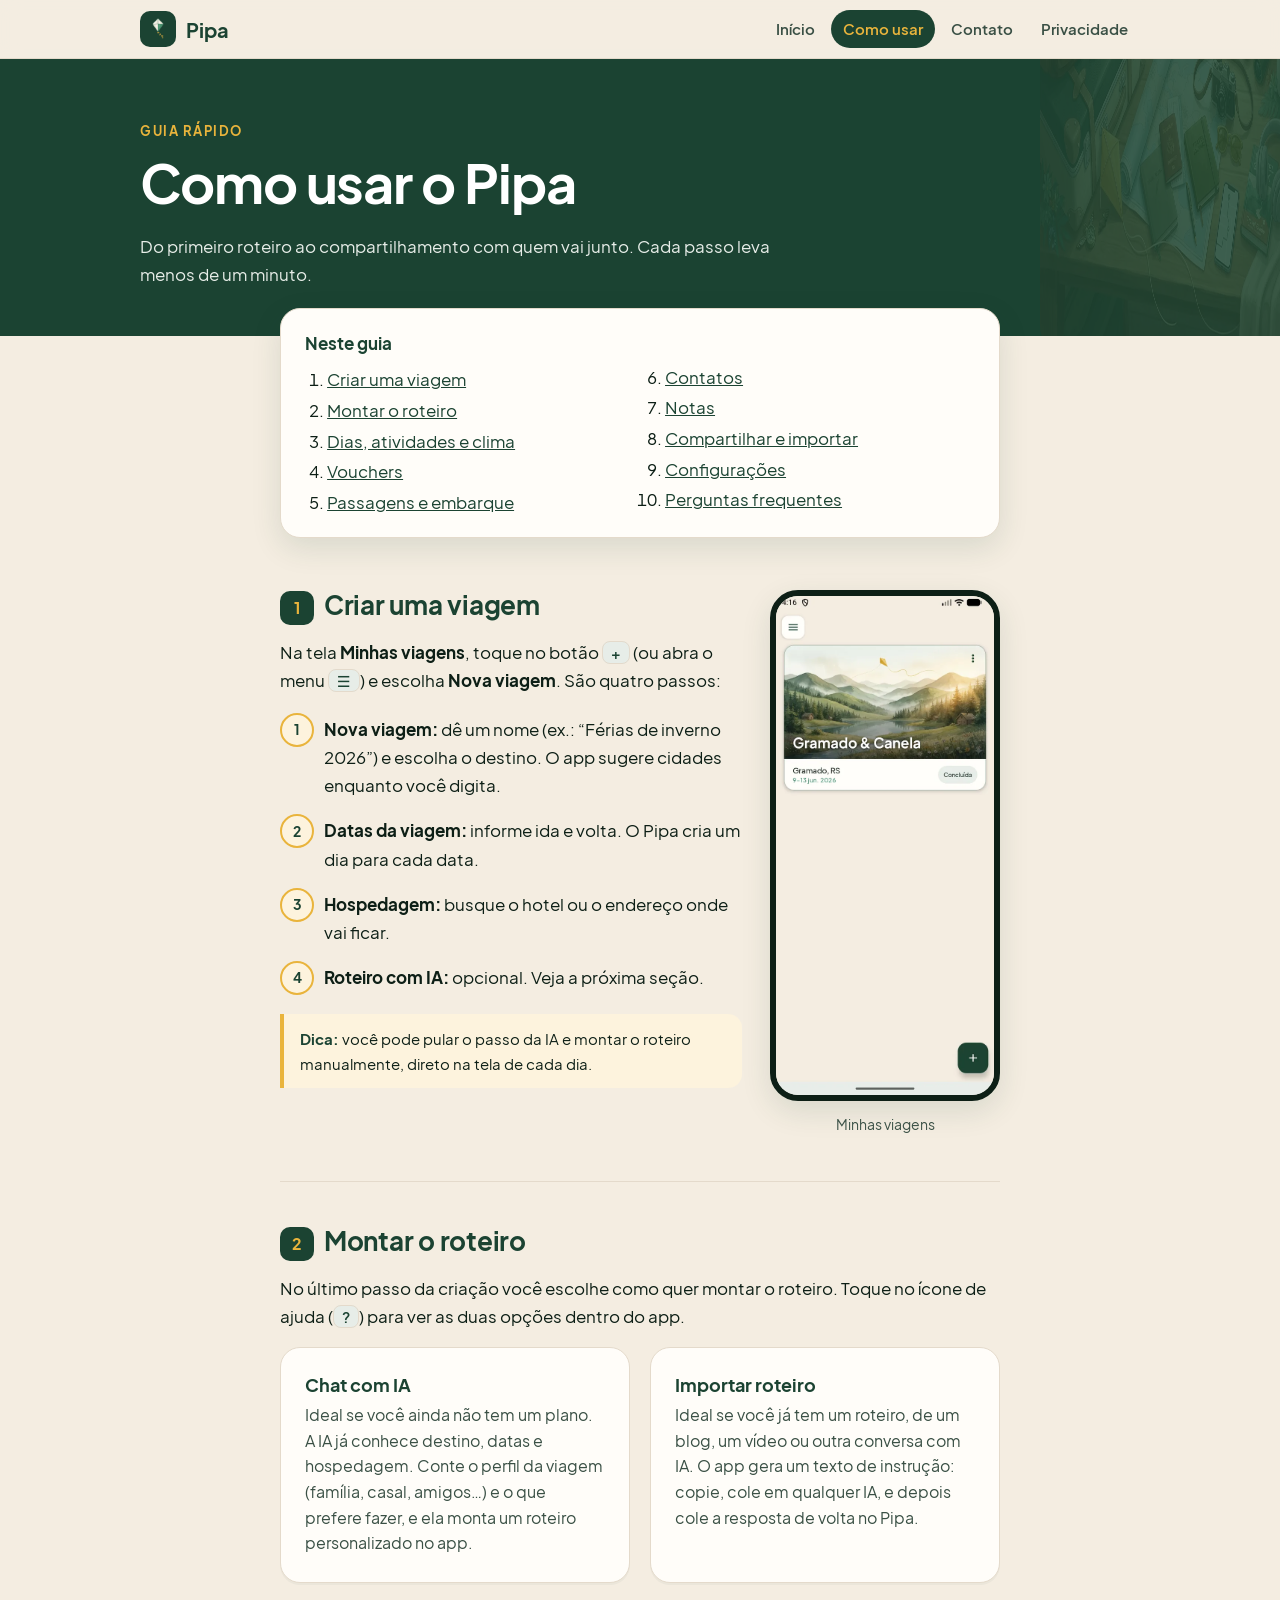
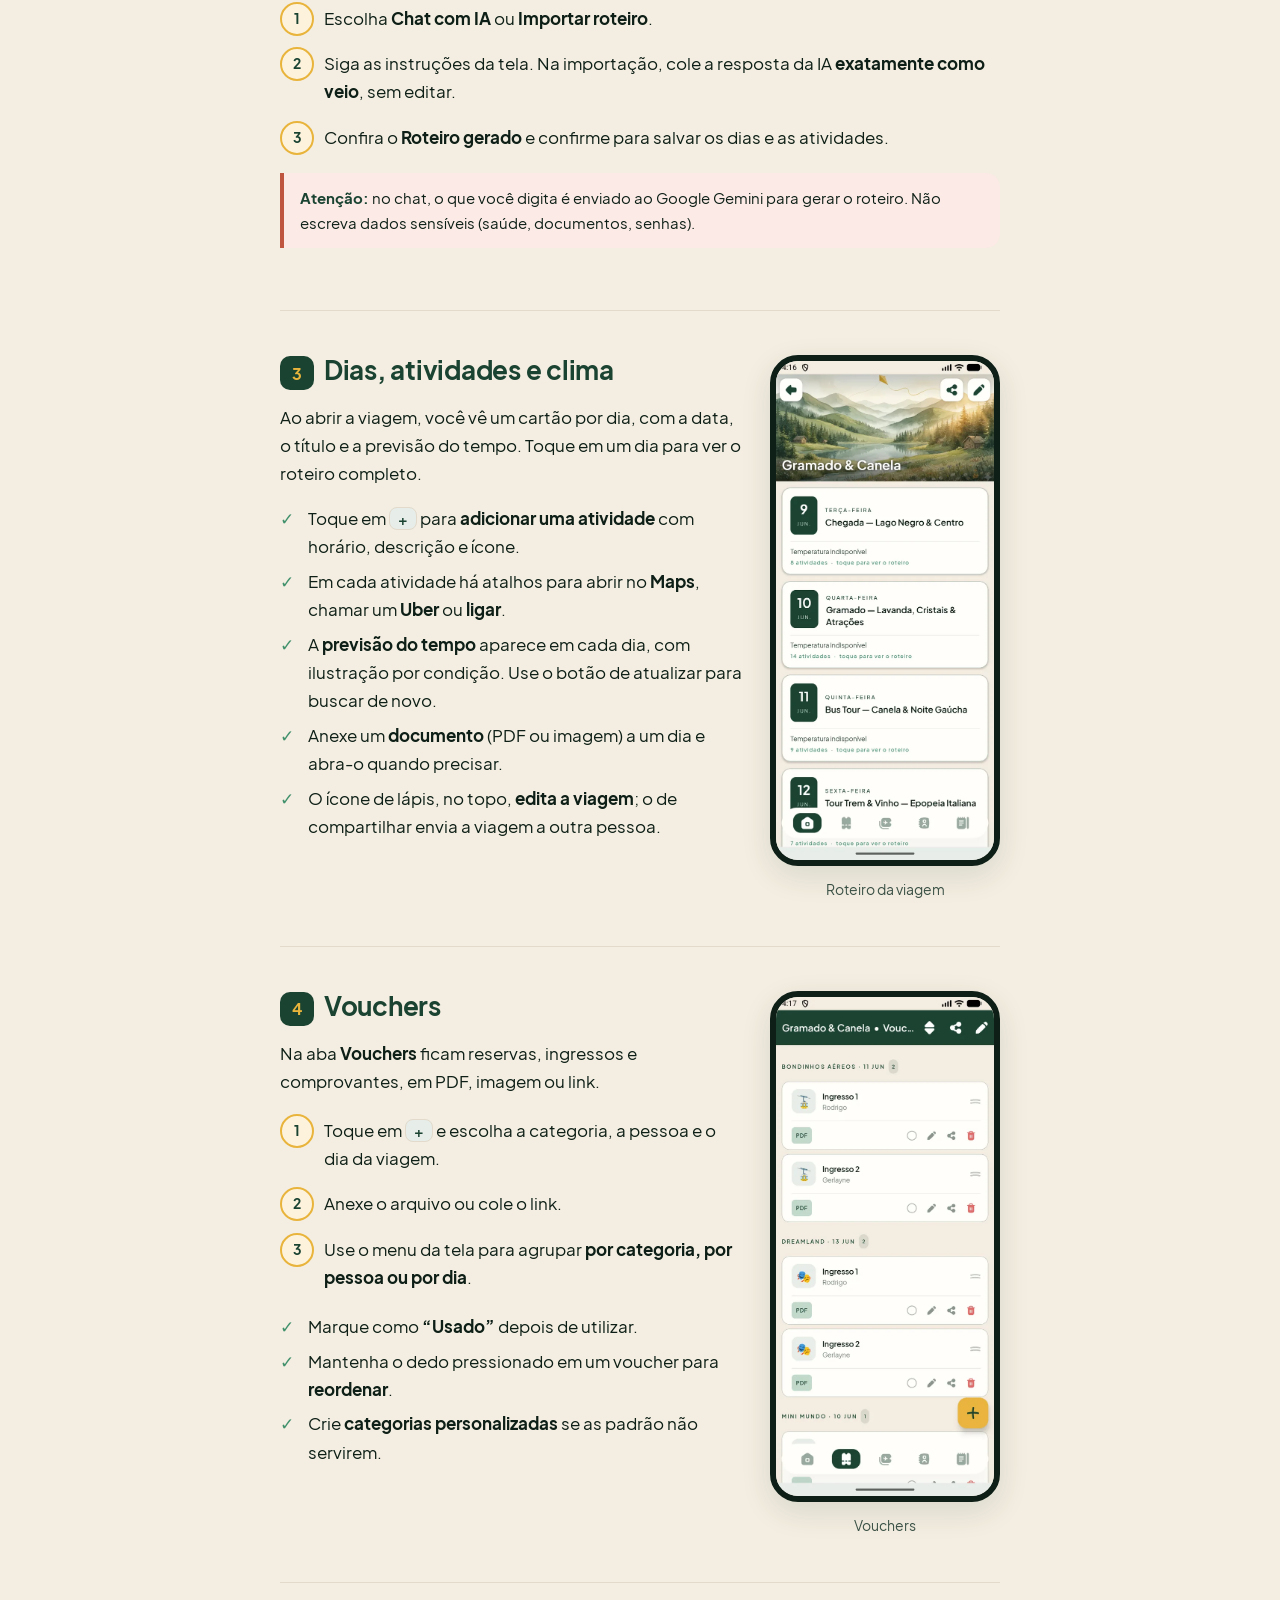
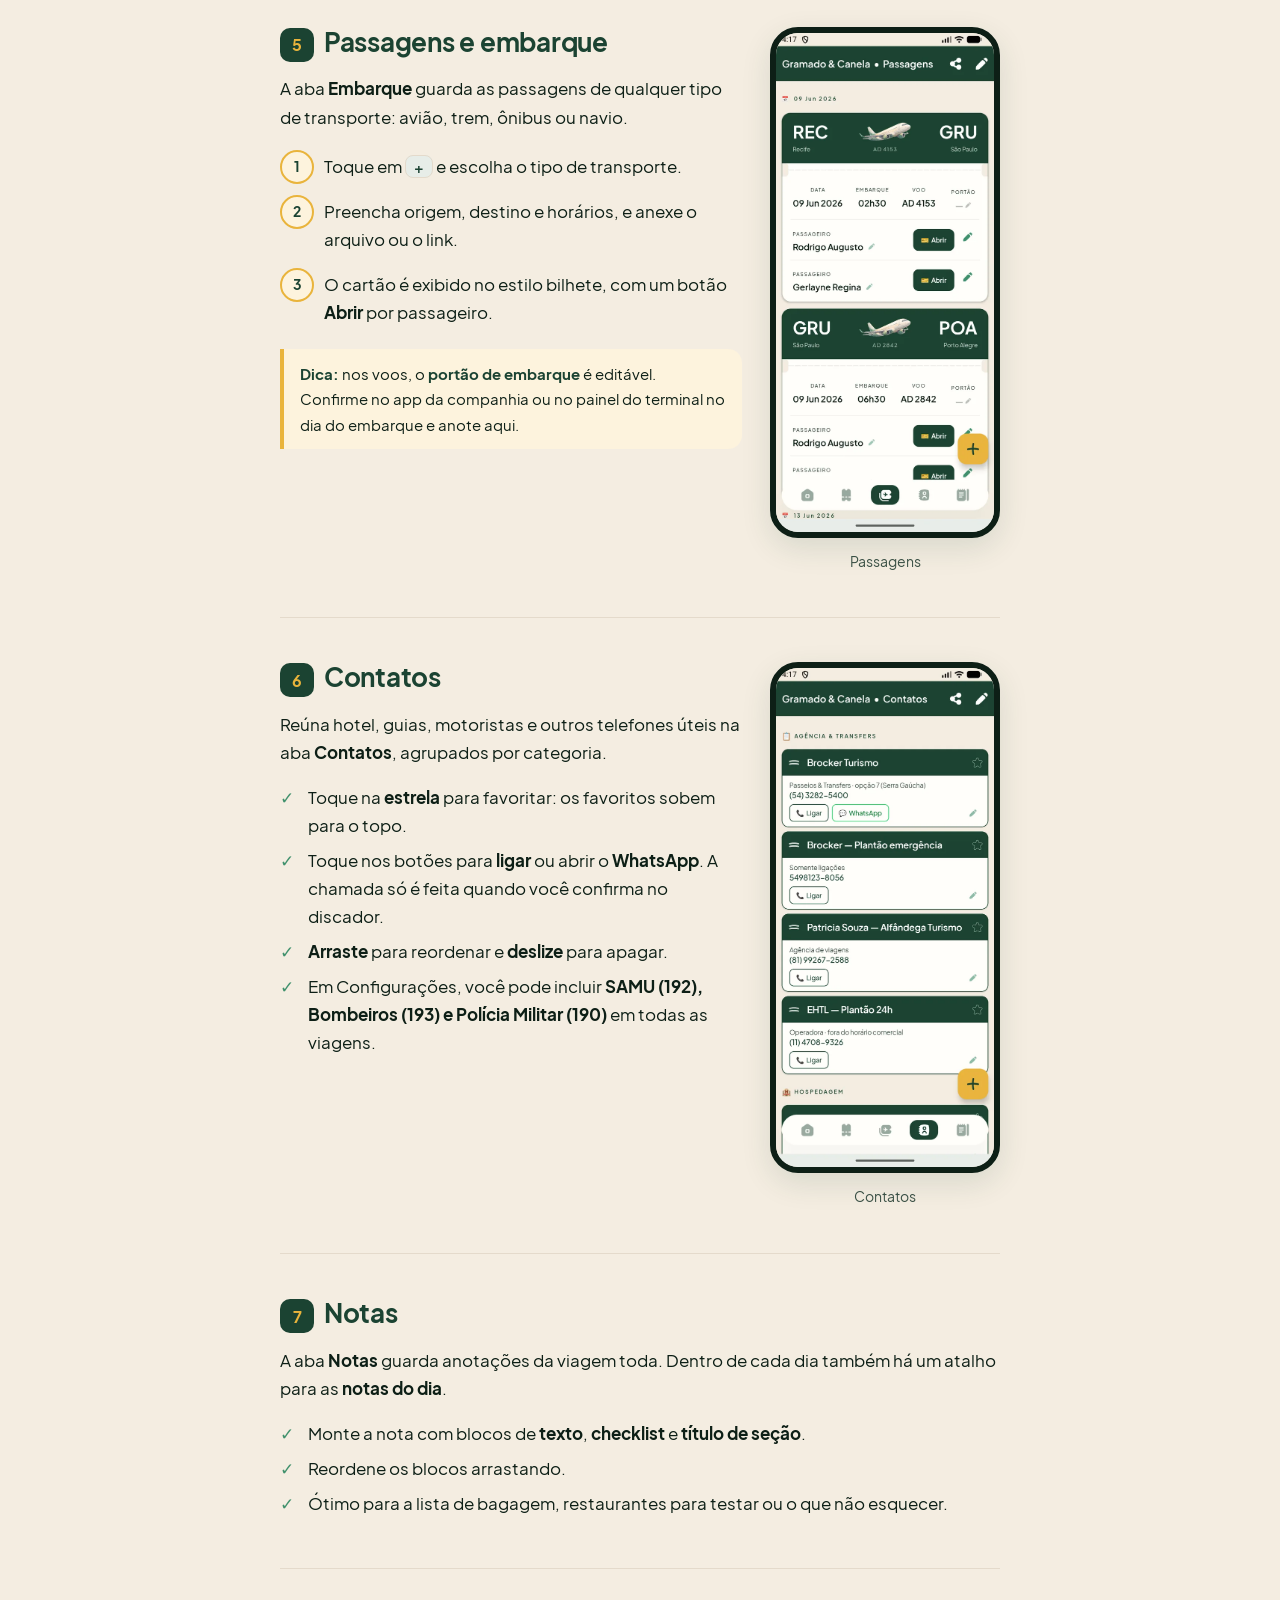
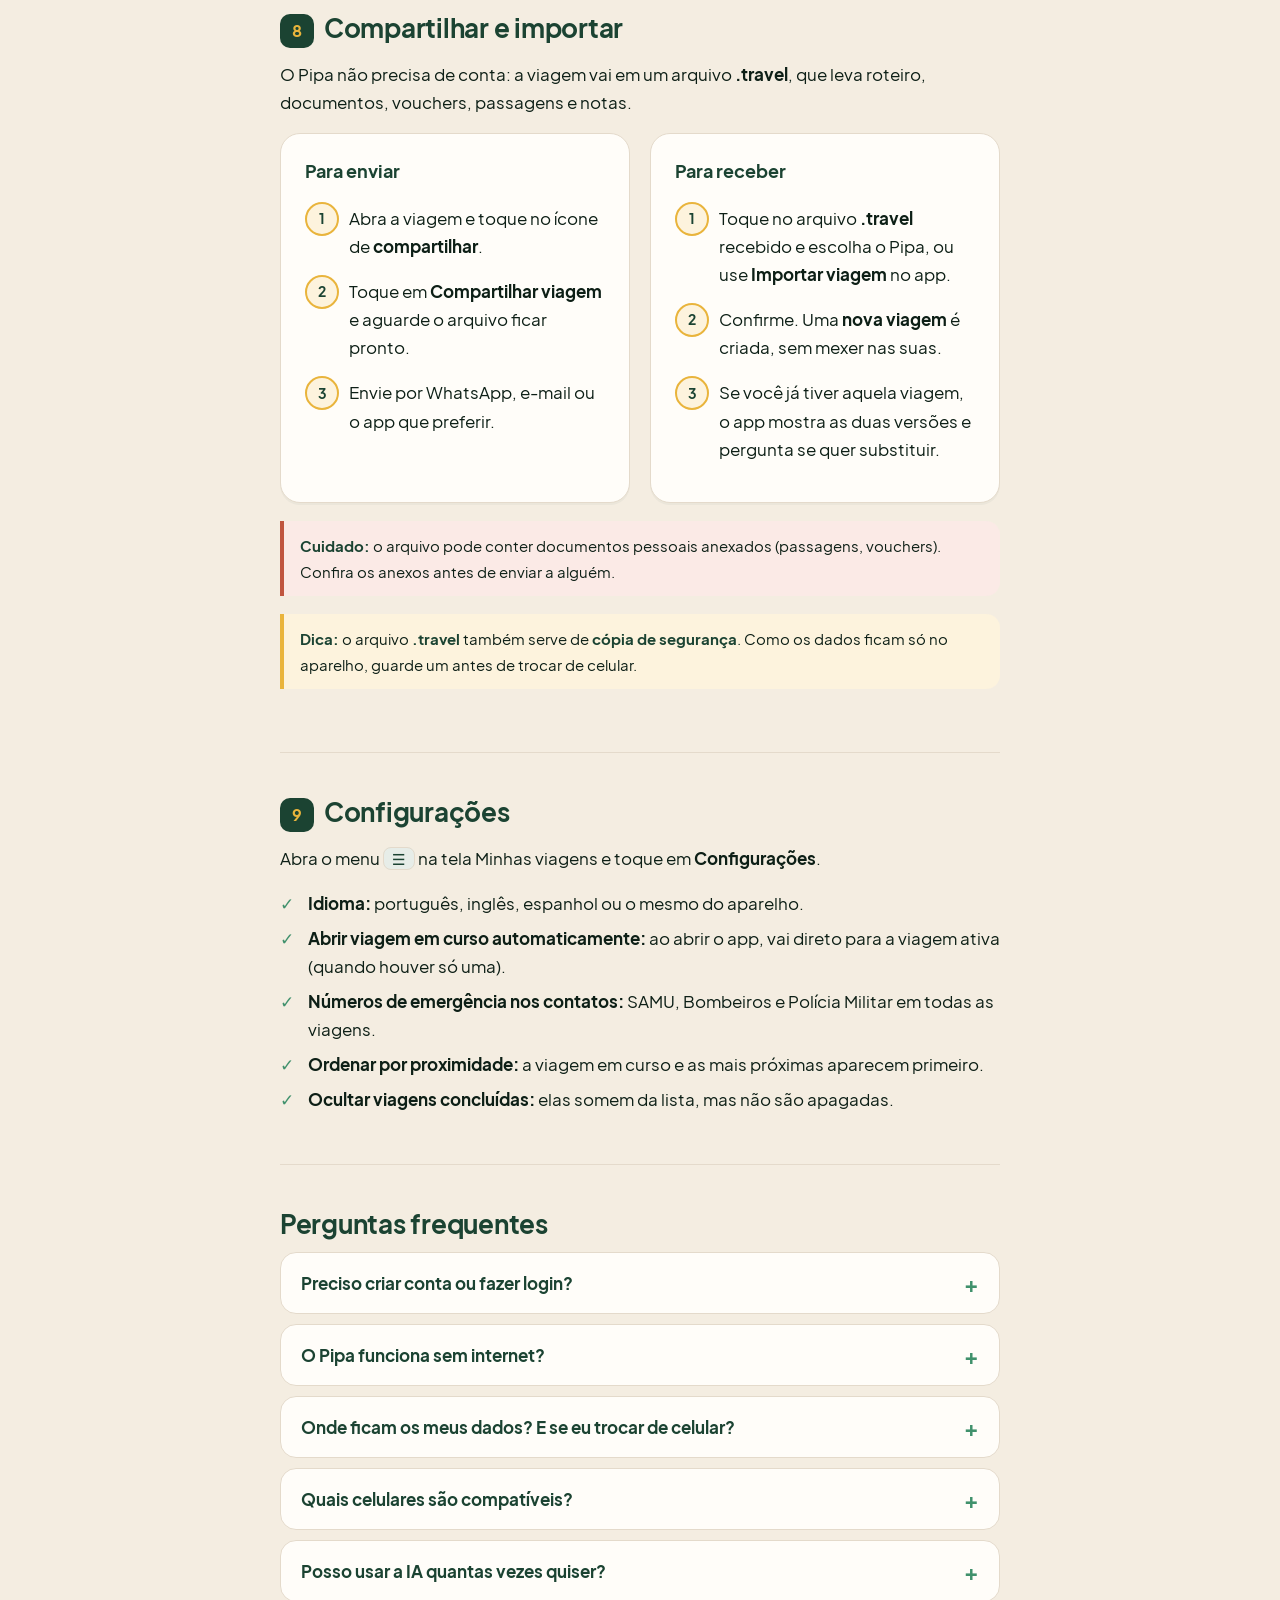
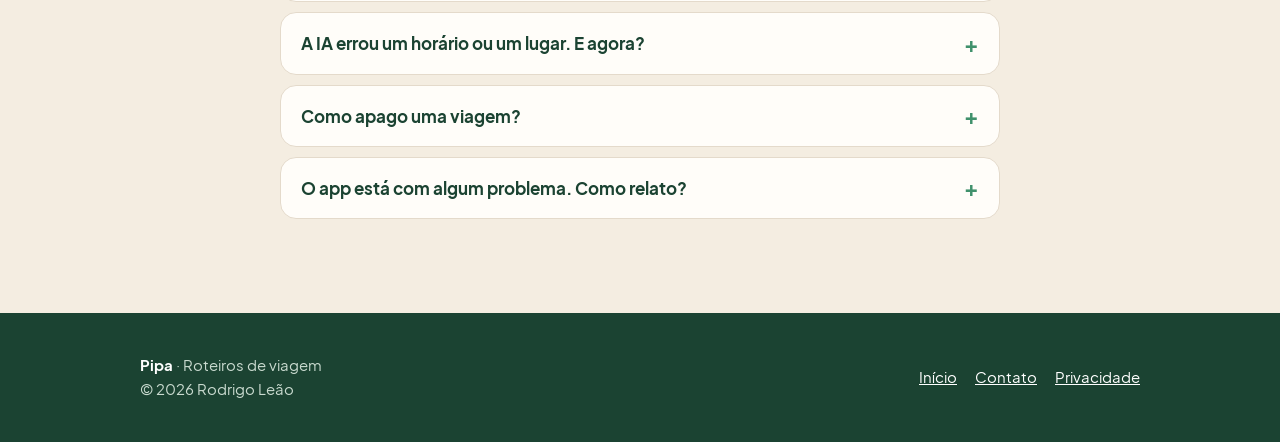
==== docs/como-usar/index.html @ 51963ef8 "feat: site de apresentação (início, como usar, contato) via GitHub Pages Co-Authored-By: Claude Sonn" ====
<!DOCTYPE html>
<html lang="pt-BR">
<head>
<meta charset="utf-8">
<meta name="viewport" content="width=device-width, initial-scale=1">
<title>Como usar o Pipa — passo a passo</title>
<meta name="description" content="Aprenda a criar uma viagem, montar o roteiro (com ou sem IA), guardar vouchers e passagens, salvar contatos e notas e compartilhar tudo com quem vai junto.">
<meta name="theme-color" content="#1B4332">
<link rel="canonical" href="https://rodrigoleao111.github.io/rumo-app/como-usar/">
<link rel="icon" type="image/png" href="../assets/img/favicon.png">
<link rel="apple-touch-icon" href="../assets/img/apple-touch-icon.png">
<meta property="og:type" content="website">
<meta property="og:title" content="Como usar o Pipa — passo a passo">
<meta property="og:description" content="Do primeiro roteiro ao compartilhamento: um guia rápido do Pipa.">
<meta property="og:image" content="https://rodrigoleao111.github.io/rumo-app/assets/img/og.jpg">
<link rel="stylesheet" href="../assets/site.css">
</head>
<body>

<header class="site-header">
  <div class="wrap">
    <a class="brand" href="../"><img src="../assets/img/icon-192.png" alt="" width="36" height="36"><span>Pipa</span></a>
    <nav class="nav" aria-label="Principal">
      <a href="../">Início</a>
      <a href="./" aria-current="page">Como usar</a>
      <a href="../contato/">Contato</a>
      <a href="../privacy/">Privacidade</a>
    </nav>
  </div>
</header>

<main>
  <section class="page-hero">
    <img class="deco" src="../assets/img/cover_mala.webp" alt="" width="800" height="446">
    <div class="wrap">
      <span class="eyebrow" style="color:var(--amber)">Guia rápido</span>
      <h1>Como usar o Pipa</h1>
      <p>Do primeiro roteiro ao compartilhamento com quem vai junto. Cada passo leva menos de um minuto.</p>
    </div>
  </section>

  <div class="wrap narrow" style="padding-top:0;padding-bottom:40px">

    <nav class="toc" aria-label="Neste guia">
      <b>Neste guia</b>
      <ol>
        <li><a href="#criar">Criar uma viagem</a></li>
        <li><a href="#roteiro">Montar o roteiro</a></li>
        <li><a href="#dias">Dias, atividades e clima</a></li>
        <li><a href="#vouchers">Vouchers</a></li>
        <li><a href="#passagens">Passagens e embarque</a></li>
        <li><a href="#contatos">Contatos</a></li>
        <li><a href="#notas">Notas</a></li>
        <li><a href="#compartilhar">Compartilhar e importar</a></li>
        <li><a href="#config">Configurações</a></li>
        <li><a href="#faq">Perguntas frequentes</a></li>
      </ol>
    </nav>

    <!-- 1 -->
    <article class="guide" id="criar">
      <div class="split has-shot">
        <div>
          <h2><span class="num">1</span>Criar uma viagem</h2>
          <p>Na tela <b>Minhas viagens</b>, toque no botão <span class="k">+</span> (ou abra o menu <span class="k">☰</span>) e escolha <b>Nova viagem</b>. São quatro passos:</p>
          <ol class="steps">
            <li><b>Nova viagem:</b> dê um nome (ex.: “Férias de inverno 2026”) e escolha o destino. O app sugere cidades enquanto você digita.</li>
            <li><b>Datas da viagem:</b> informe ida e volta. O Pipa cria um dia para cada data.</li>
            <li><b>Hospedagem:</b> busque o hotel ou o endereço onde vai ficar.</li>
            <li><b>Roteiro com IA:</b> opcional. Veja a próxima seção.</li>
          </ol>
          <div class="tip"><b>Dica:</b> você pode pular o passo da IA e montar o roteiro manualmente, direto na tela de cada dia.</div>
        </div>
        <figure class="shot"><img src="../screenshots/01_lista_viagens.webp" alt="Tela Minhas viagens" loading="lazy" width="600" height="1333"><figcaption>Minhas viagens</figcaption></figure>
      </div>
    </article>

    <!-- 2 -->
    <article class="guide" id="roteiro">
      <h2><span class="num">2</span>Montar o roteiro</h2>
      <p>No último passo da criação você escolhe como quer montar o roteiro. Toque no ícone de ajuda (<span class="k">?</span>) para ver as duas opções dentro do app.</p>
      <div class="grid" style="margin-top:16px">
        <div class="card">
          <h3>Chat com IA</h3>
          <p>Ideal se você ainda não tem um plano. A IA já conhece destino, datas e hospedagem. Conte o perfil da viagem (família, casal, amigos…) e o que prefere fazer, e ela monta um roteiro personalizado no app.</p>
        </div>
        <div class="card">
          <h3>Importar roteiro</h3>
          <p>Ideal se você já tem um roteiro, de um blog, um vídeo ou outra conversa com IA. O app gera um texto de instrução: copie, cole em qualquer IA, e depois cole a resposta de volta no Pipa.</p>
        </div>
      </div>
      <ol class="steps">
        <li>Escolha <b>Chat com IA</b> ou <b>Importar roteiro</b>.</li>
        <li>Siga as instruções da tela. Na importação, cole a resposta da IA <b>exatamente como veio</b>, sem editar.</li>
        <li>Confira o <b>Roteiro gerado</b> e confirme para salvar os dias e as atividades.</li>
      </ol>
      <div class="tip warn"><b>Atenção:</b> no chat, o que você digita é enviado ao Google Gemini para gerar o roteiro. Não escreva dados sensíveis (saúde, documentos, senhas).</div>
    </article>

    <!-- 3 -->
    <article class="guide" id="dias">
      <div class="split has-shot">
        <div>
          <h2><span class="num">3</span>Dias, atividades e clima</h2>
          <p>Ao abrir a viagem, você vê um cartão por dia, com a data, o título e a previsão do tempo. Toque em um dia para ver o roteiro completo.</p>
          <ul class="check">
            <li>Toque em <span class="k">+</span> para <b>adicionar uma atividade</b> com horário, descrição e ícone.</li>
            <li>Em cada atividade há atalhos para abrir no <b>Maps</b>, chamar um <b>Uber</b> ou <b>ligar</b>.</li>
            <li>A <b>previsão do tempo</b> aparece em cada dia, com ilustração por condição. Use o botão de atualizar para buscar de novo.</li>
            <li>Anexe um <b>documento</b> (PDF ou imagem) a um dia e abra-o quando precisar.</li>
            <li>O ícone de lápis, no topo, <b>edita a viagem</b>; o de compartilhar envia a viagem a outra pessoa.</li>
          </ul>
        </div>
        <figure class="shot"><img src="../screenshots/02_home.webp" alt="Tela inicial da viagem" loading="lazy" width="600" height="1333"><figcaption>Roteiro da viagem</figcaption></figure>
      </div>
    </article>

    <!-- 4 -->
    <article class="guide" id="vouchers">
      <div class="split has-shot">
        <div>
          <h2><span class="num">4</span>Vouchers</h2>
          <p>Na aba <b>Vouchers</b> ficam reservas, ingressos e comprovantes, em PDF, imagem ou link.</p>
          <ol class="steps">
            <li>Toque em <span class="k">+</span> e escolha a categoria, a pessoa e o dia da viagem.</li>
            <li>Anexe o arquivo ou cole o link.</li>
            <li>Use o menu da tela para agrupar <b>por categoria, por pessoa ou por dia</b>.</li>
          </ol>
          <ul class="check">
            <li>Marque como <b>“Usado”</b> depois de utilizar.</li>
            <li>Mantenha o dedo pressionado em um voucher para <b>reordenar</b>.</li>
            <li>Crie <b>categorias personalizadas</b> se as padrão não servirem.</li>
          </ul>
        </div>
        <figure class="shot"><img src="../screenshots/03_vouchers.webp" alt="Tela de vouchers" loading="lazy" width="600" height="1333"><figcaption>Vouchers</figcaption></figure>
      </div>
    </article>

    <!-- 5 -->
    <article class="guide" id="passagens">
      <div class="split has-shot">
        <div>
          <h2><span class="num">5</span>Passagens e embarque</h2>
          <p>A aba <b>Embarque</b> guarda as passagens de qualquer tipo de transporte: avião, trem, ônibus ou navio.</p>
          <ol class="steps">
            <li>Toque em <span class="k">+</span> e escolha o tipo de transporte.</li>
            <li>Preencha origem, destino e horários, e anexe o arquivo ou o link.</li>
            <li>O cartão é exibido no estilo bilhete, com um botão <b>Abrir</b> por passageiro.</li>
          </ol>
          <div class="tip"><b>Dica:</b> nos voos, o <b>portão de embarque</b> é editável. Confirme no app da companhia ou no painel do terminal no dia do embarque e anote aqui.</div>
        </div>
        <figure class="shot"><img src="../screenshots/04_passagens.webp" alt="Tela de passagens" loading="lazy" width="600" height="1333"><figcaption>Passagens</figcaption></figure>
      </div>
    </article>

    <!-- 6 -->
    <article class="guide" id="contatos">
      <div class="split has-shot">
        <div>
          <h2><span class="num">6</span>Contatos</h2>
          <p>Reúna hotel, guias, motoristas e outros telefones úteis na aba <b>Contatos</b>, agrupados por categoria.</p>
          <ul class="check">
            <li>Toque na <b>estrela</b> para favoritar: os favoritos sobem para o topo.</li>
            <li>Toque nos botões para <b>ligar</b> ou abrir o <b>WhatsApp</b>. A chamada só é feita quando você confirma no discador.</li>
            <li><b>Arraste</b> para reordenar e <b>deslize</b> para apagar.</li>
            <li>Em Configurações, você pode incluir <b>SAMU (192), Bombeiros (193) e Polícia Militar (190)</b> em todas as viagens.</li>
          </ul>
        </div>
        <figure class="shot"><img src="../screenshots/05_contatos.webp" alt="Tela de contatos" loading="lazy" width="600" height="1333"><figcaption>Contatos</figcaption></figure>
      </div>
    </article>

    <!-- 7 -->
    <article class="guide" id="notas">
      <h2><span class="num">7</span>Notas</h2>
      <p>A aba <b>Notas</b> guarda anotações da viagem toda. Dentro de cada dia também há um atalho para as <b>notas do dia</b>.</p>
      <ul class="check">
        <li>Monte a nota com blocos de <b>texto</b>, <b>checklist</b> e <b>título de seção</b>.</li>
        <li>Reordene os blocos arrastando.</li>
        <li>Ótimo para a lista de bagagem, restaurantes para testar ou o que não esquecer.</li>
      </ul>
    </article>

    <!-- 8 -->
    <article class="guide" id="compartilhar">
      <h2><span class="num">8</span>Compartilhar e importar</h2>
      <p>O Pipa não precisa de conta: a viagem vai em um arquivo <b>.travel</b>, que leva roteiro, documentos, vouchers, passagens e notas.</p>
      <div class="grid" style="margin-top:16px">
        <div class="card">
          <h3>Para enviar</h3>
          <ol class="steps" style="margin-bottom:0">
            <li>Abra a viagem e toque no ícone de <b>compartilhar</b>.</li>
            <li>Toque em <b>Compartilhar viagem</b> e aguarde o arquivo ficar pronto.</li>
            <li>Envie por WhatsApp, e-mail ou o app que preferir.</li>
          </ol>
        </div>
        <div class="card">
          <h3>Para receber</h3>
          <ol class="steps" style="margin-bottom:0">
            <li>Toque no arquivo <b>.travel</b> recebido e escolha o Pipa, ou use <b>Importar viagem</b> no app.</li>
            <li>Confirme. Uma <b>nova viagem</b> é criada, sem mexer nas suas.</li>
            <li>Se você já tiver aquela viagem, o app mostra as duas versões e pergunta se quer substituir.</li>
          </ol>
        </div>
      </div>
      <div class="tip warn"><b>Cuidado:</b> o arquivo pode conter documentos pessoais anexados (passagens, vouchers). Confira os anexos antes de enviar a alguém.</div>
      <div class="tip"><b>Dica:</b> o arquivo <b>.travel</b> também serve de <b>cópia de segurança</b>. Como os dados ficam só no aparelho, guarde um antes de trocar de celular.</div>
    </article>

    <!-- 9 -->
    <article class="guide" id="config">
      <h2><span class="num">9</span>Configurações</h2>
      <p>Abra o menu <span class="k">☰</span> na tela Minhas viagens e toque em <b>Configurações</b>.</p>
      <ul class="check">
        <li><b>Idioma:</b> português, inglês, espanhol ou o mesmo do aparelho.</li>
        <li><b>Abrir viagem em curso automaticamente:</b> ao abrir o app, vai direto para a viagem ativa (quando houver só uma).</li>
        <li><b>Números de emergência nos contatos:</b> SAMU, Bombeiros e Polícia Militar em todas as viagens.</li>
        <li><b>Ordenar por proximidade:</b> a viagem em curso e as mais próximas aparecem primeiro.</li>
        <li><b>Ocultar viagens concluídas:</b> elas somem da lista, mas não são apagadas.</li>
      </ul>
    </article>

    <!-- FAQ -->
    <article class="guide" id="faq">
      <h2>Perguntas frequentes</h2>

      <details>
        <summary>Preciso criar conta ou fazer login?</summary>
        <div><p>Não. O Pipa não tem cadastro. Você instala e começa a usar.</p></div>
      </details>
      <details>
        <summary>O Pipa funciona sem internet?</summary>
        <div><p>Sim para o roteiro, vouchers, passagens, contatos e notas, que ficam no aparelho. Precisam de internet apenas a <b>previsão do tempo</b>, a busca de destinos e o <b>assistente de IA</b>.</p></div>
      </details>
      <details>
        <summary>Onde ficam os meus dados? E se eu trocar de celular?</summary>
        <div><p>Ficam no seu aparelho, e não em um servidor do Pipa. Ao desinstalar o app, eles são apagados. Antes de trocar de celular, <a href="#compartilhar">exporte cada viagem em um arquivo .travel</a> e importe no aparelho novo.</p></div>
      </details>
      <details>
        <summary>Quais celulares são compatíveis?</summary>
        <div><p>Aparelhos Android com a versão 8.0 ou mais recente. Ainda não há versão para iPhone.</p></div>
      </details>
      <details>
        <summary>Posso usar a IA quantas vezes quiser?</summary>
        <div><p>Há um limite diário de conversas com o assistente do app. Se atingir, você ainda pode usar a opção <b>Importar roteiro</b> com qualquer outra IA.</p></div>
      </details>
      <details>
        <summary>A IA errou um horário ou um lugar. E agora?</summary>
        <div><p>Roteiros de IA são sugestões. Confira endereços, horários de funcionamento e preços antes de viajar. Você pode editar qualquer atividade depois de salvar o roteiro.</p></div>
      </details>
      <details>
        <summary>Como apago uma viagem?</summary>
        <div><p>Na lista de viagens, toque no menu <span class="k">⋮</span> do cartão e escolha <b>Excluir</b>. A exclusão é permanente e remove também dias, atividades, contatos e vouchers daquela viagem.</p></div>
      </details>
      <details>
        <summary>O app está com algum problema. Como relato?</summary>
        <div><p>Escreva para a gente pela <a href="../contato/">página de contato</a>. Conte o que aconteceu e o modelo do seu celular, que ajuda muito.</p></div>
      </details>
    </article>

  </div>
</main>

<footer class="site-footer">
  <div class="wrap">
    <div><b>Pipa</b> · Roteiros de viagem<br>© 2026 Rodrigo Leão</div>
    <div class="links">
      <a href="../">Início</a>
      <a href="../contato/">Contato</a>
      <a href="../privacy/">Privacidade</a>
    </div>
  </div>
</footer>

</body>
</html>
---- docs/assets/site.css ----
/* Pipa — site de apresentação. Tokens espelham app/ui/theme/Color.kt */
@font-face{font-family:"Plus Jakarta Sans";font-weight:400;font-style:normal;font-display:swap;src:url("fonts/plus_jakarta_sans_regular.ttf") format("truetype")}
@font-face{font-family:"Plus Jakarta Sans";font-weight:600;font-style:normal;font-display:swap;src:url("fonts/plus_jakarta_sans_semibold.ttf") format("truetype")}
@font-face{font-family:"Plus Jakarta Sans";font-weight:700;font-style:normal;font-display:swap;src:url("fonts/plus_jakarta_sans_bold.ttf") format("truetype")}

:root{
  --moss:#1B4332; --sage:#40916C; --lime:#A7C957;
  --sand:#F4EDE1; --cream:#FAF7F2; --surface:#FFFDF9; --forest:#E7EDE8;
  --amber:#E9B43C; --amber-light:#FDF3DD;
  --text:#0D1F16; --text2:#3A5045; --line:#E4DACB;
  --radius:20px; --shadow:0 10px 30px rgba(27,67,50,.12);
}
*{box-sizing:border-box}
html{-webkit-text-size-adjust:100%;scroll-behavior:smooth}
body{margin:0;background:var(--sand);color:var(--text);font-family:"Plus Jakarta Sans",system-ui,-apple-system,"Segoe UI",Roboto,sans-serif;font-size:17px;line-height:1.65}
img{max-width:100%;display:block}
a{color:var(--moss)}
h1,h2,h3{line-height:1.2;color:var(--moss);margin:0 0 .5em}
h1{font-size:clamp(2rem,6vw,3.4rem);font-weight:700;letter-spacing:-.02em}
h2{font-size:clamp(1.55rem,4vw,2.2rem);font-weight:700;letter-spacing:-.01em}
h3{font-size:1.15rem;font-weight:700}
p{margin:0 0 1em}
.wrap{max-width:1040px;margin:0 auto;padding:0 20px}
.narrow{max-width:760px}
.lead{font-size:1.15rem;color:var(--text2)}
.eyebrow{display:inline-block;font-size:.8rem;font-weight:700;letter-spacing:.12em;text-transform:uppercase;color:var(--sage);margin-bottom:.6em}
section{padding:64px 0}
.center{text-align:center}

/* topo */
.site-header{position:sticky;top:0;z-index:20;background:rgba(244,237,225,.92);backdrop-filter:blur(10px);-webkit-backdrop-filter:blur(10px);border-bottom:1px solid var(--line)}
.site-header .wrap{display:flex;align-items:center;justify-content:space-between;gap:12px;padding-top:10px;padding-bottom:10px}
.brand{display:flex;align-items:center;gap:10px;font-weight:700;font-size:1.25rem;color:var(--moss);text-decoration:none}
.brand img{width:36px;height:36px;border-radius:10px}
.nav{display:flex;gap:4px;flex-wrap:wrap;justify-content:flex-end}
.nav a{padding:7px 12px;border-radius:999px;font-size:.92rem;font-weight:600;color:var(--text2);text-decoration:none}
.nav a:hover{background:var(--forest)}
.nav a[aria-current="page"]{background:var(--moss);color:var(--amber)}

/* botões */
.btn{display:inline-flex;align-items:center;gap:8px;padding:13px 24px;border-radius:999px;font:inherit;font-weight:700;font-size:1rem;text-decoration:none;border:2px solid transparent;cursor:pointer}
.btn-primary{background:var(--moss);color:var(--amber)}
.btn-primary:hover{background:#14352a}
.btn-ghost{background:rgba(255,253,249,.92);color:var(--moss)}
.btn-ghost:hover{background:#fff}
.btn-outline{border-color:var(--moss);color:var(--moss);background:transparent}
.btn-soon{background:rgba(255,253,249,.18);color:#fff;border-color:rgba(255,255,255,.55);cursor:default}
.btn-row{display:flex;gap:12px;flex-wrap:wrap;margin-top:1.4em}

/* hero */
.hero{position:relative;color:#fff;padding:0;overflow:hidden;background:var(--moss)}
.hero > img{position:absolute;inset:0;width:100%;height:100%;object-fit:cover}
.hero::after{content:"";position:absolute;inset:0;background:linear-gradient(180deg,rgba(13,31,22,.35) 0%,rgba(13,31,22,.72) 100%)}
.hero .wrap{position:relative;z-index:1;padding-top:96px;padding-bottom:96px}
.hero h1{color:#fff;max-width:14ch;text-shadow:0 2px 18px rgba(0,0,0,.35)}
.hero .lead{color:#F4EDE1;max-width:36em;text-shadow:0 1px 10px rgba(0,0,0,.4)}
.hero .chips{display:flex;flex-wrap:wrap;gap:8px;margin-top:1.6em}
.chip{display:inline-flex;align-items:center;gap:6px;padding:6px 14px;border-radius:999px;background:rgba(255,253,249,.16);border:1px solid rgba(255,255,255,.35);font-size:.88rem;font-weight:600;color:#fff}
.page-hero{background:var(--moss);color:#fff;padding:56px 0 48px;position:relative;overflow:hidden}
.page-hero h1{color:#fff;margin-bottom:.3em}
.page-hero p{color:#E7EDE8;margin:0;max-width:40em}
.page-hero img.deco{position:absolute;right:-20px;bottom:-20px;width:260px;opacity:.16;border-radius:30px;display:none}
@media(min-width:760px){.page-hero img.deco{display:block}}

/* cards */
.grid{display:grid;gap:20px;grid-template-columns:repeat(auto-fit,minmax(250px,1fr))}
.grid-2{grid-template-columns:repeat(auto-fit,minmax(min(100%,380px),1fr))}
.card{background:var(--surface);border:1px solid var(--line);border-radius:var(--radius);padding:26px 24px;box-shadow:0 2px 0 rgba(27,67,50,.04)}
.card h3{margin-bottom:.35em}
.card p{margin:0;color:var(--text2);font-size:.97rem}
.card .ico{width:56px;height:56px;margin-bottom:12px}
.card .ico-row{display:flex;gap:6px;margin-bottom:12px}
.card .ico-row img{width:44px;height:44px}
.band{background:var(--forest)}
.band-dark{background:var(--moss);color:#E7EDE8}
.band-dark h2{color:#fff}
.band-dark .lead{color:#C9DACF}

/* screenshots */
.shots{display:flex;gap:22px;overflow-x:auto;scroll-snap-type:x mandatory;padding:8px 20px 28px;margin:0 -20px;-webkit-overflow-scrolling:touch}
.shot{flex:0 0 auto;width:230px;scroll-snap-align:center;margin:0}
.shot img{width:100%;height:auto;border-radius:28px;border:6px solid #0D1F16;box-shadow:var(--shadow);background:#fff;aspect-ratio:600/1333;object-fit:cover}
.shot figcaption{margin-top:12px;font-size:.9rem;color:var(--text2);text-align:center}
.shot figcaption b{display:block;color:var(--moss);font-size:1rem}
@media(min-width:1000px){.shots{justify-content:center;overflow:visible;flex-wrap:wrap}.shots .shot{width:182px}}

/* galeria de destinos */
.gallery{display:grid;gap:14px;grid-template-columns:repeat(2,1fr)}
@media(min-width:760px){.gallery{grid-template-columns:repeat(4,1fr)}}
.gallery img{width:100%;height:auto;aspect-ratio:16/10;object-fit:cover;border-radius:16px;box-shadow:0 4px 14px rgba(27,67,50,.15)}

/* destaques de privacidade */
.pillars{display:grid;gap:16px;grid-template-columns:repeat(auto-fit,minmax(200px,1fr));margin-top:28px}
.pillar{background:rgba(255,253,249,.08);border:1px solid rgba(255,255,255,.18);border-radius:16px;padding:18px 18px}
.pillar b{display:block;color:var(--amber);margin-bottom:.2em}
.pillar span{font-size:.93rem;color:#E7EDE8}

/* como usar */
.toc{background:var(--surface);border:1px solid var(--line);border-radius:var(--radius);padding:20px 24px;margin:-28px 0 8px;position:relative;box-shadow:var(--shadow)}
.toc b{display:block;margin-bottom:6px;color:var(--moss)}
.toc ol{margin:0;padding-left:1.3em;columns:2;column-gap:28px}
@media(max-width:600px){.toc ol{columns:1}}
.toc li{margin:.15em 0;break-inside:avoid}
.guide{padding:44px 0;border-bottom:1px solid var(--line)}
.guide:last-of-type{border-bottom:0}
.guide .split{display:grid;gap:28px;align-items:start}
@media(min-width:800px){.guide .split.has-shot{grid-template-columns:1fr 230px}}
.guide .num{display:inline-flex;align-items:center;justify-content:center;width:34px;height:34px;border-radius:10px;background:var(--moss);color:var(--amber);font-weight:700;margin-right:10px;font-size:1rem;vertical-align:middle}
.guide h2{font-size:1.6rem}
.steps{counter-reset:s;list-style:none;padding:0;margin:1em 0}
.steps li{counter-increment:s;position:relative;padding:4px 0 4px 44px;margin:.55em 0}
.steps li::before{content:counter(s);position:absolute;left:0;top:2px;width:30px;height:30px;border-radius:50%;background:var(--amber-light);border:2px solid var(--amber);color:var(--moss);font-weight:700;font-size:.9rem;display:flex;align-items:center;justify-content:center}
.tip{background:var(--amber-light);border-left:4px solid var(--amber);border-radius:0 14px 14px 0;padding:12px 16px;margin:1.2em 0;font-size:.96rem}
.tip b{color:var(--moss)}
.warn{background:#FBEAE6;border-left-color:#C0553F}
.guide .shot{width:230px;justify-self:center}
kbd,.k{background:var(--forest);border:1px solid var(--line);border-radius:8px;padding:1px 8px;font-size:.9em;font-weight:600;color:var(--moss);white-space:nowrap}

/* FAQ */
details{background:var(--surface);border:1px solid var(--line);border-radius:16px;padding:0;margin:10px 0}
summary{cursor:pointer;font-weight:700;color:var(--moss);padding:16px 20px;list-style:none;display:flex;justify-content:space-between;gap:12px;align-items:center}
summary::-webkit-details-marker{display:none}
summary::after{content:"+";font-size:1.4rem;line-height:1;color:var(--sage)}
details[open] summary::after{content:"–"}
details > div{padding:0 20px 16px;color:var(--text2)}
details > div p:last-child{margin-bottom:0}

/* contato */
.contact-card{display:flex;flex-direction:column;gap:6px}
.contact-card .btn{align-self:flex-start;margin-top:12px}
.check{list-style:none;padding:0;margin:.6em 0 0}
.check li{padding-left:28px;position:relative;margin:.4em 0}
.check li::before{content:"✓";position:absolute;left:0;color:var(--sage);font-weight:700}

/* rodapé */
.site-footer{background:var(--moss);color:#C9DACF;padding:40px 0;font-size:.93rem}
.site-footer .wrap{display:flex;flex-wrap:wrap;gap:20px 40px;justify-content:space-between;align-items:center}
.site-footer a{color:#fff}
.site-footer .links{display:flex;gap:18px;flex-wrap:wrap}
.site-footer b{color:#fff}

@media(max-width:560px){
  body{font-size:16px}
  section{padding:48px 0}
  .hero .wrap{padding-top:64px;padding-bottom:64px}
  .brand span{font-size:1.1rem}
  .site-header .wrap{flex-wrap:wrap;padding-top:8px;padding-bottom:8px}
  .nav{width:100%;justify-content:space-between;flex-wrap:nowrap}
  .nav a{padding:6px 10px;font-size:.85rem}
}
@media(prefers-reduced-motion:reduce){html{scroll-behavior:auto}}
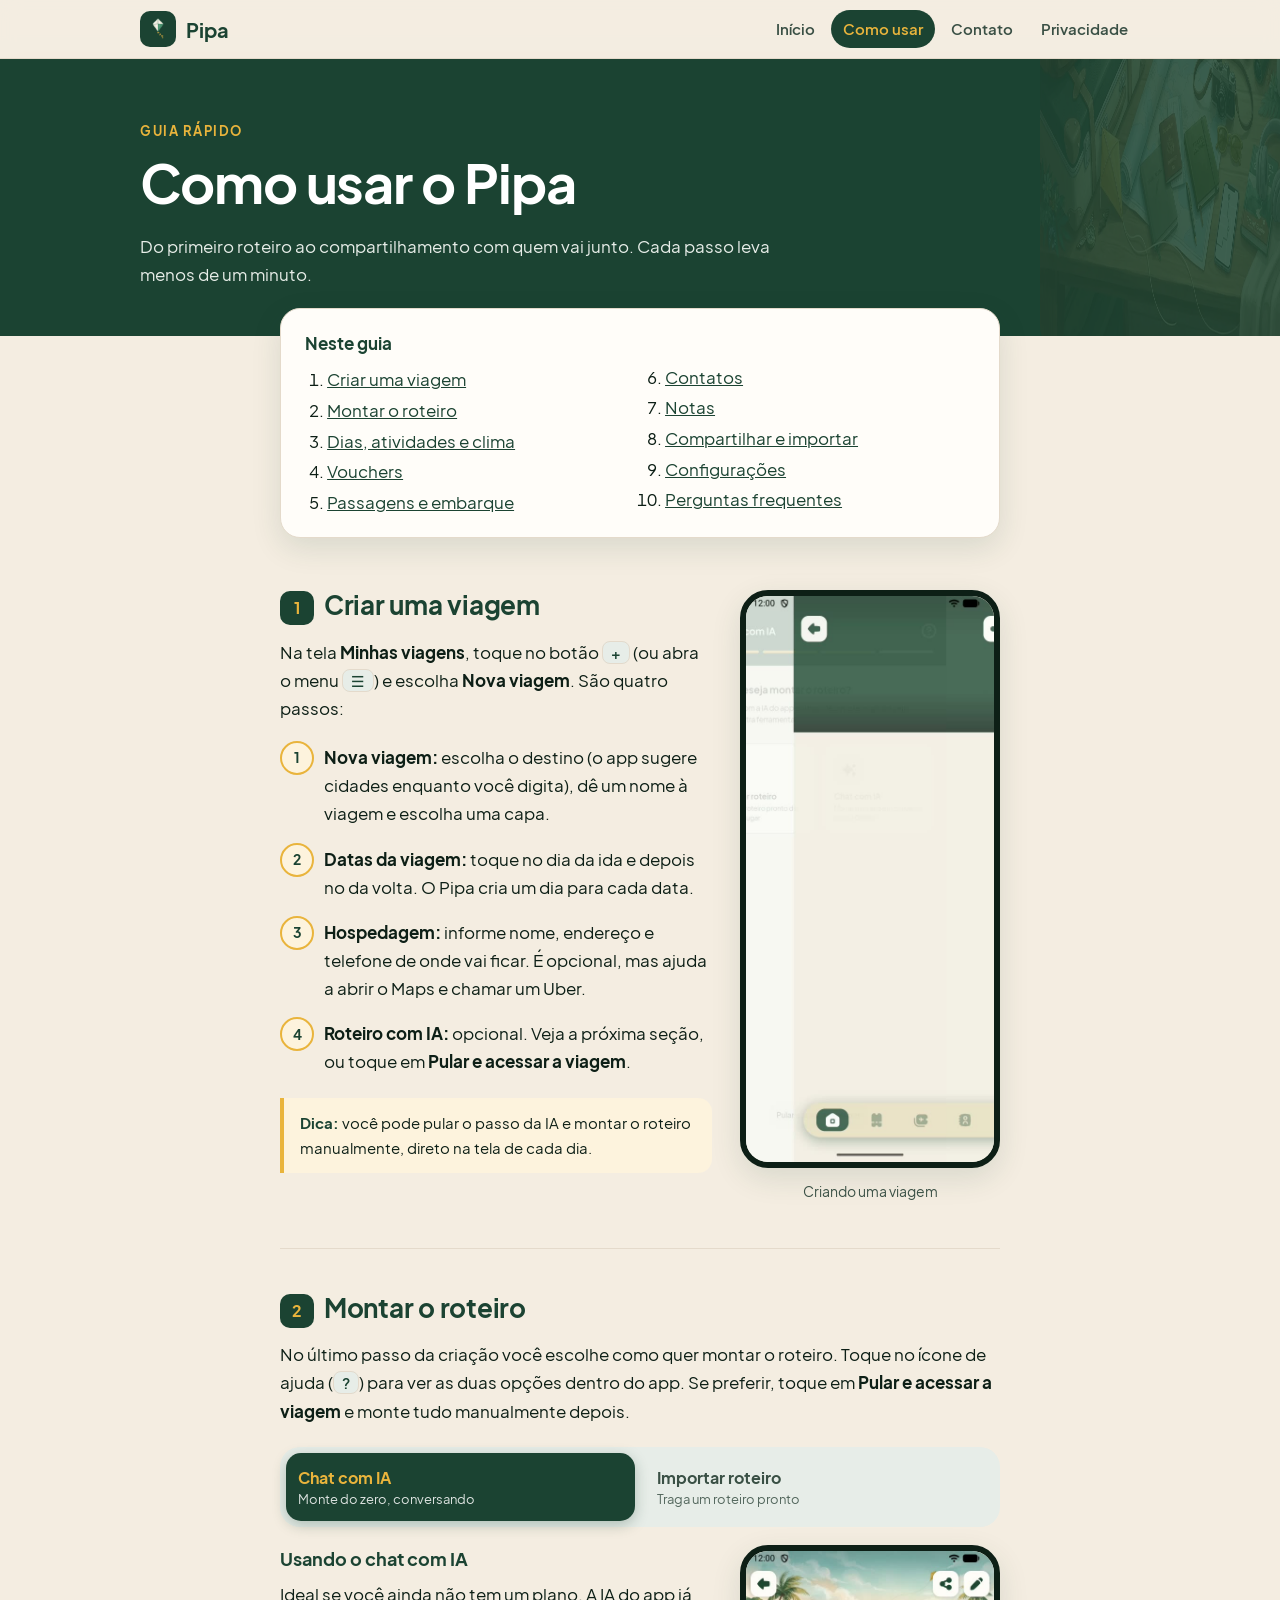
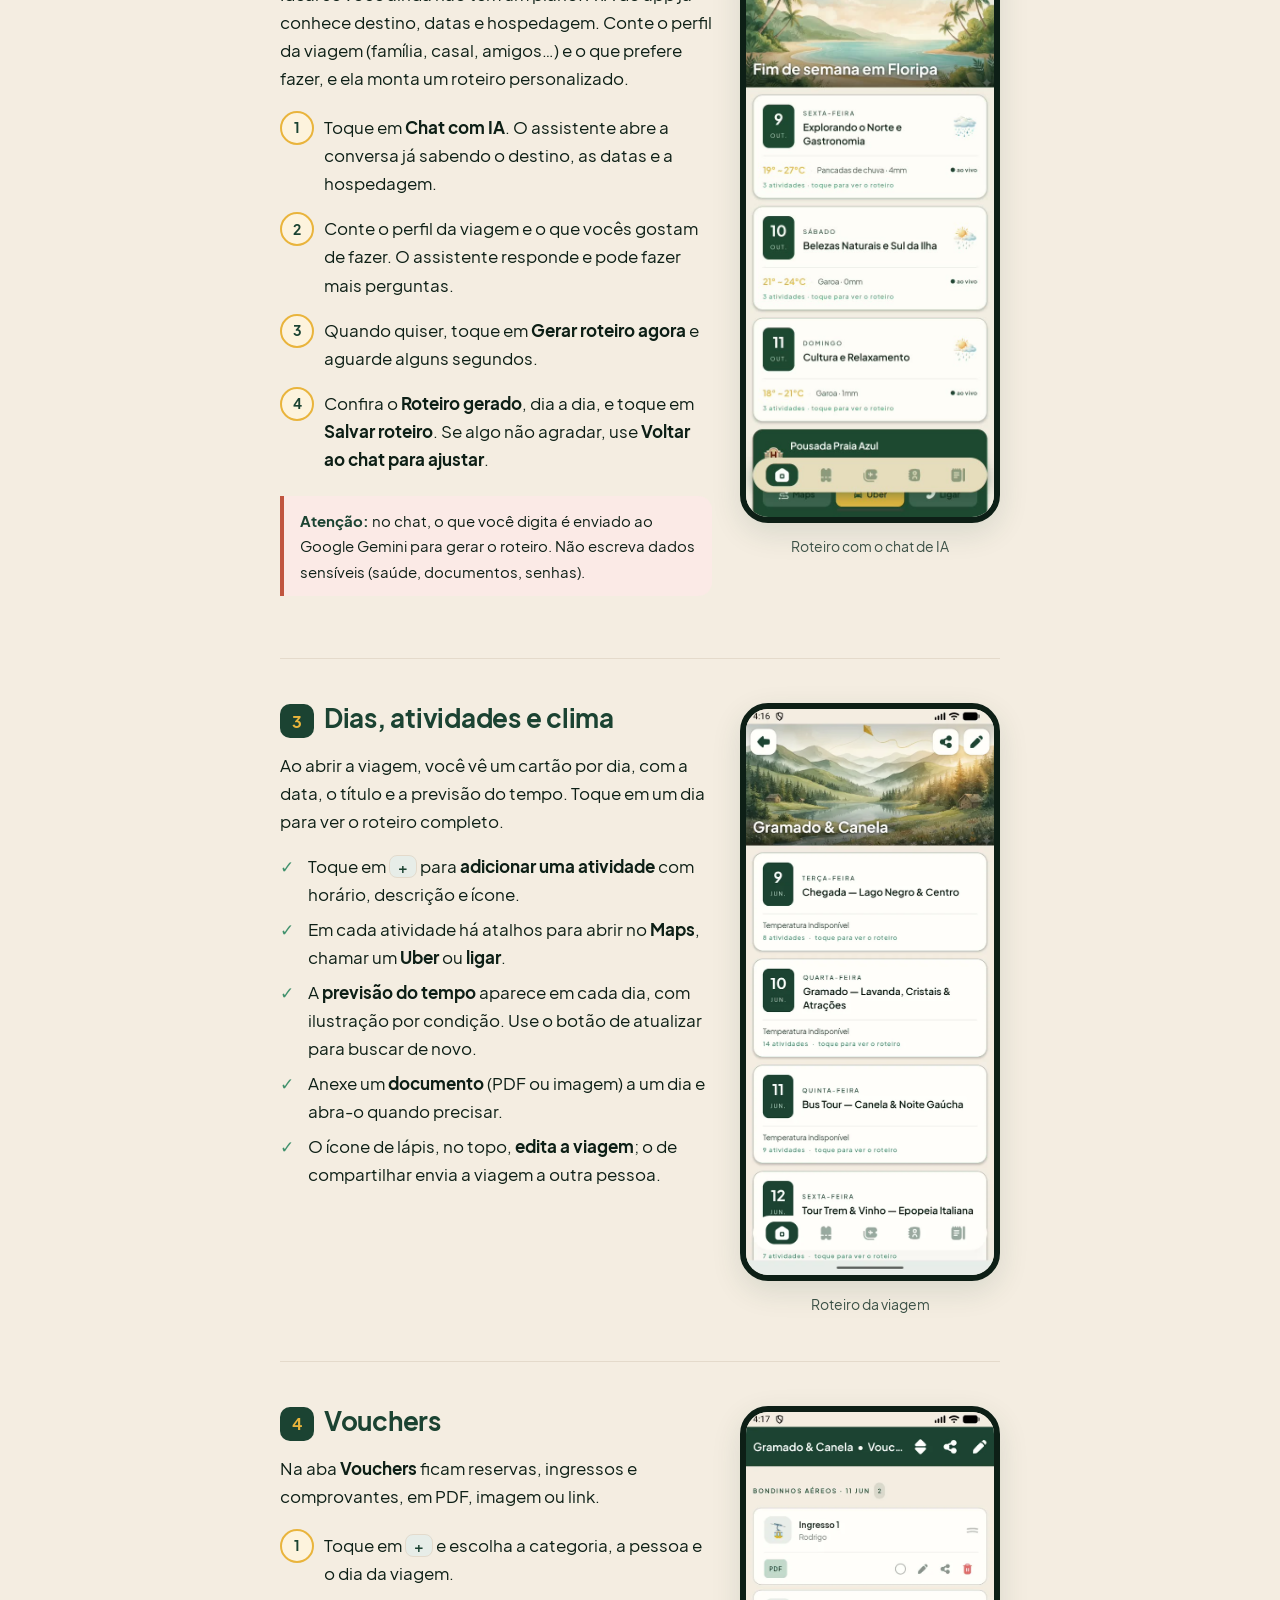
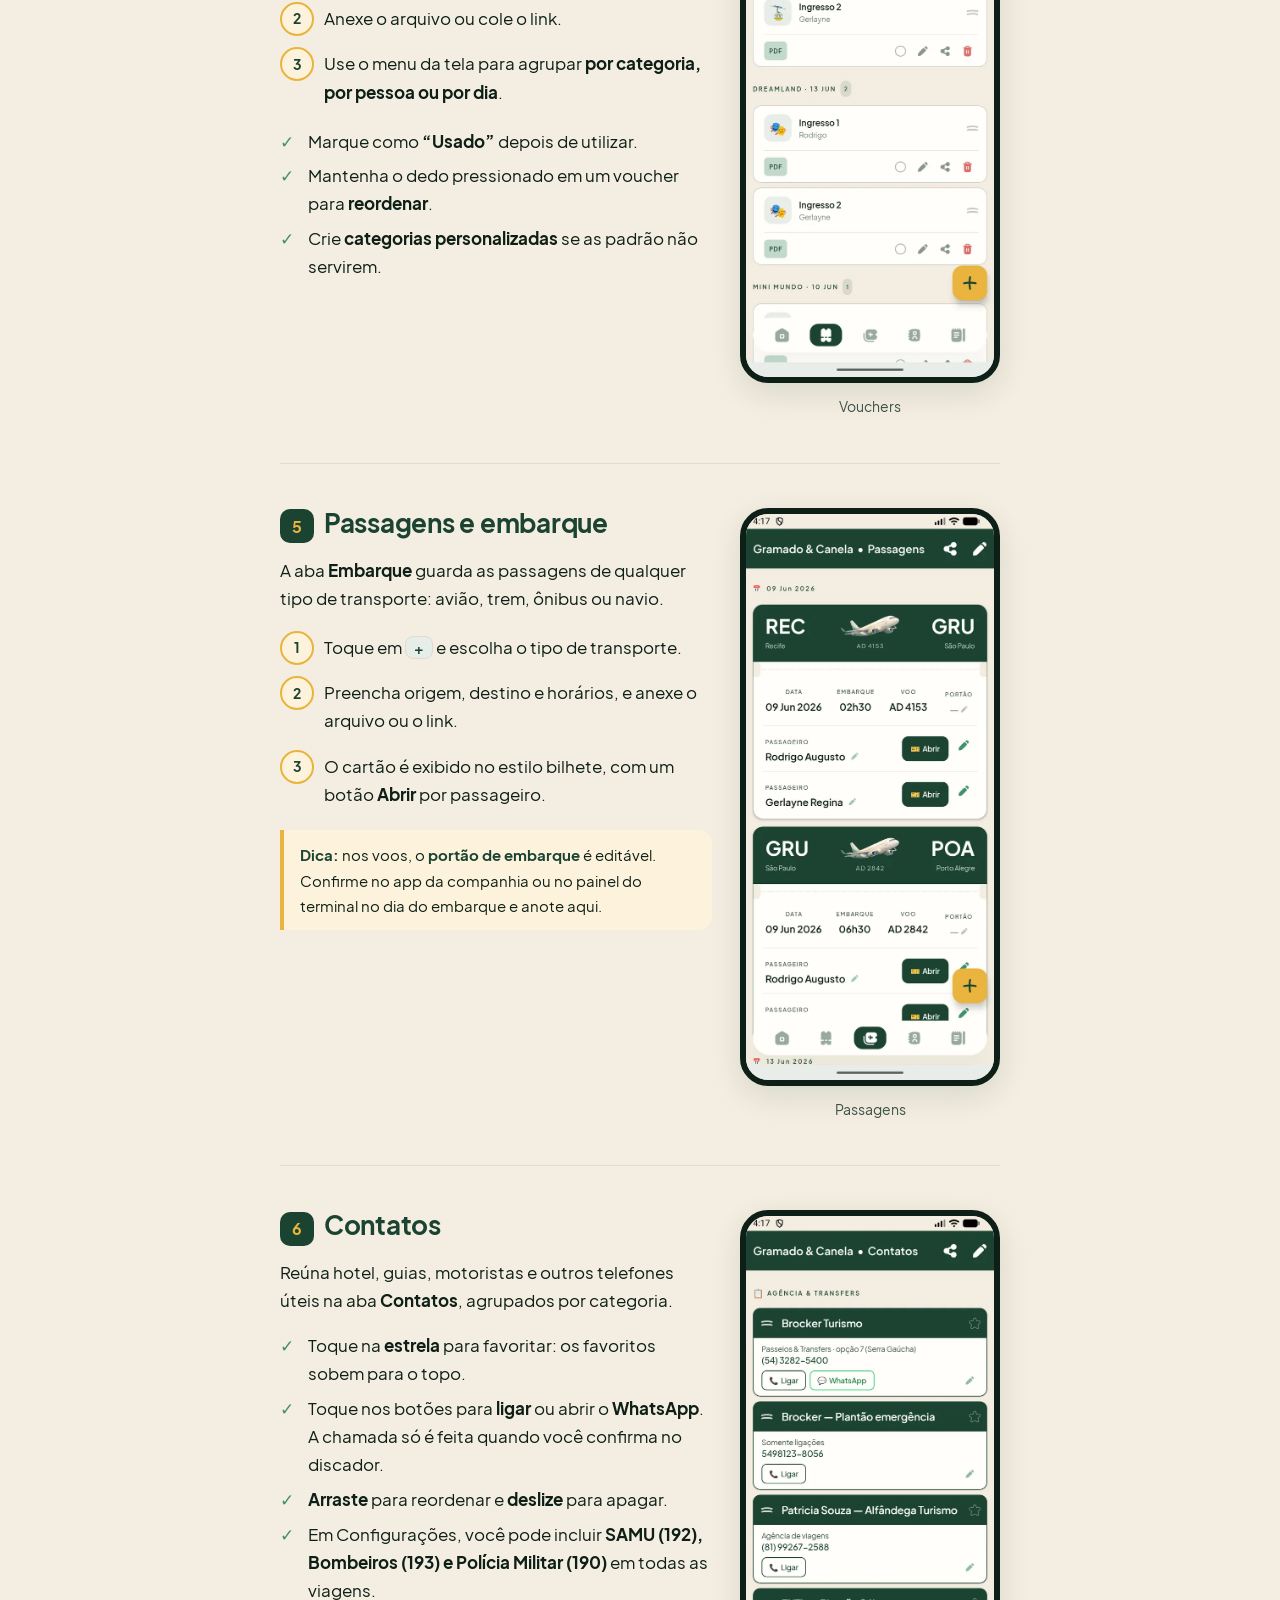
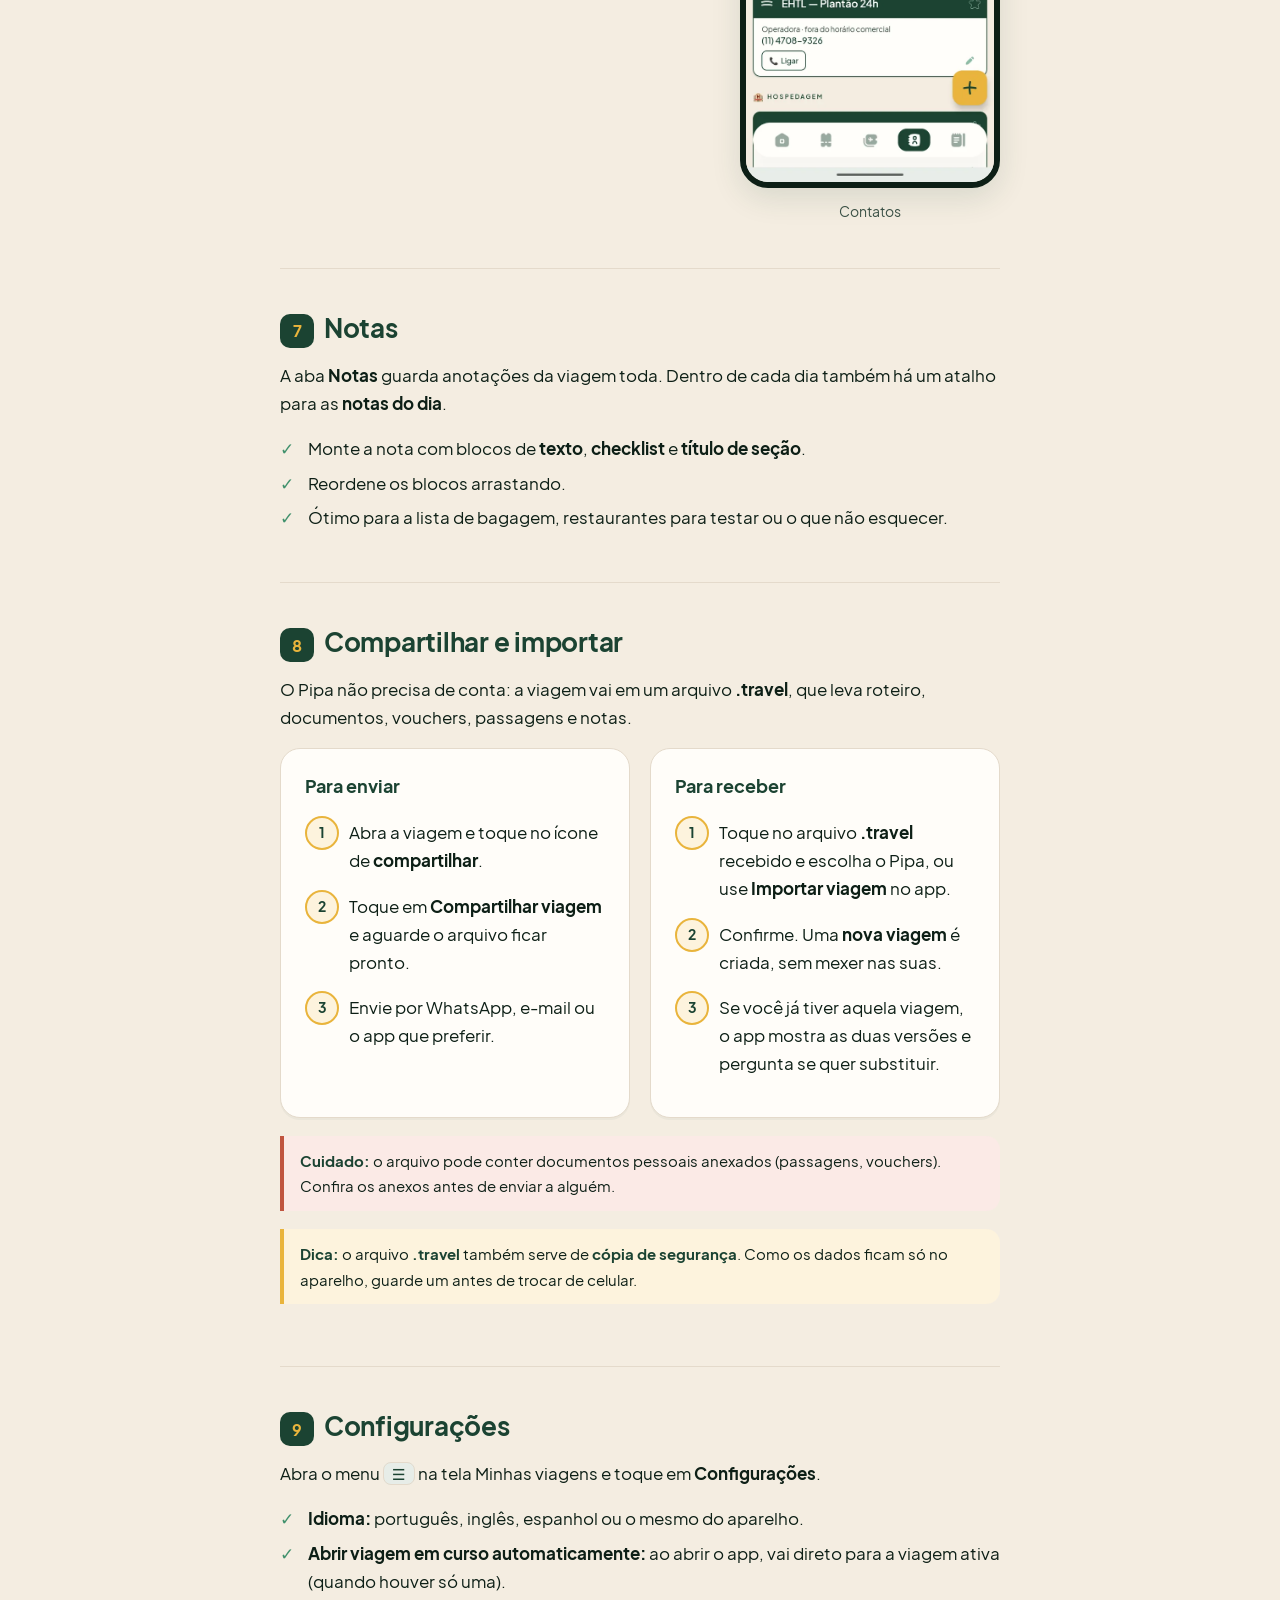
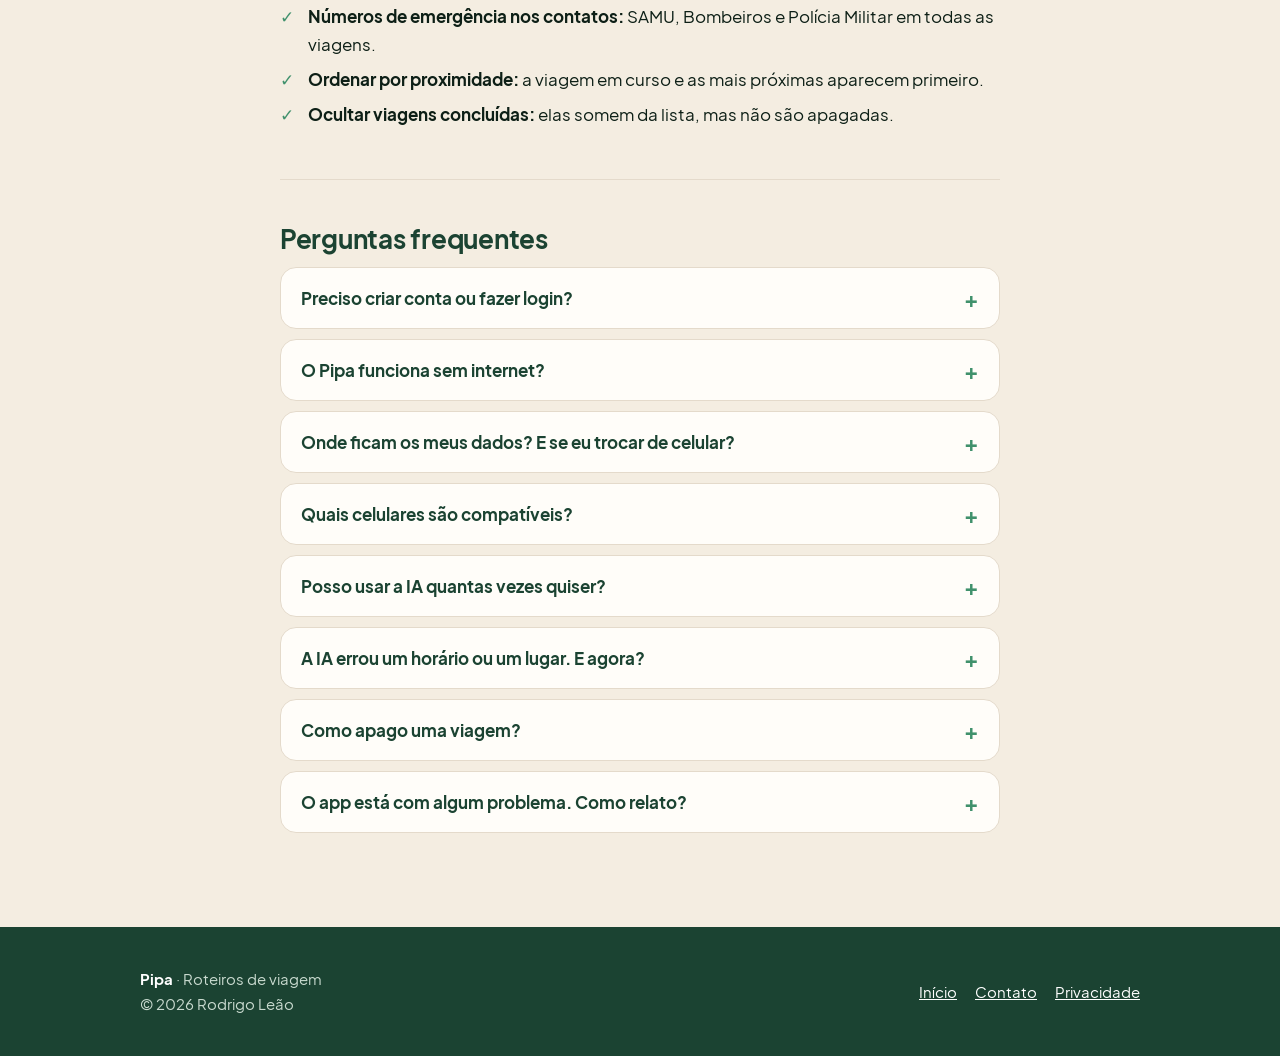
==== commit f82bfb58: "feat(site): vídeos de fluxo na página Como usar (criar viagem, chat com IA, importar roteiro) Três a" ====
--- a/docs/como-usar/index.html
+++ b/docs/como-usar/index.html
@@ -64,37 +64,59 @@
           <h2><span class="num">1</span>Criar uma viagem</h2>
           <p>Na tela <b>Minhas viagens</b>, toque no botão <span class="k">+</span> (ou abra o menu <span class="k">☰</span>) e escolha <b>Nova viagem</b>. São quatro passos:</p>
           <ol class="steps">
-            <li><b>Nova viagem:</b> dê um nome (ex.: “Férias de inverno 2026”) e escolha o destino. O app sugere cidades enquanto você digita.</li>
-            <li><b>Datas da viagem:</b> informe ida e volta. O Pipa cria um dia para cada data.</li>
-            <li><b>Hospedagem:</b> busque o hotel ou o endereço onde vai ficar.</li>
-            <li><b>Roteiro com IA:</b> opcional. Veja a próxima seção.</li>
+            <li><b>Nova viagem:</b> escolha o destino (o app sugere cidades enquanto você digita), dê um nome à viagem e escolha uma capa.</li>
+            <li><b>Datas da viagem:</b> toque no dia da ida e depois no da volta. O Pipa cria um dia para cada data.</li>
+            <li><b>Hospedagem:</b> informe nome, endereço e telefone de onde vai ficar. É opcional, mas ajuda a abrir o Maps e chamar um Uber.</li>
+            <li><b>Roteiro com IA:</b> opcional. Veja a próxima seção, ou toque em <b>Pular e acessar a viagem</b>.</li>
           </ol>
           <div class="tip"><b>Dica:</b> você pode pular o passo da IA e montar o roteiro manualmente, direto na tela de cada dia.</div>
         </div>
-        <figure class="shot"><img src="../screenshots/01_lista_viagens.webp" alt="Tela Minhas viagens" loading="lazy" width="600" height="1333"><figcaption>Minhas viagens</figcaption></figure>
+        <figure class="shot"><video muted loop playsinline preload="none" poster="../assets/video/v1_criar.jpg" width="540" height="1200" aria-label="Animação mostrando a criação de uma viagem no Pipa, passo a passo"><source src="../assets/video/v1_criar.mp4" type="video/mp4"></video><figcaption>Criando uma viagem</figcaption></figure>
       </div>
     </article>
 
     <!-- 2 -->
     <article class="guide" id="roteiro">
       <h2><span class="num">2</span>Montar o roteiro</h2>
-      <p>No último passo da criação você escolhe como quer montar o roteiro. Toque no ícone de ajuda (<span class="k">?</span>) para ver as duas opções dentro do app.</p>
-      <div class="grid" style="margin-top:16px">
-        <div class="card">
-          <h3>Chat com IA</h3>
-          <p>Ideal se você ainda não tem um plano. A IA já conhece destino, datas e hospedagem. Conte o perfil da viagem (família, casal, amigos…) e o que prefere fazer, e ela monta um roteiro personalizado no app.</p>
-        </div>
-        <div class="card">
-          <h3>Importar roteiro</h3>
-          <p>Ideal se você já tem um roteiro, de um blog, um vídeo ou outra conversa com IA. O app gera um texto de instrução: copie, cole em qualquer IA, e depois cole a resposta de volta no Pipa.</p>
-        </div>
-      </div>
-      <ol class="steps">
-        <li>Escolha <b>Chat com IA</b> ou <b>Importar roteiro</b>.</li>
-        <li>Siga as instruções da tela. Na importação, cole a resposta da IA <b>exatamente como veio</b>, sem editar.</li>
-        <li>Confira o <b>Roteiro gerado</b> e confirme para salvar os dias e as atividades.</li>
-      </ol>
-      <div class="tip warn"><b>Atenção:</b> no chat, o que você digita é enviado ao Google Gemini para gerar o roteiro. Não escreva dados sensíveis (saúde, documentos, senhas).</div>
+      <p>No último passo da criação você escolhe como quer montar o roteiro. Toque no ícone de ajuda (<span class="k">?</span>) para ver as duas opções dentro do app. Se preferir, toque em <b>Pular e acessar a viagem</b> e monte tudo manualmente depois.</p>
+
+      <div class="modes" role="tablist" aria-label="Como montar o roteiro" hidden>
+        <button type="button" role="tab" id="tab-chat-ia" aria-controls="chat-ia" aria-selected="true"><b>Chat com IA</b><span>Monte do zero, conversando</span></button>
+        <button type="button" role="tab" id="tab-importar-roteiro" aria-controls="importar-roteiro" aria-selected="false" tabindex="-1"><b>Importar roteiro</b><span>Traga um roteiro pronto</span></button>
+      </div>
+
+      <div class="split has-shot mode-panel" role="tabpanel" id="chat-ia" aria-labelledby="tab-chat-ia">
+        <div>
+          <h3>Usando o chat com IA</h3>
+          <p>Ideal se você ainda não tem um plano. A IA do app já conhece destino, datas e hospedagem. Conte o perfil da viagem (família, casal, amigos…) e o que prefere fazer, e ela monta um roteiro personalizado.</p>
+          <ol class="steps">
+            <li>Toque em <b>Chat com IA</b>. O assistente abre a conversa já sabendo o destino, as datas e a hospedagem.</li>
+            <li>Conte o perfil da viagem e o que vocês gostam de fazer. O assistente responde e pode fazer mais perguntas.</li>
+            <li>Quando quiser, toque em <b>Gerar roteiro agora</b> e aguarde alguns segundos.</li>
+            <li>Confira o <b>Roteiro gerado</b>, dia a dia, e toque em <b>Salvar roteiro</b>. Se algo não agradar, use <b>Voltar ao chat para ajustar</b>.</li>
+          </ol>
+          <div class="tip warn"><b>Atenção:</b> no chat, o que você digita é enviado ao Google Gemini para gerar o roteiro. Não escreva dados sensíveis (saúde, documentos, senhas).</div>
+        </div>
+        <figure class="shot"><video muted loop playsinline preload="none" poster="../assets/video/v2_chat_ia.jpg" width="540" height="1200" aria-label="Animação mostrando a criação de um roteiro pelo chat com IA, da conversa até o roteiro salvo"><source src="../assets/video/v2_chat_ia.mp4" type="video/mp4"></video><figcaption>Roteiro com o chat de IA</figcaption></figure>
+      </div>
+
+      <div class="split has-shot mode-panel" role="tabpanel" id="importar-roteiro" aria-labelledby="tab-importar-roteiro">
+        <div>
+          <h3>Importando um roteiro de outra IA</h3>
+          <p>Ideal se você já tem um roteiro, de um blog, de um vídeo ou de uma conversa com outra IA, como o ChatGPT ou o Gemini. O Pipa gera uma instrução, a IA organiza o roteiro no formato certo e você cola o resultado no app.</p>
+          <ol class="steps">
+            <li>Toque em <b>Importar roteiro</b>.</li>
+            <li>Abra o ChatGPT, o Gemini ou outra IA e peça o roteiro que você quer, contando o destino e o seu perfil de viagem.</li>
+            <li>Volte ao Pipa e toque em <b>Copiar texto de instrução</b>. O botão confirma com <b>Texto copiado!</b>.</li>
+            <li>Cole esse texto <b>na mesma conversa</b> da IA e envie. Ela devolve o roteiro no formato que o app entende.</li>
+            <li>Copie a resposta da IA, volte ao Pipa, toque no campo <b>Cole aqui a resposta da IA</b> e escolha <b>Colar</b>.</li>
+            <li>Toque em <b>Importar roteiro</b>, confira o <b>Roteiro gerado</b> e toque em <b>Salvar roteiro</b>.</li>
+          </ol>
+          <div class="tip warn"><b>Cole exatamente como veio.</b> Qualquer alteração na resposta da IA pode causar erro na importação. Se isso acontecer, peça à IA para repetir a resposta no mesmo formato.</div>
+          <div class="tip"><b>Dica:</b> o texto de instrução é longo. Se a IA responder em partes ou acrescentar comentários, peça: “responda só com o JSON, sem texto fora dele”.</div>
+        </div>
+        <figure class="shot"><video muted loop playsinline preload="none" poster="../assets/video/v3_importar.jpg" width="540" height="1200" aria-label="Animação mostrando a importação de um roteiro feito no ChatGPT para dentro do Pipa"><source src="../assets/video/v3_importar.mp4" type="video/mp4"></video><figcaption>Importando um roteiro do ChatGPT</figcaption></figure>
+      </div>
     </article>
 
     <!-- 3 -->
@@ -272,5 +294,59 @@
   </div>
 </footer>
 
+<script>
+(function(){
+  // ---- seletor de modo (abas) da seção "Montar o roteiro" ----
+  var tablist=document.querySelector('.modes');
+  var tabs=tablist?[].slice.call(tablist.querySelectorAll('[role="tab"]')):[];
+  function painel(tab){ return document.getElementById(tab.getAttribute('aria-controls')); }
+  function selecionar(tab,foco,reinicia){
+    tabs.forEach(function(t){
+      var on=(t===tab), p=painel(t);
+      t.setAttribute('aria-selected',on?'true':'false');
+      t.tabIndex=on?0:-1;
+      if(p) p.hidden=!on;
+      if(on && reinicia && p){ var v=p.querySelector('video'); if(v){ try{ v.currentTime=0; }catch(e){} } }
+    });
+    if(foco) tab.focus();
+  }
+  if(tabs.length){
+    tablist.hidden=false;
+    tabs.forEach(function(t,i){
+      t.addEventListener('click',function(){ selecionar(t,false,true); history.replaceState(null,'','#'+t.getAttribute('aria-controls')); });
+      t.addEventListener('keydown',function(e){
+        var j=-1;
+        if(e.key==='ArrowRight'||e.key==='ArrowDown') j=(i+1)%tabs.length;
+        else if(e.key==='ArrowLeft'||e.key==='ArrowUp') j=(i-1+tabs.length)%tabs.length;
+        else if(e.key==='Home') j=0; else if(e.key==='End') j=tabs.length-1;
+        if(j>=0){ e.preventDefault(); selecionar(tabs[j],true,true); }
+      });
+    });
+    var porHash=function(){
+      var h=(location.hash||'').slice(1);
+      for(var k=0;k<tabs.length;k++){
+        if(tabs[k].getAttribute('aria-controls')===h){ selecionar(tabs[k],false,true); var p=painel(tabs[k]); if(p) p.scrollIntoView(); return; }
+      }
+    };
+    selecionar(tabs[0],false,false);
+    porHash();
+    window.addEventListener('hashchange',porHash);
+  }
+
+  // ---- vídeos: tocam só quando visíveis; respeitam "reduzir movimento" ----
+  var vs=[].slice.call(document.querySelectorAll('video'));
+  if(!vs.length) return;
+  var reduz=window.matchMedia&&window.matchMedia('(prefers-reduced-motion: reduce)').matches;
+  if(reduz||!('IntersectionObserver' in window)) return; // fica no pôster
+  var io=new IntersectionObserver(function(es){
+    es.forEach(function(e){
+      var v=e.target;
+      if(e.isIntersecting){ var p=v.play(); if(p&&p.catch) p.catch(function(){}); } else { v.pause(); }
+    });
+  },{threshold:.4});
+  vs.forEach(function(v){ io.observe(v); });
+})();
+</script>
+
 </body>
 </html>
--- a/docs/assets/site.css
+++ b/docs/assets/site.css
@@ -80,6 +80,7 @@
 .shots{display:flex;gap:22px;overflow-x:auto;scroll-snap-type:x mandatory;padding:8px 20px 28px;margin:0 -20px;-webkit-overflow-scrolling:touch}
 .shot{flex:0 0 auto;width:230px;scroll-snap-align:center;margin:0}
 .shot img{width:100%;height:auto;border-radius:28px;border:6px solid #0D1F16;box-shadow:var(--shadow);background:#fff;aspect-ratio:600/1333;object-fit:cover}
+.shot video{display:block;width:100%;height:auto;aspect-ratio:540/1200;border-radius:28px;border:6px solid #0D1F16;box-shadow:var(--shadow);background:#fff;object-fit:cover}
 .shot figcaption{margin-top:12px;font-size:.9rem;color:var(--text2);text-align:center}
 .shot figcaption b{display:block;color:var(--moss);font-size:1rem}
 @media(min-width:1000px){.shots{justify-content:center;overflow:visible;flex-wrap:wrap}.shots .shot{width:182px}}
@@ -104,7 +105,7 @@
 .guide{padding:44px 0;border-bottom:1px solid var(--line)}
 .guide:last-of-type{border-bottom:0}
 .guide .split{display:grid;gap:28px;align-items:start}
-@media(min-width:800px){.guide .split.has-shot{grid-template-columns:1fr 230px}}
+@media(min-width:800px){.guide .split.has-shot{grid-template-columns:1fr 260px}.guide .split.has-shot .shot{position:sticky;top:92px}}
 .guide .num{display:inline-flex;align-items:center;justify-content:center;width:34px;height:34px;border-radius:10px;background:var(--moss);color:var(--amber);font-weight:700;margin-right:10px;font-size:1rem;vertical-align:middle}
 .guide h2{font-size:1.6rem}
 .steps{counter-reset:s;list-style:none;padding:0;margin:1em 0}
@@ -113,8 +114,23 @@
 .tip{background:var(--amber-light);border-left:4px solid var(--amber);border-radius:0 14px 14px 0;padding:12px 16px;margin:1.2em 0;font-size:.96rem}
 .tip b{color:var(--moss)}
 .warn{background:#FBEAE6;border-left-color:#C0553F}
-.guide .shot{width:230px;justify-self:center}
+.guide .shot{width:260px;justify-self:center}
 kbd,.k{background:var(--forest);border:1px solid var(--line);border-radius:8px;padding:1px 8px;font-size:.9em;font-weight:600;color:var(--moss);white-space:nowrap}
+
+/* seletor de modo (abas) */
+.modes{display:grid;grid-template-columns:1fr 1fr;gap:10px;margin:22px 0 8px;padding:6px;background:var(--forest);border-radius:20px}
+.modes[hidden]{display:none}
+.modes button{appearance:none;border:0;font:inherit;cursor:pointer;text-align:center;padding:14px 12px;border-radius:15px;background:transparent;color:var(--text2);display:flex;flex-direction:column;gap:2px;line-height:1.3}
+.modes button b{font-size:1.02rem;color:inherit}
+.modes button span{font-size:.82rem;opacity:.85}
+.modes button:hover{background:rgba(255,253,249,.7)}
+.modes button[aria-selected="true"]{background:var(--moss);color:#fff;box-shadow:0 4px 14px rgba(27,67,50,.28)}
+.modes button[aria-selected="true"] b{color:var(--amber)}
+.modes button:focus-visible{outline:3px solid var(--amber);outline-offset:2px}
+.mode-panel{margin-top:18px}
+.mode-panel[hidden]{display:none}
+.mode-panel h3{margin-top:.2em}
+@media(max-width:560px){.modes button{padding:12px 8px}.modes button span{display:none}}
 
 /* FAQ */
 details{background:var(--surface);border:1px solid var(--line);border-radius:16px;padding:0;margin:10px 0}
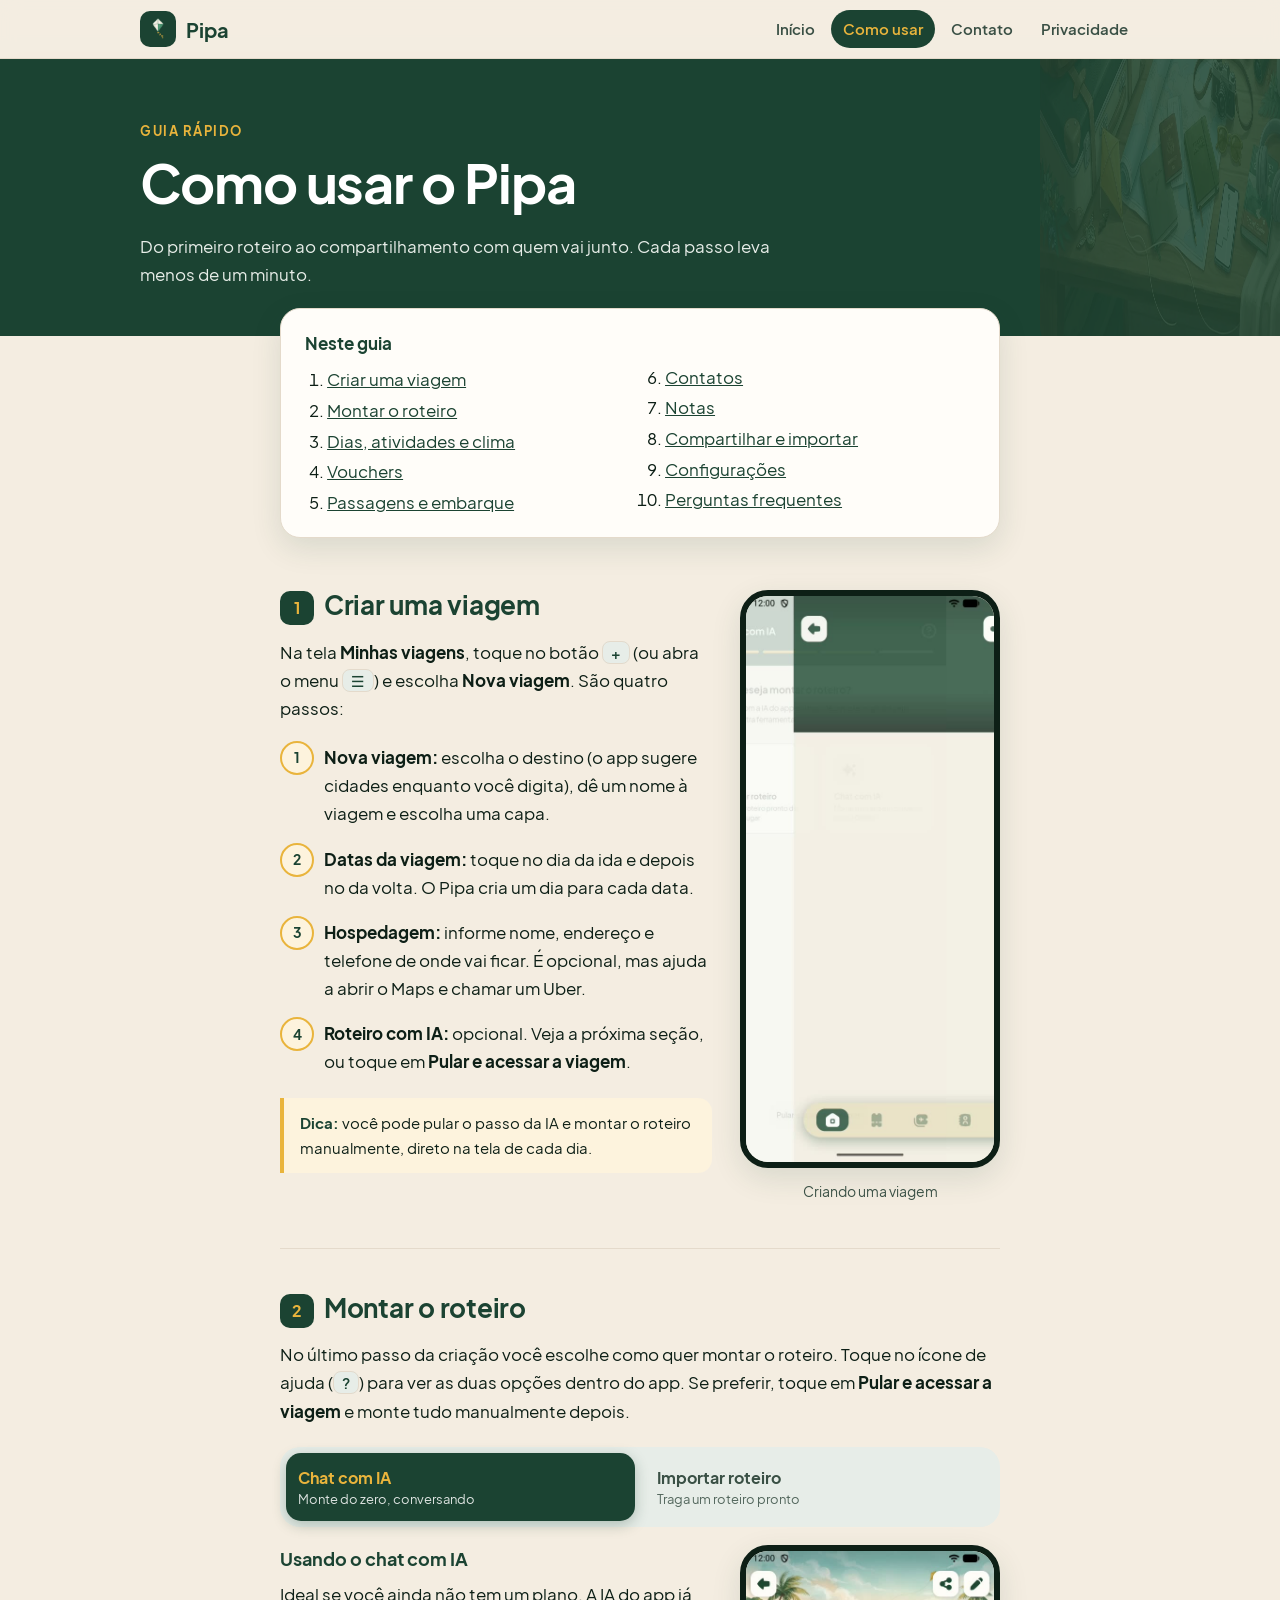
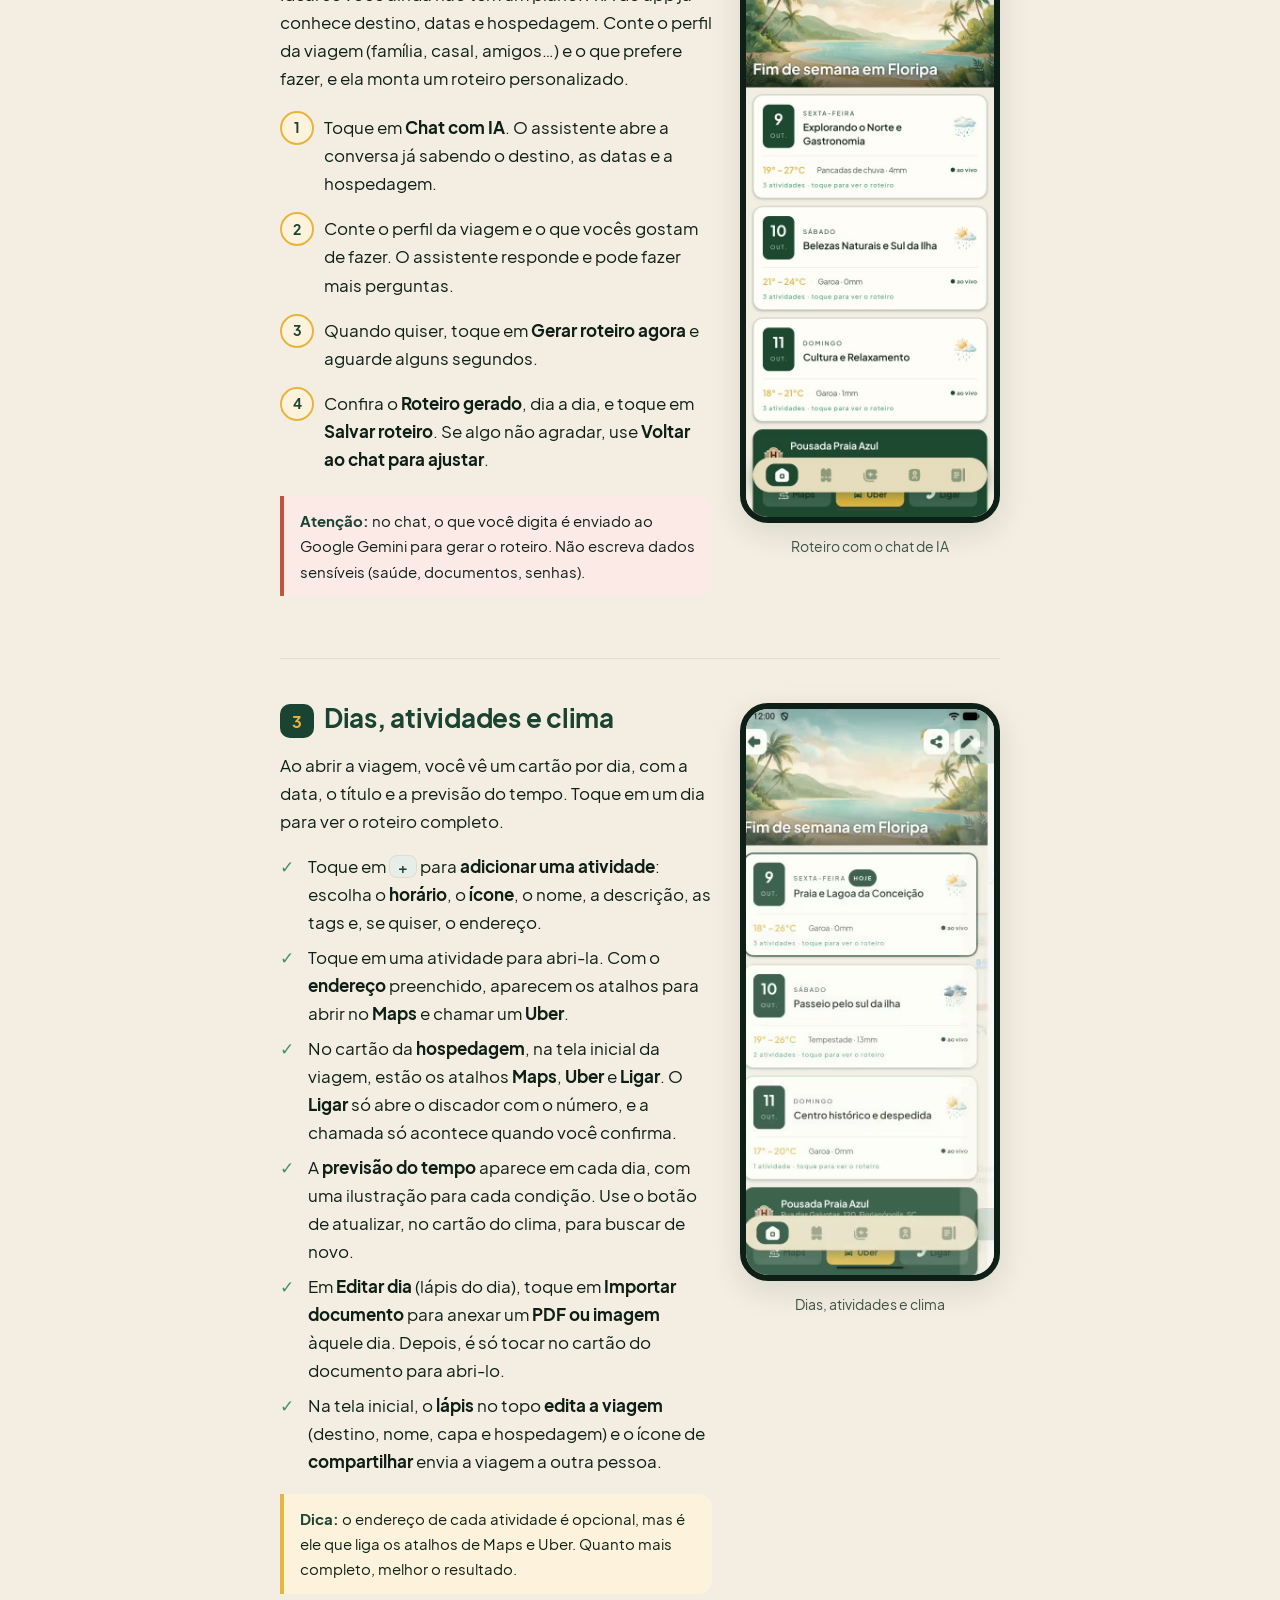
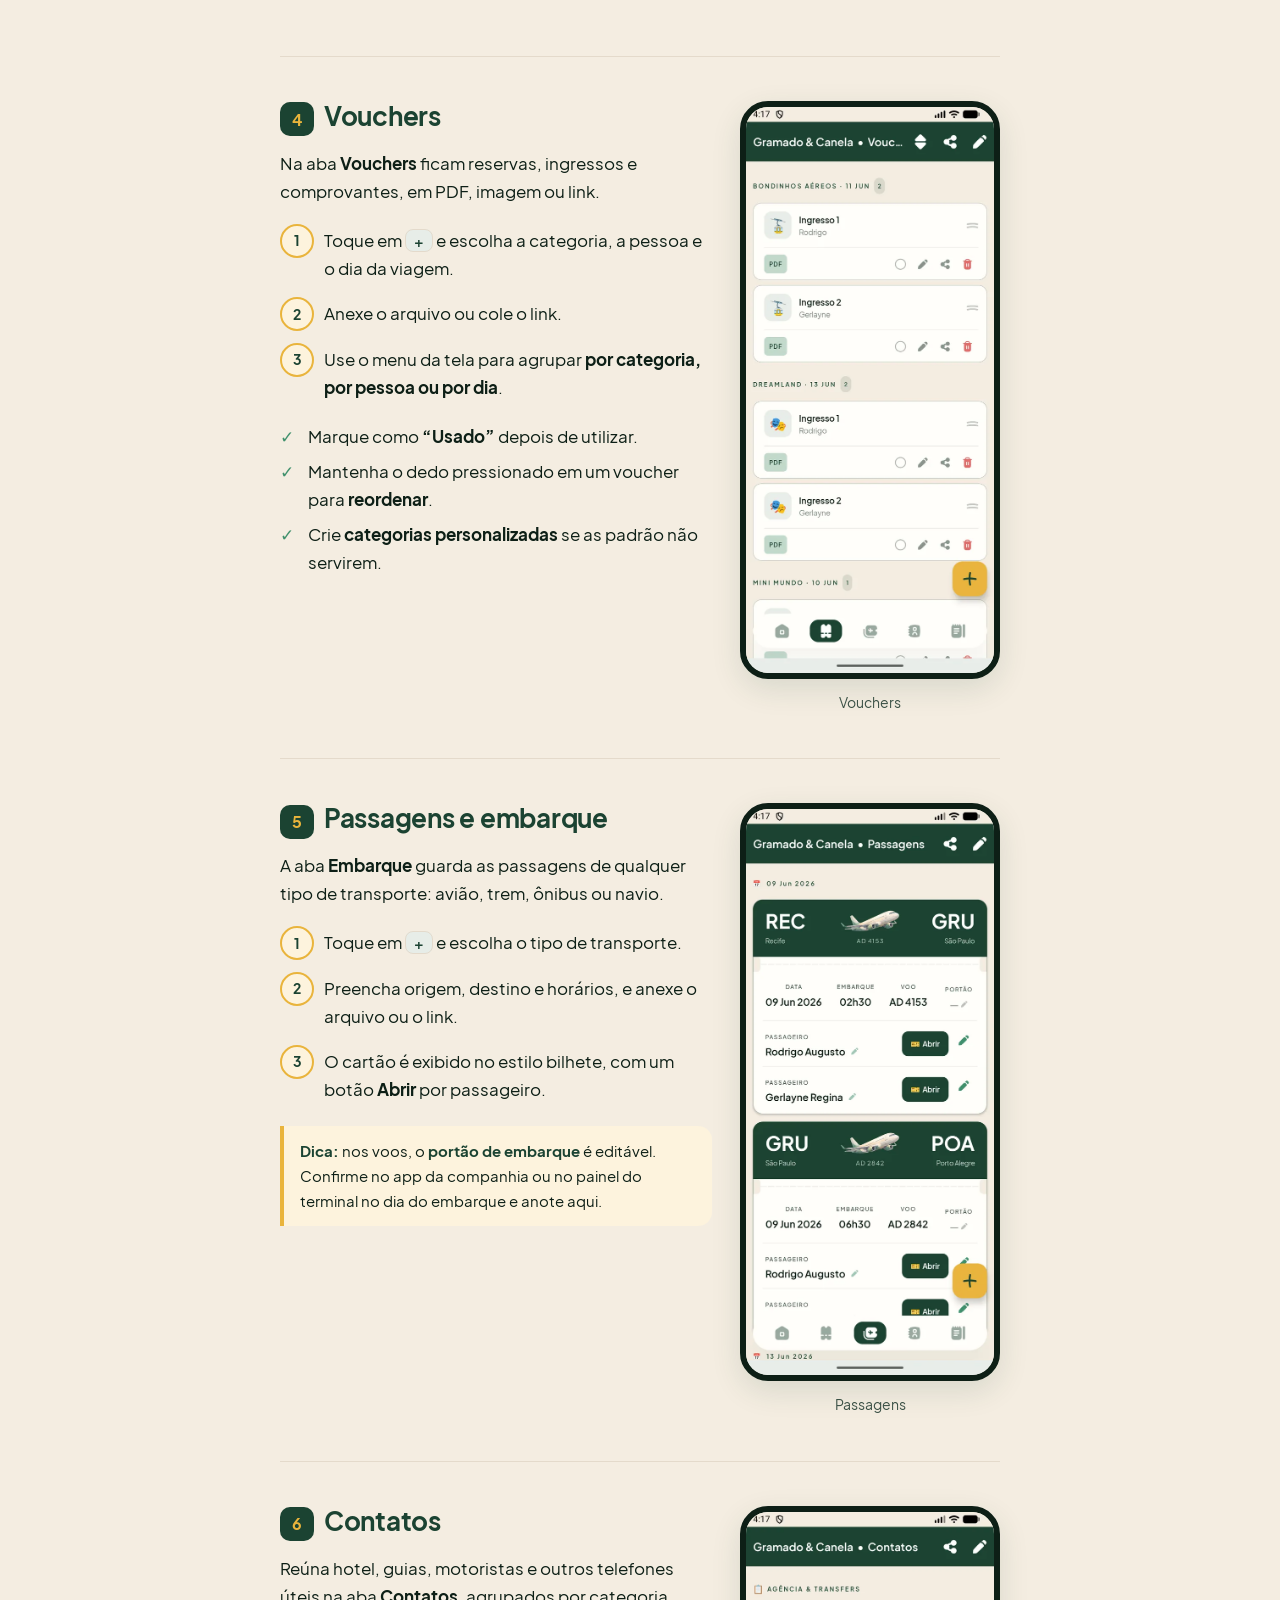
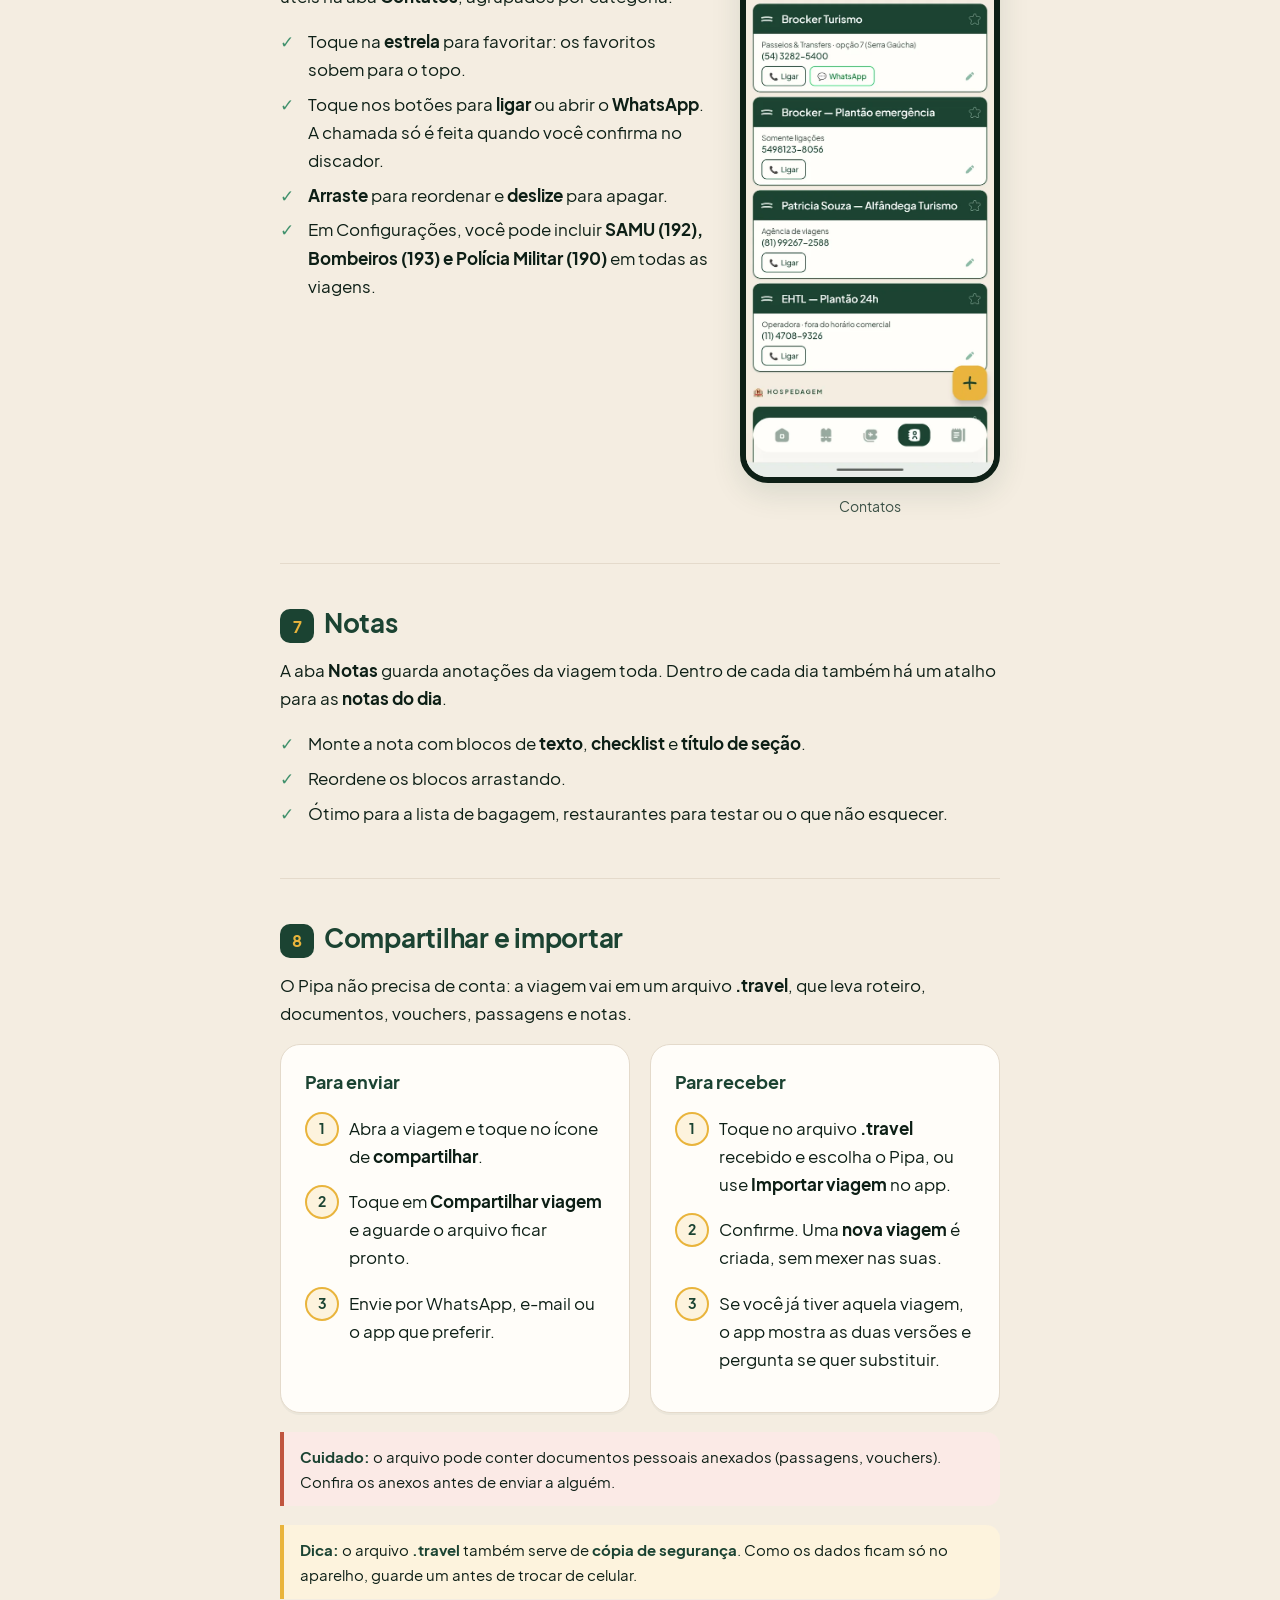
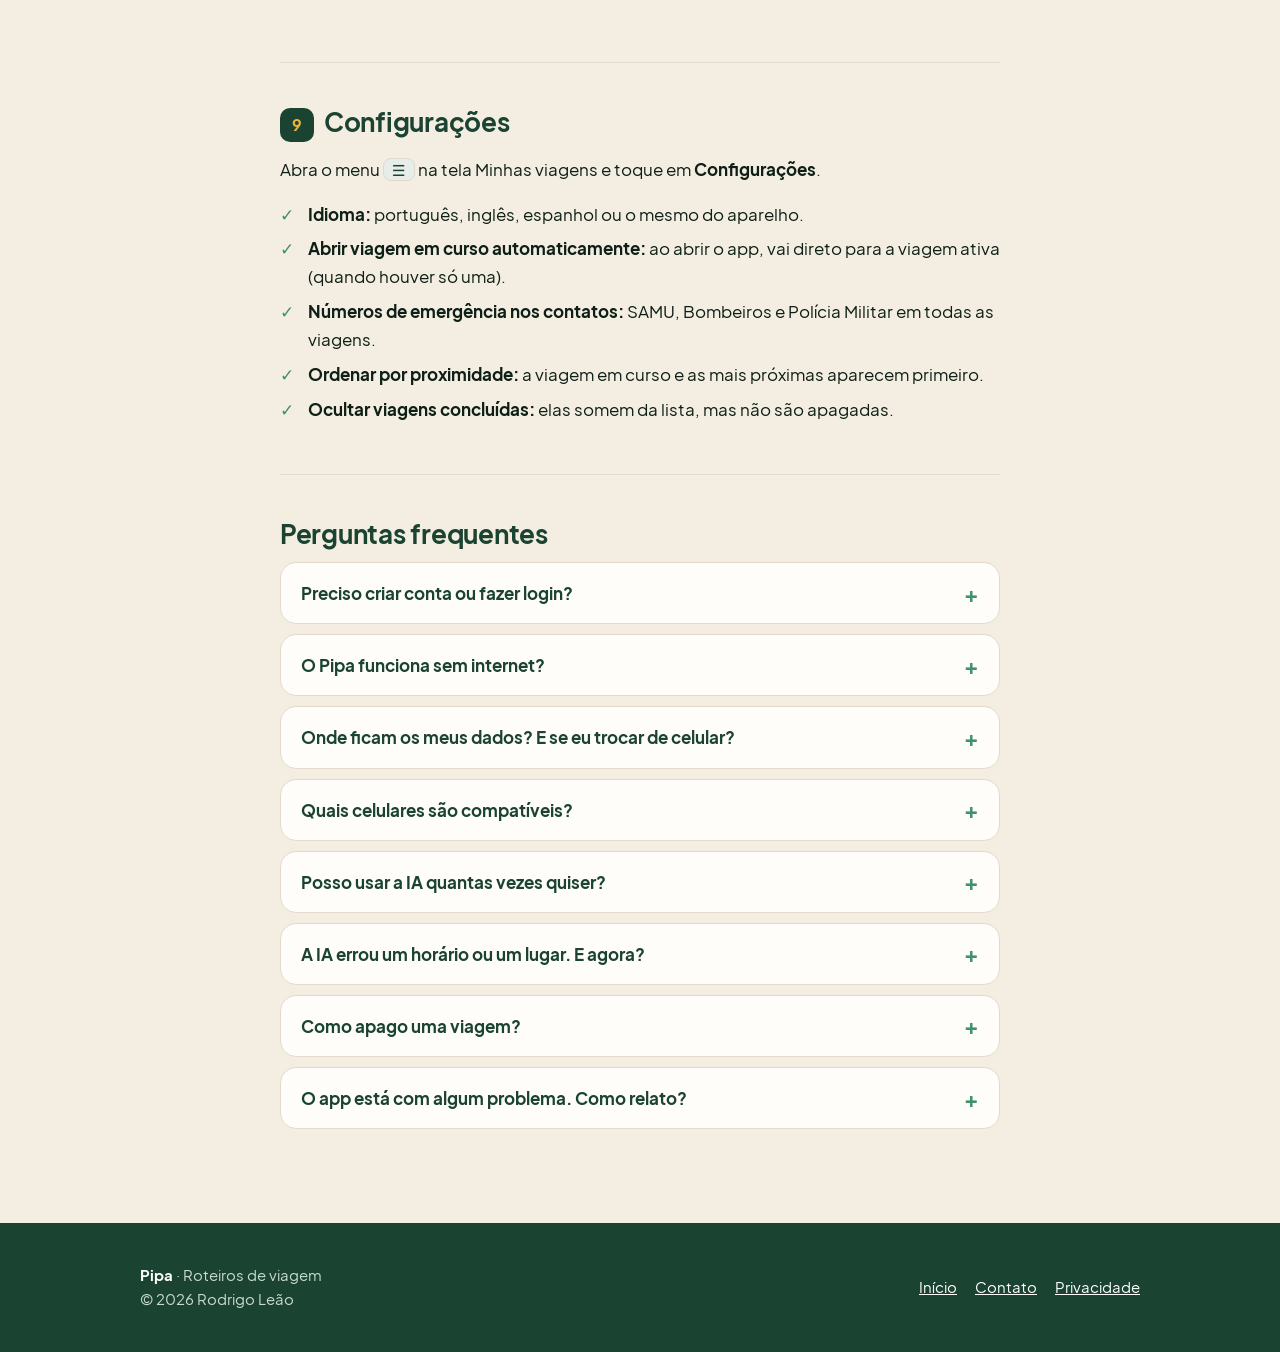
==== commit e76d524b: "feat(site): vídeo de Dias, atividades e clima com indicador de toque Quarta animação da página Como " ====
--- a/docs/como-usar/index.html
+++ b/docs/como-usar/index.html
@@ -126,14 +126,16 @@
           <h2><span class="num">3</span>Dias, atividades e clima</h2>
           <p>Ao abrir a viagem, você vê um cartão por dia, com a data, o título e a previsão do tempo. Toque em um dia para ver o roteiro completo.</p>
           <ul class="check">
-            <li>Toque em <span class="k">+</span> para <b>adicionar uma atividade</b> com horário, descrição e ícone.</li>
-            <li>Em cada atividade há atalhos para abrir no <b>Maps</b>, chamar um <b>Uber</b> ou <b>ligar</b>.</li>
-            <li>A <b>previsão do tempo</b> aparece em cada dia, com ilustração por condição. Use o botão de atualizar para buscar de novo.</li>
-            <li>Anexe um <b>documento</b> (PDF ou imagem) a um dia e abra-o quando precisar.</li>
-            <li>O ícone de lápis, no topo, <b>edita a viagem</b>; o de compartilhar envia a viagem a outra pessoa.</li>
+            <li>Toque em <span class="k">+</span> para <b>adicionar uma atividade</b>: escolha o <b>horário</b>, o <b>ícone</b>, o nome, a descrição, as tags e, se quiser, o endereço.</li>
+            <li>Toque em uma atividade para abri-la. Com o <b>endereço</b> preenchido, aparecem os atalhos para abrir no <b>Maps</b> e chamar um <b>Uber</b>.</li>
+            <li>No cartão da <b>hospedagem</b>, na tela inicial da viagem, estão os atalhos <b>Maps</b>, <b>Uber</b> e <b>Ligar</b>. O <b>Ligar</b> só abre o discador com o número, e a chamada só acontece quando você confirma.</li>
+            <li>A <b>previsão do tempo</b> aparece em cada dia, com uma ilustração para cada condição. Use o botão de atualizar, no cartão do clima, para buscar de novo.</li>
+            <li>Em <b>Editar dia</b> (lápis do dia), toque em <b>Importar documento</b> para anexar um <b>PDF ou imagem</b> àquele dia. Depois, é só tocar no cartão do documento para abri-lo.</li>
+            <li>Na tela inicial, o <b>lápis</b> no topo <b>edita a viagem</b> (destino, nome, capa e hospedagem) e o ícone de <b>compartilhar</b> envia a viagem a outra pessoa.</li>
           </ul>
-        </div>
-        <figure class="shot"><img src="../screenshots/02_home.webp" alt="Tela inicial da viagem" loading="lazy" width="600" height="1333"><figcaption>Roteiro da viagem</figcaption></figure>
+          <div class="tip"><b>Dica:</b> o endereço de cada atividade é opcional, mas é ele que liga os atalhos de Maps e Uber. Quanto mais completo, melhor o resultado.</div>
+        </div>
+        <figure class="shot"><video muted loop playsinline preload="none" poster="../assets/video/v4_dias.jpg" width="540" height="1200" aria-label="Animação mostrando o roteiro de um dia: clima, atalhos de mapa, nova atividade, documento anexado, edição e compartilhamento da viagem"><source src="../assets/video/v4_dias.mp4" type="video/mp4"></video><figcaption>Dias, atividades e clima</figcaption></figure>
       </div>
     </article>
 
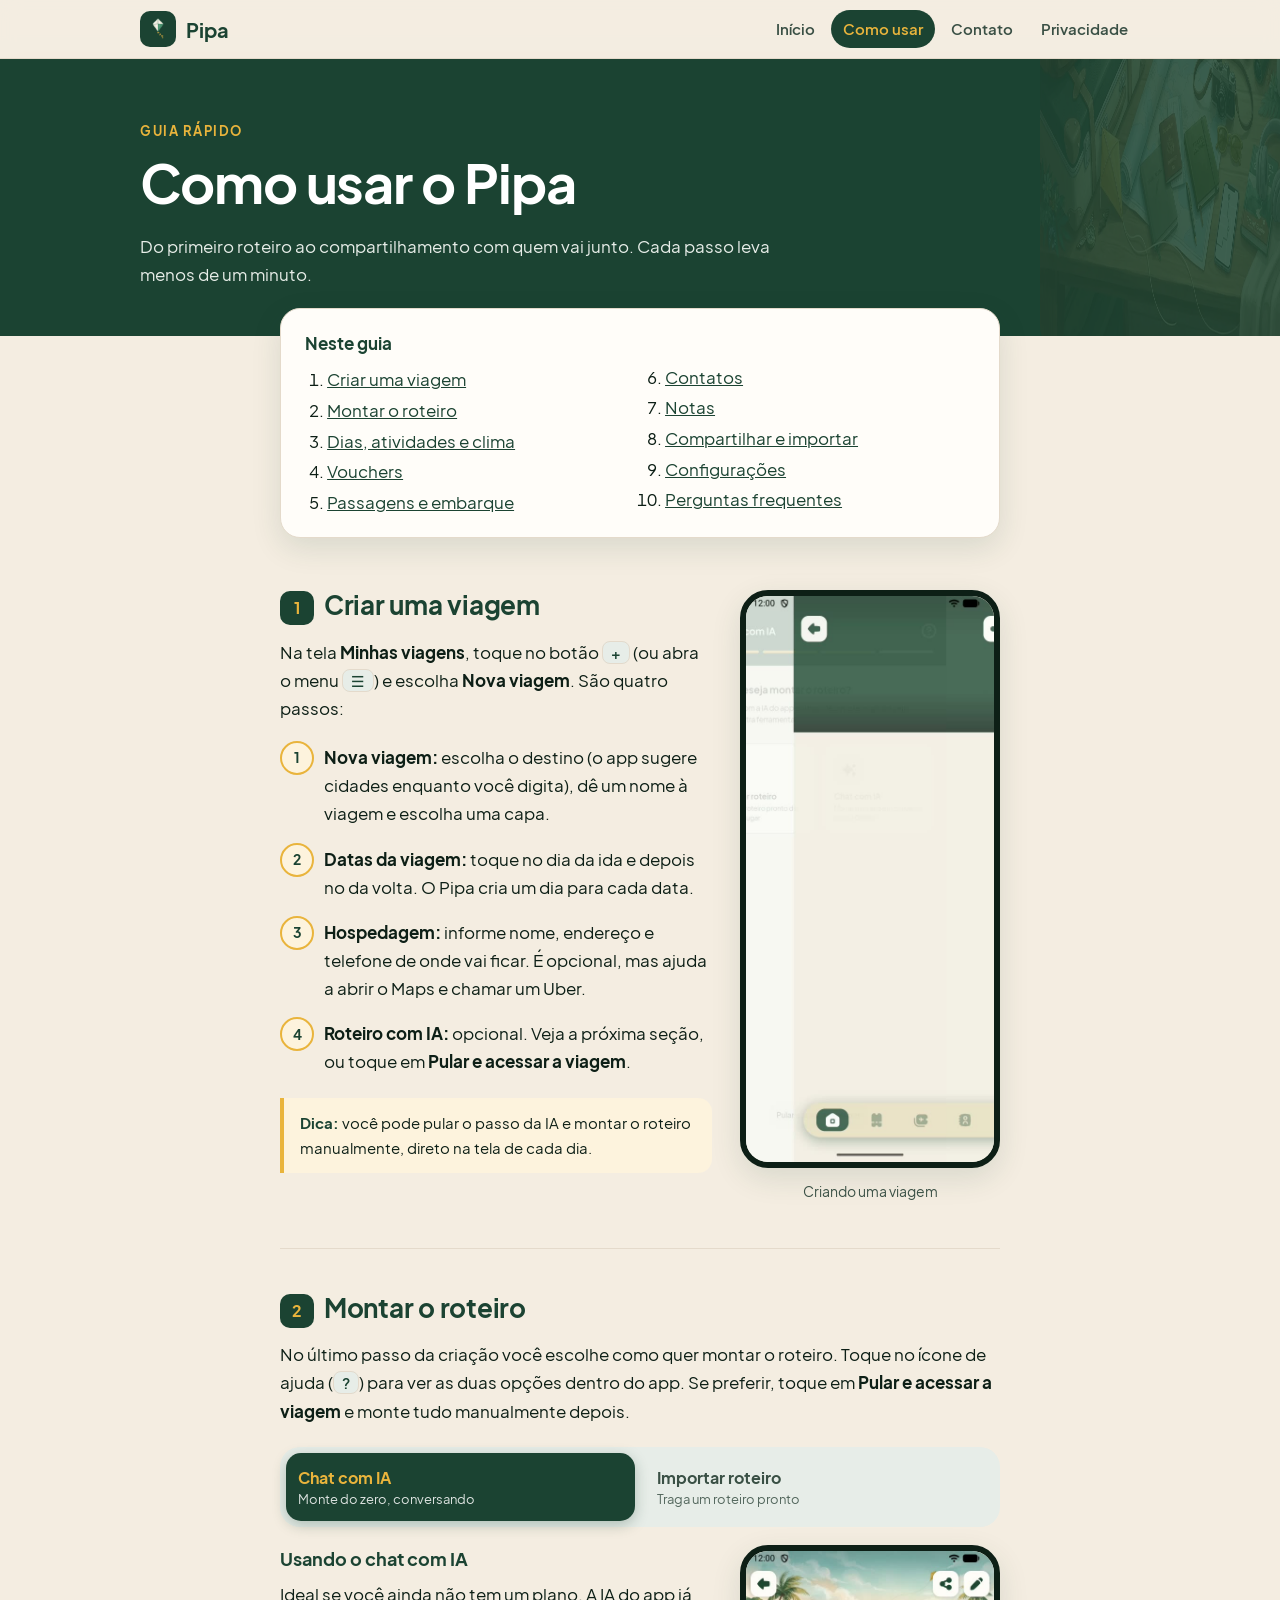
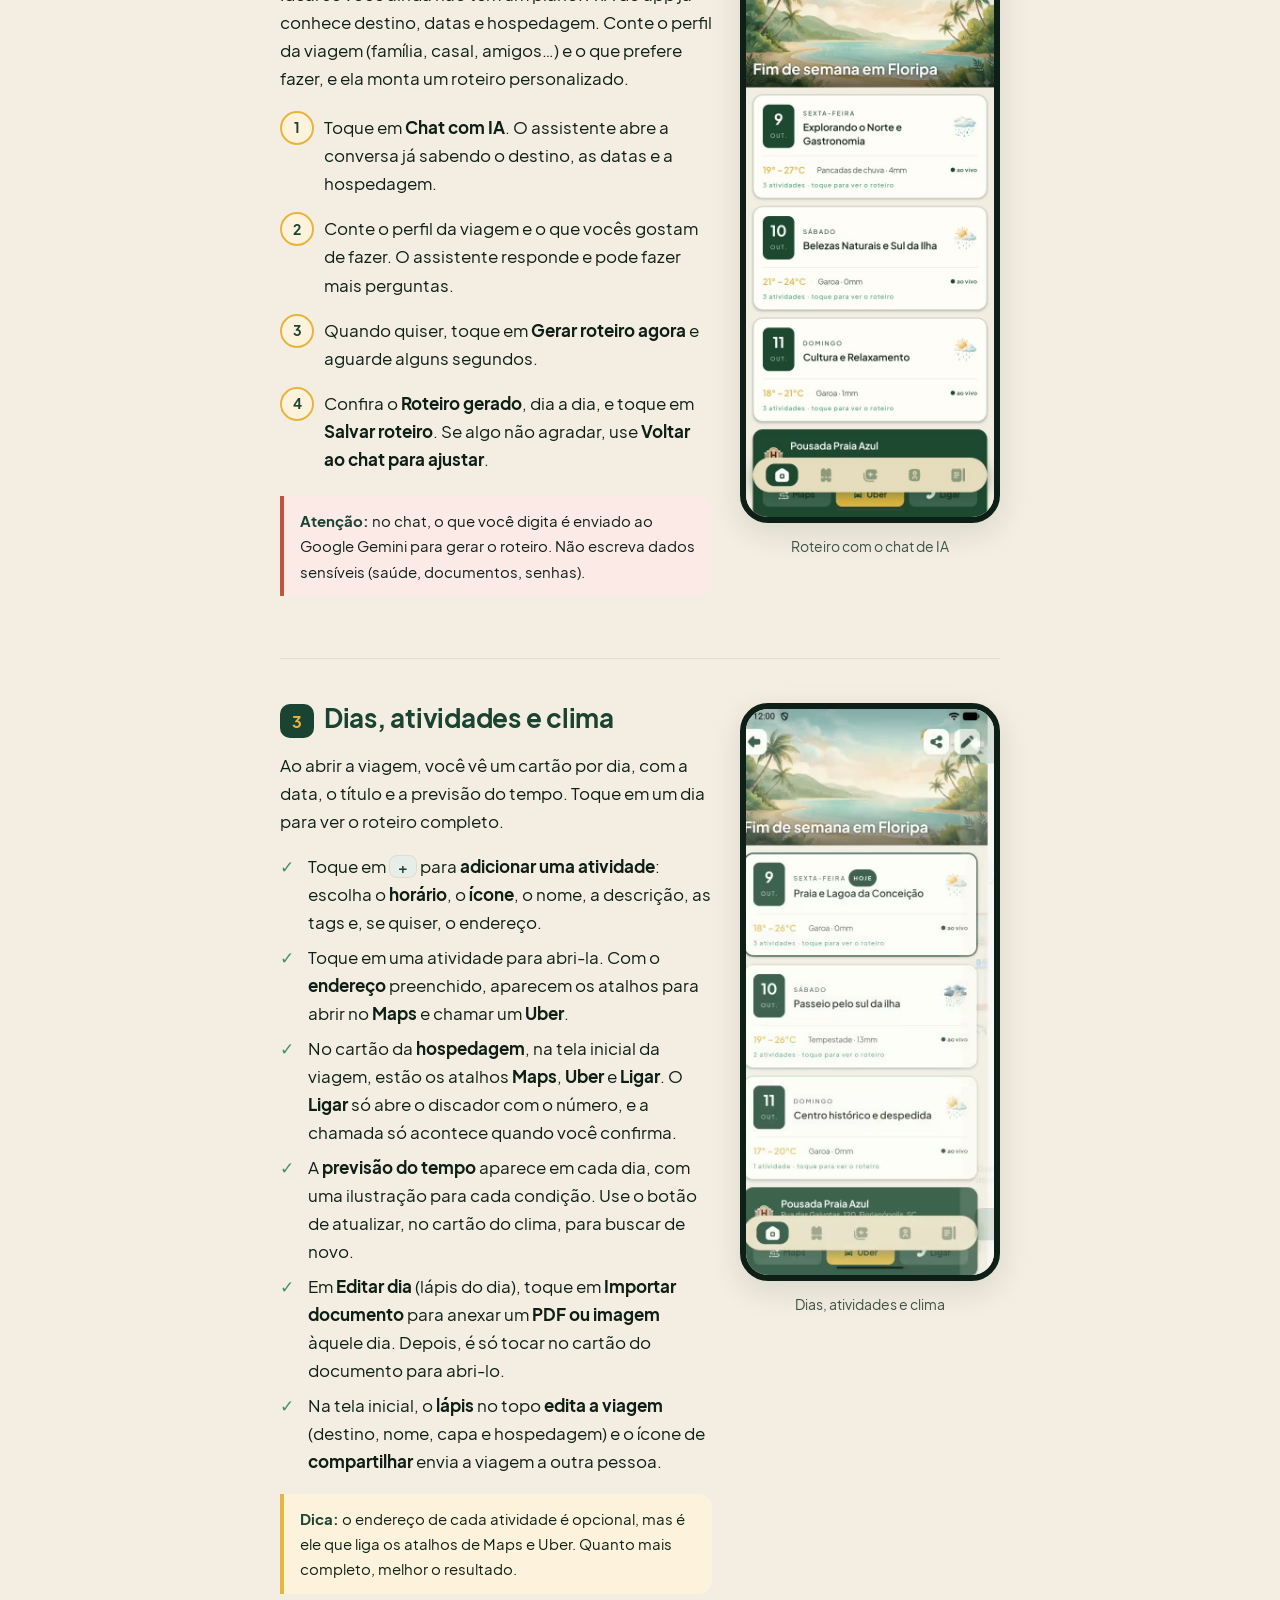
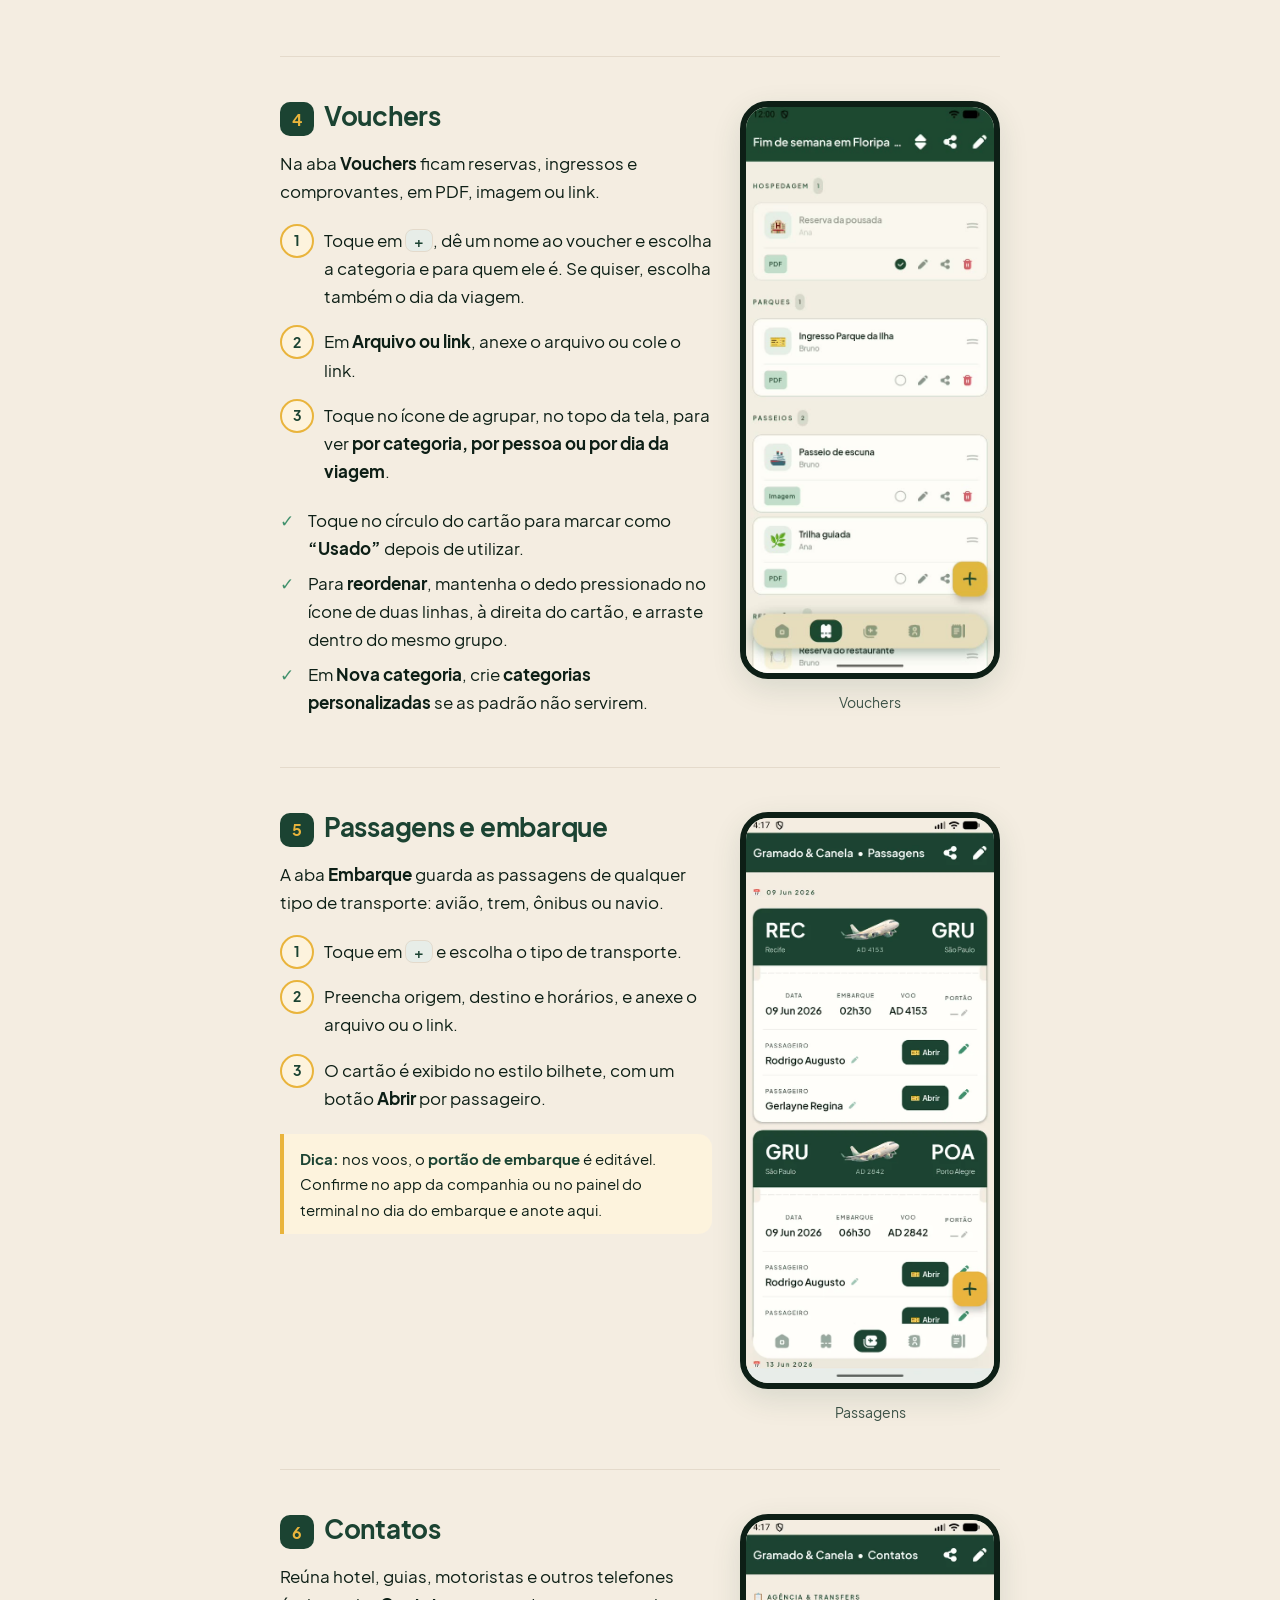
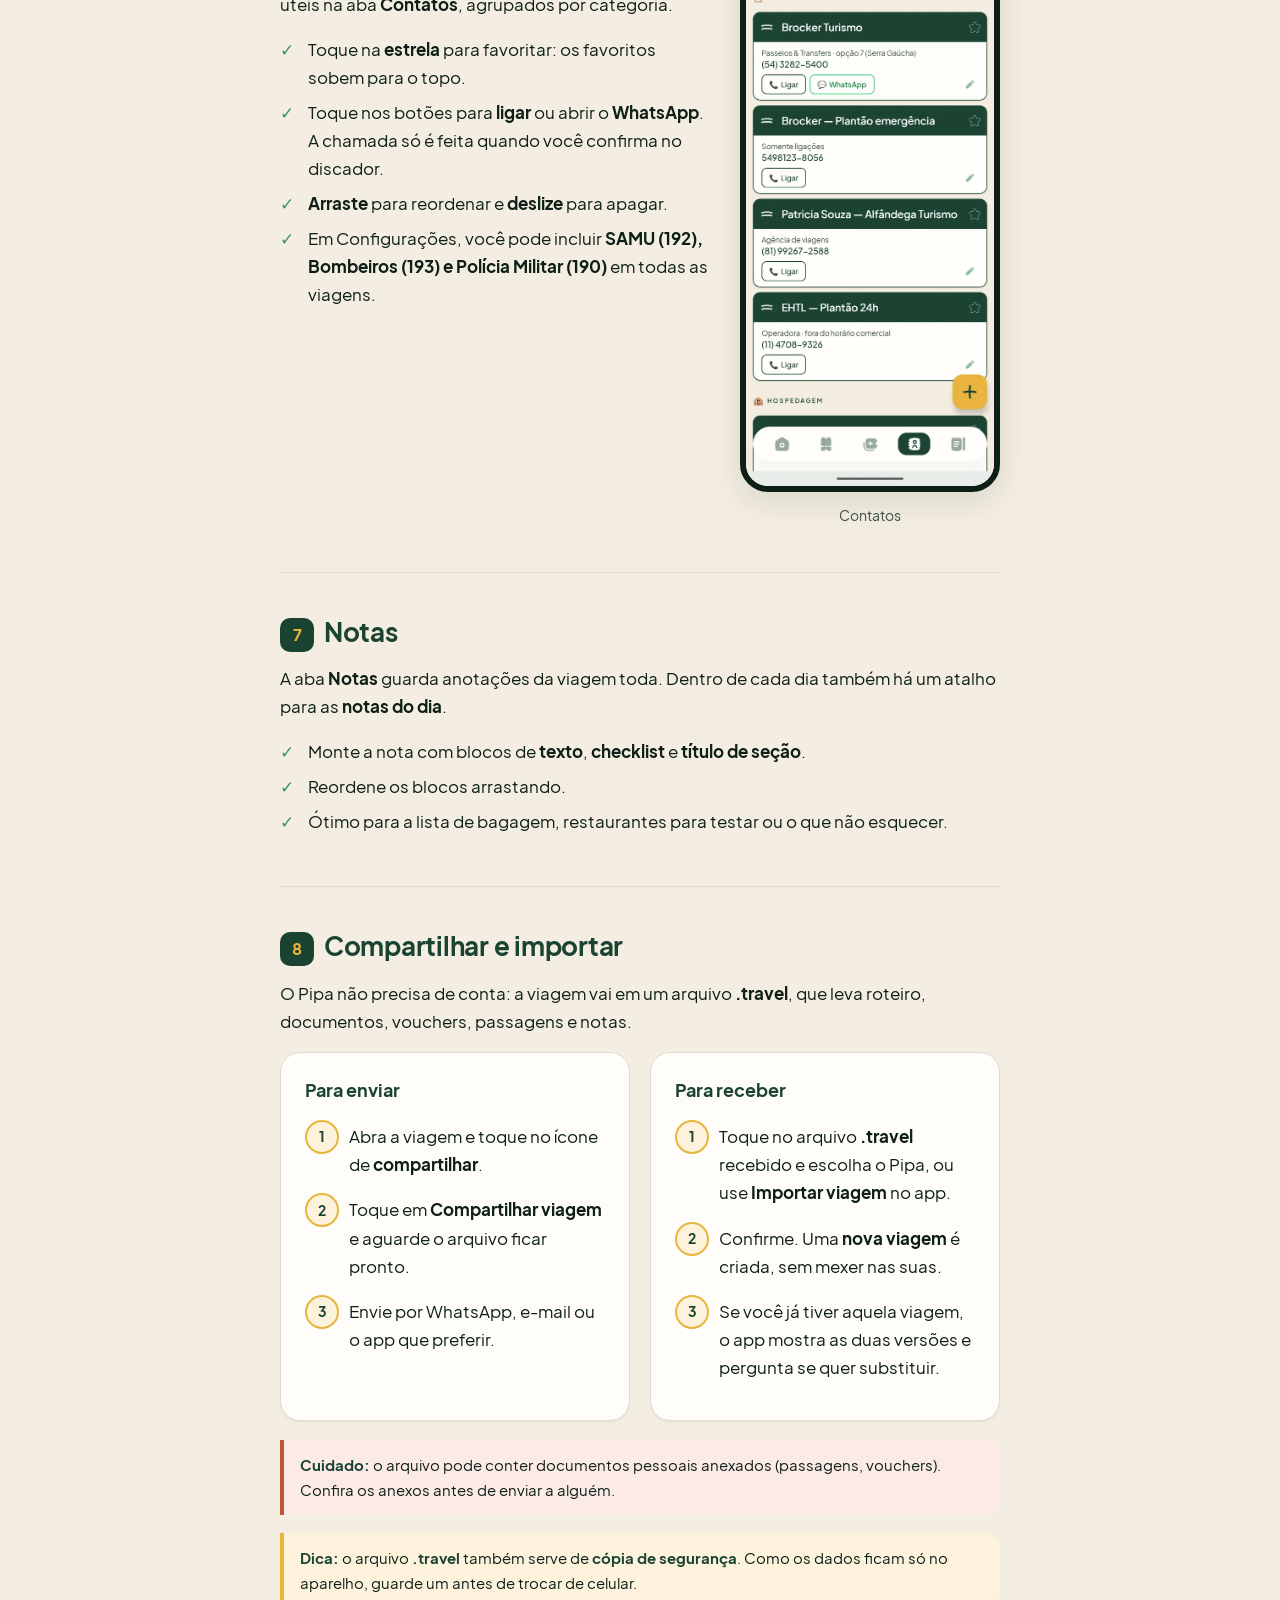
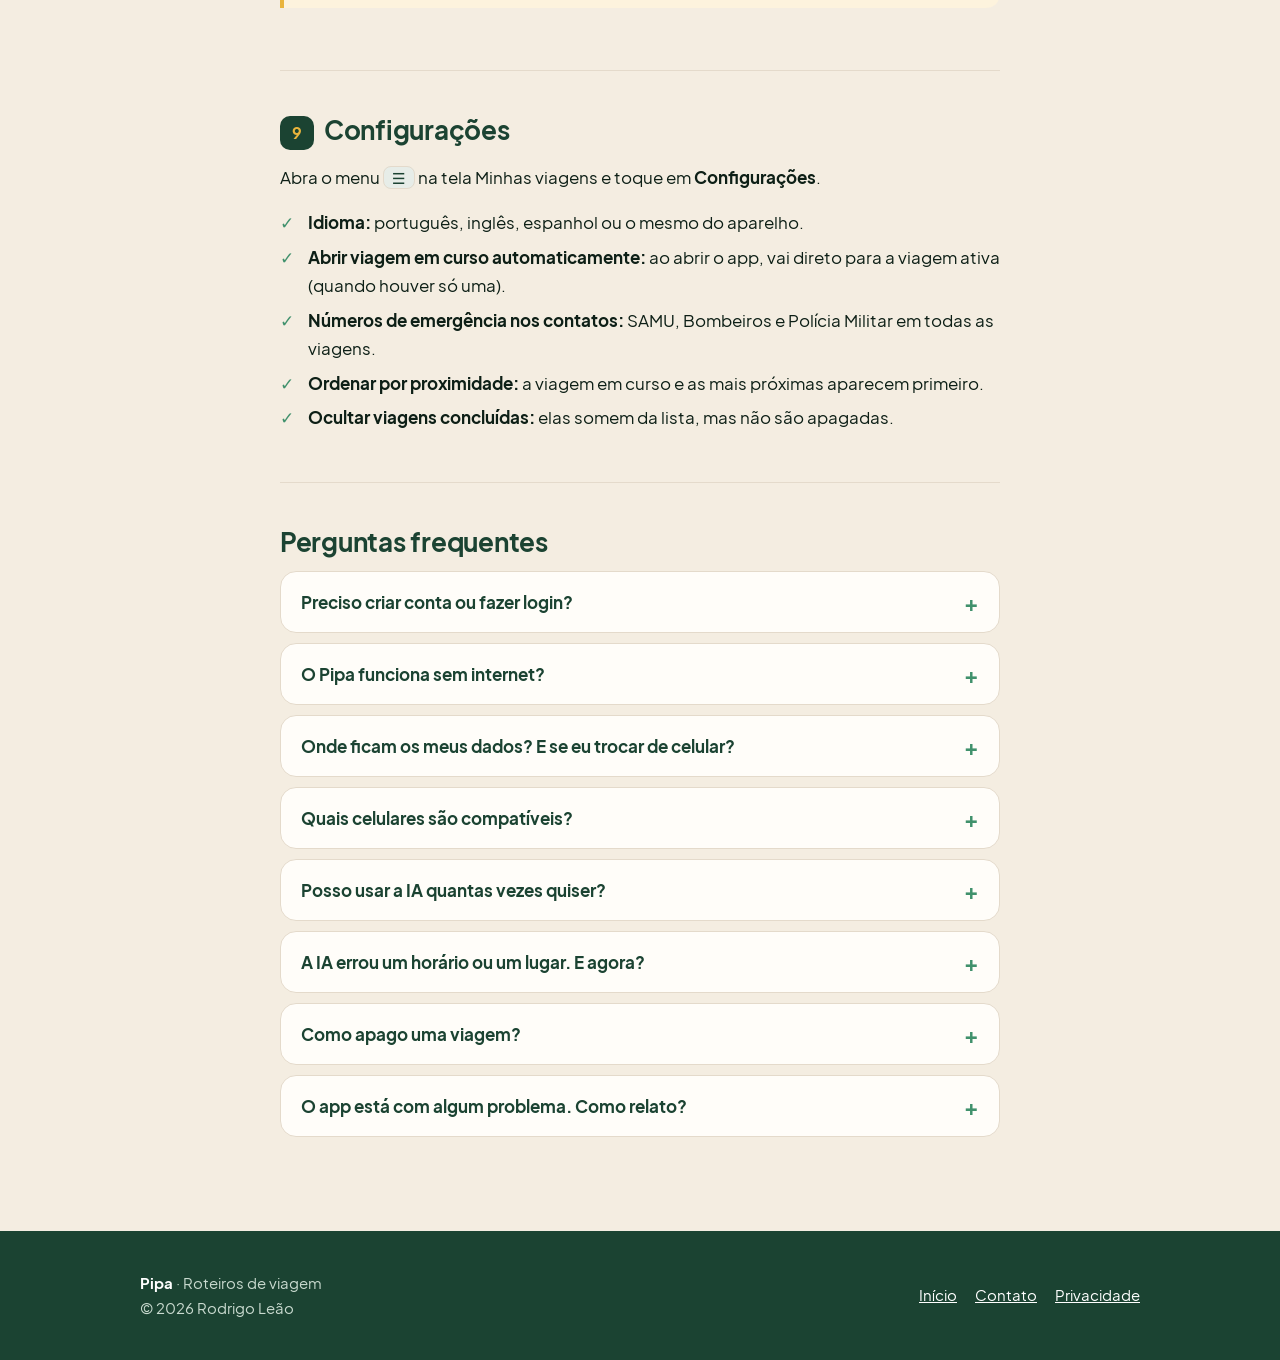
==== commit faab1d10: "feat(site): vídeo de Vouchers com indicador de toque e texto da seção 4 corrigido Mostra criar vouch" ====
--- a/docs/como-usar/index.html
+++ b/docs/como-usar/index.html
@@ -146,17 +146,17 @@
           <h2><span class="num">4</span>Vouchers</h2>
           <p>Na aba <b>Vouchers</b> ficam reservas, ingressos e comprovantes, em PDF, imagem ou link.</p>
           <ol class="steps">
-            <li>Toque em <span class="k">+</span> e escolha a categoria, a pessoa e o dia da viagem.</li>
-            <li>Anexe o arquivo ou cole o link.</li>
-            <li>Use o menu da tela para agrupar <b>por categoria, por pessoa ou por dia</b>.</li>
+            <li>Toque em <span class="k">+</span>, dê um nome ao voucher e escolha a categoria e para quem ele é. Se quiser, escolha também o dia da viagem.</li>
+            <li>Em <b>Arquivo ou link</b>, anexe o arquivo ou cole o link.</li>
+            <li>Toque no ícone de agrupar, no topo da tela, para ver <b>por categoria, por pessoa ou por dia da viagem</b>.</li>
           </ol>
           <ul class="check">
-            <li>Marque como <b>“Usado”</b> depois de utilizar.</li>
-            <li>Mantenha o dedo pressionado em um voucher para <b>reordenar</b>.</li>
-            <li>Crie <b>categorias personalizadas</b> se as padrão não servirem.</li>
+            <li>Toque no círculo do cartão para marcar como <b>“Usado”</b> depois de utilizar.</li>
+            <li>Para <b>reordenar</b>, mantenha o dedo pressionado no ícone de duas linhas, à direita do cartão, e arraste dentro do mesmo grupo.</li>
+            <li>Em <b>Nova categoria</b>, crie <b>categorias personalizadas</b> se as padrão não servirem.</li>
           </ul>
         </div>
-        <figure class="shot"><img src="../screenshots/03_vouchers.webp" alt="Tela de vouchers" loading="lazy" width="600" height="1333"><figcaption>Vouchers</figcaption></figure>
+        <figure class="shot"><video muted loop playsinline preload="none" poster="../assets/video/v5_vouchers.jpg" width="540" height="1200" aria-label="Animação mostrando a criação de vouchers com arquivo e com link, uma categoria nova, a marcação como usado, o agrupamento da lista e a reordenação"><source src="../assets/video/v5_vouchers.mp4" type="video/mp4"></video><figcaption>Vouchers</figcaption></figure>
       </div>
     </article>
 
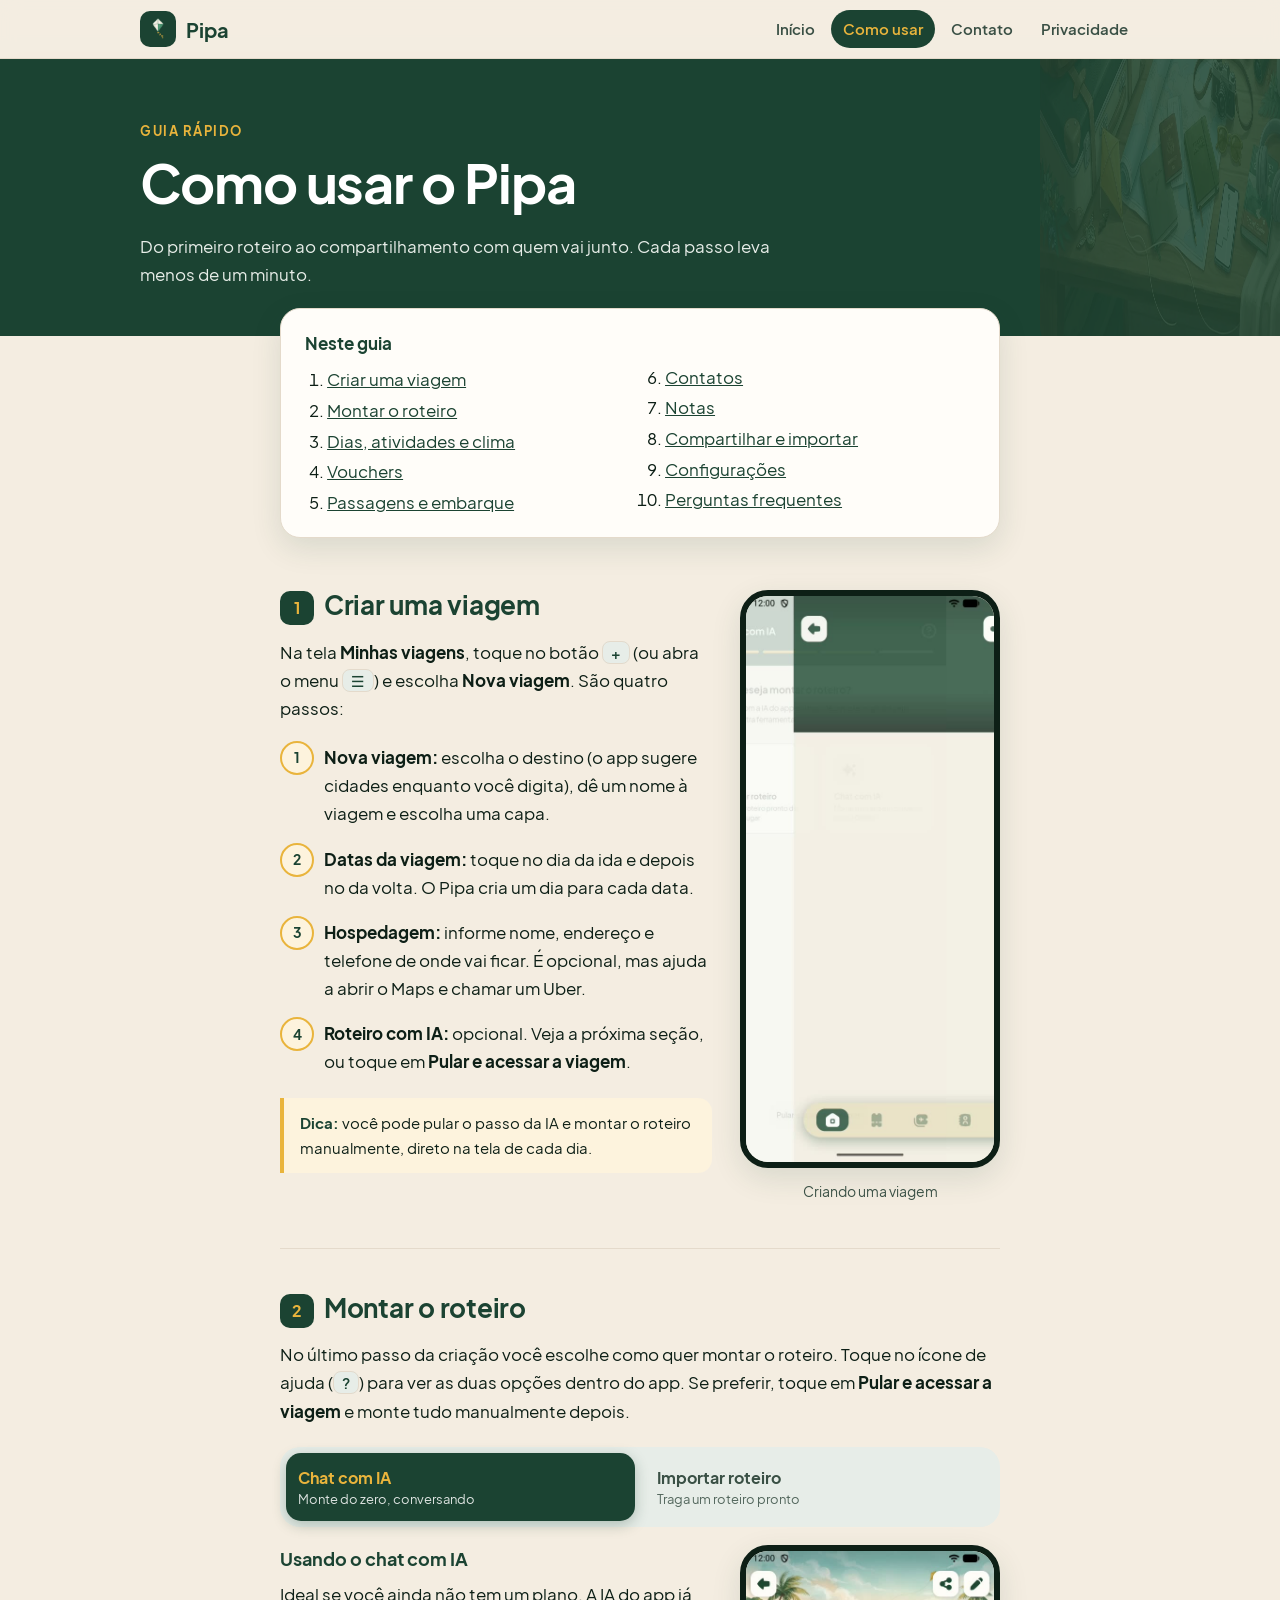
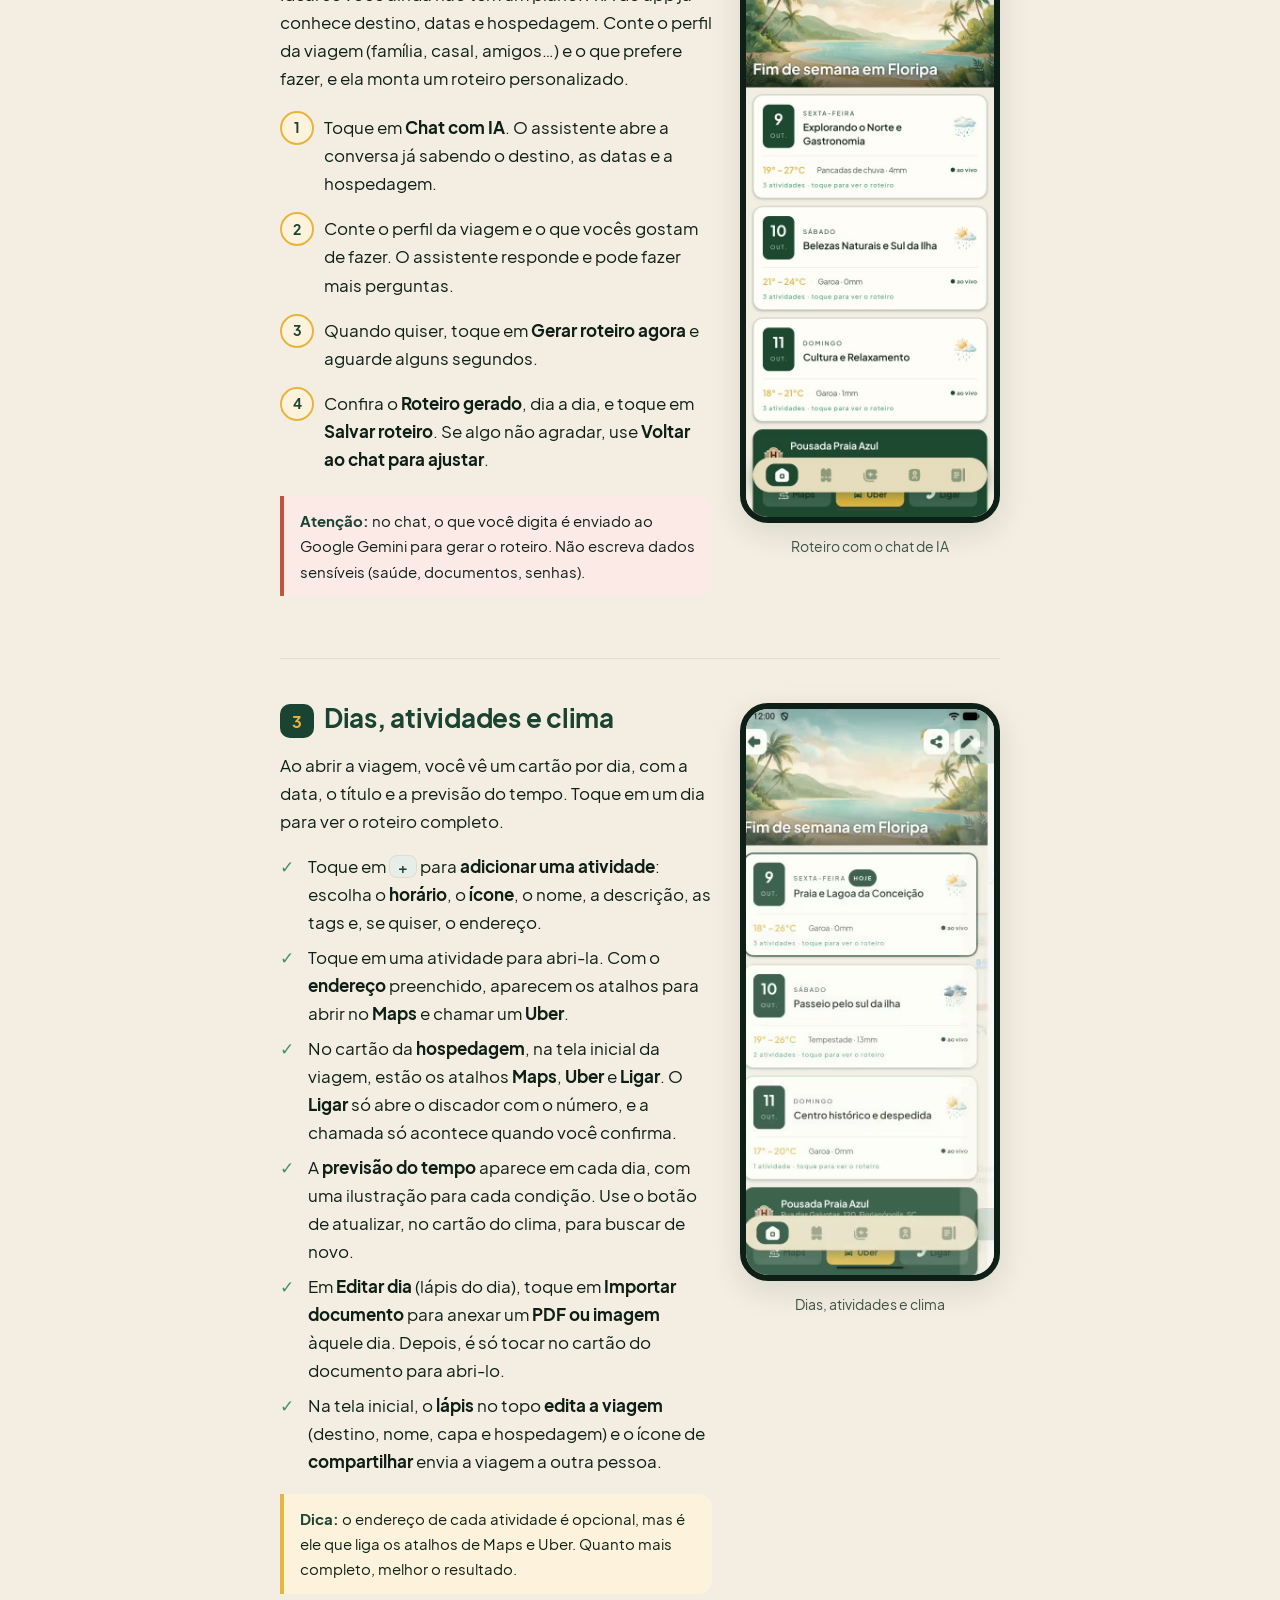
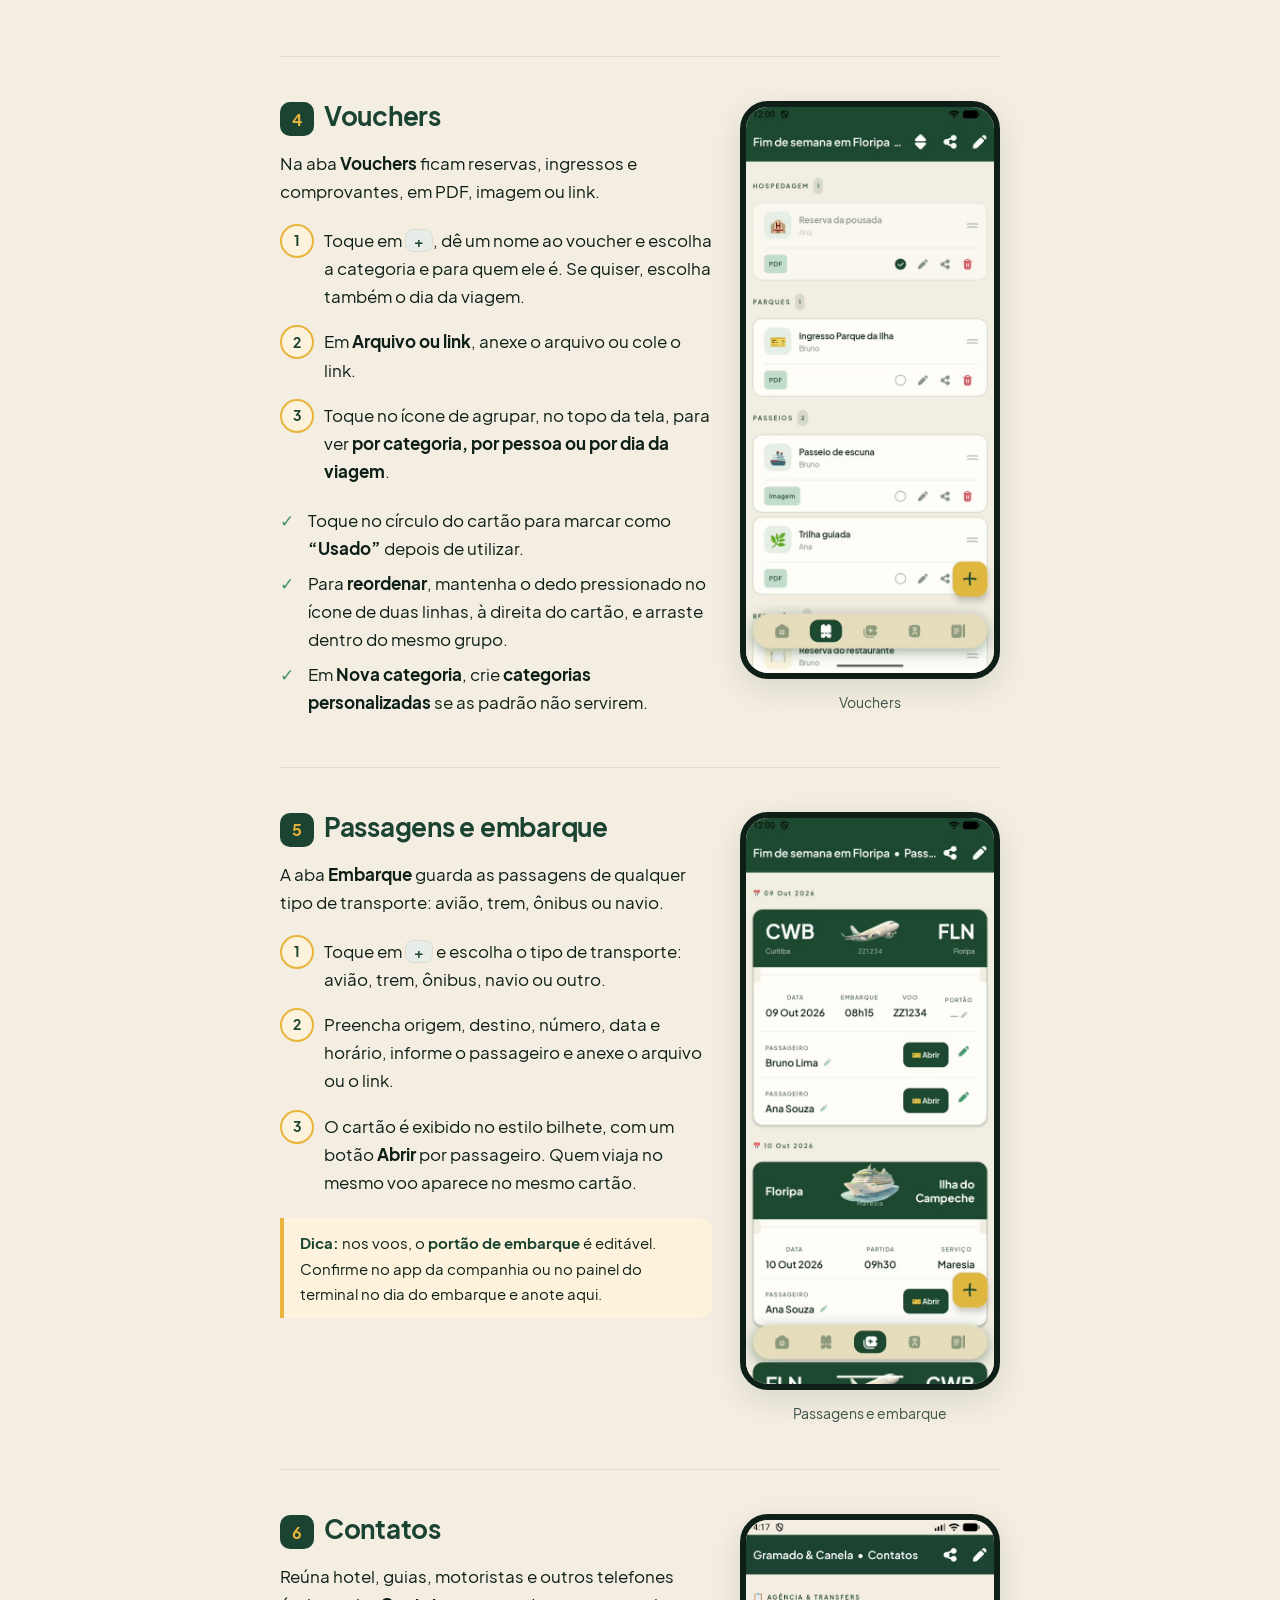
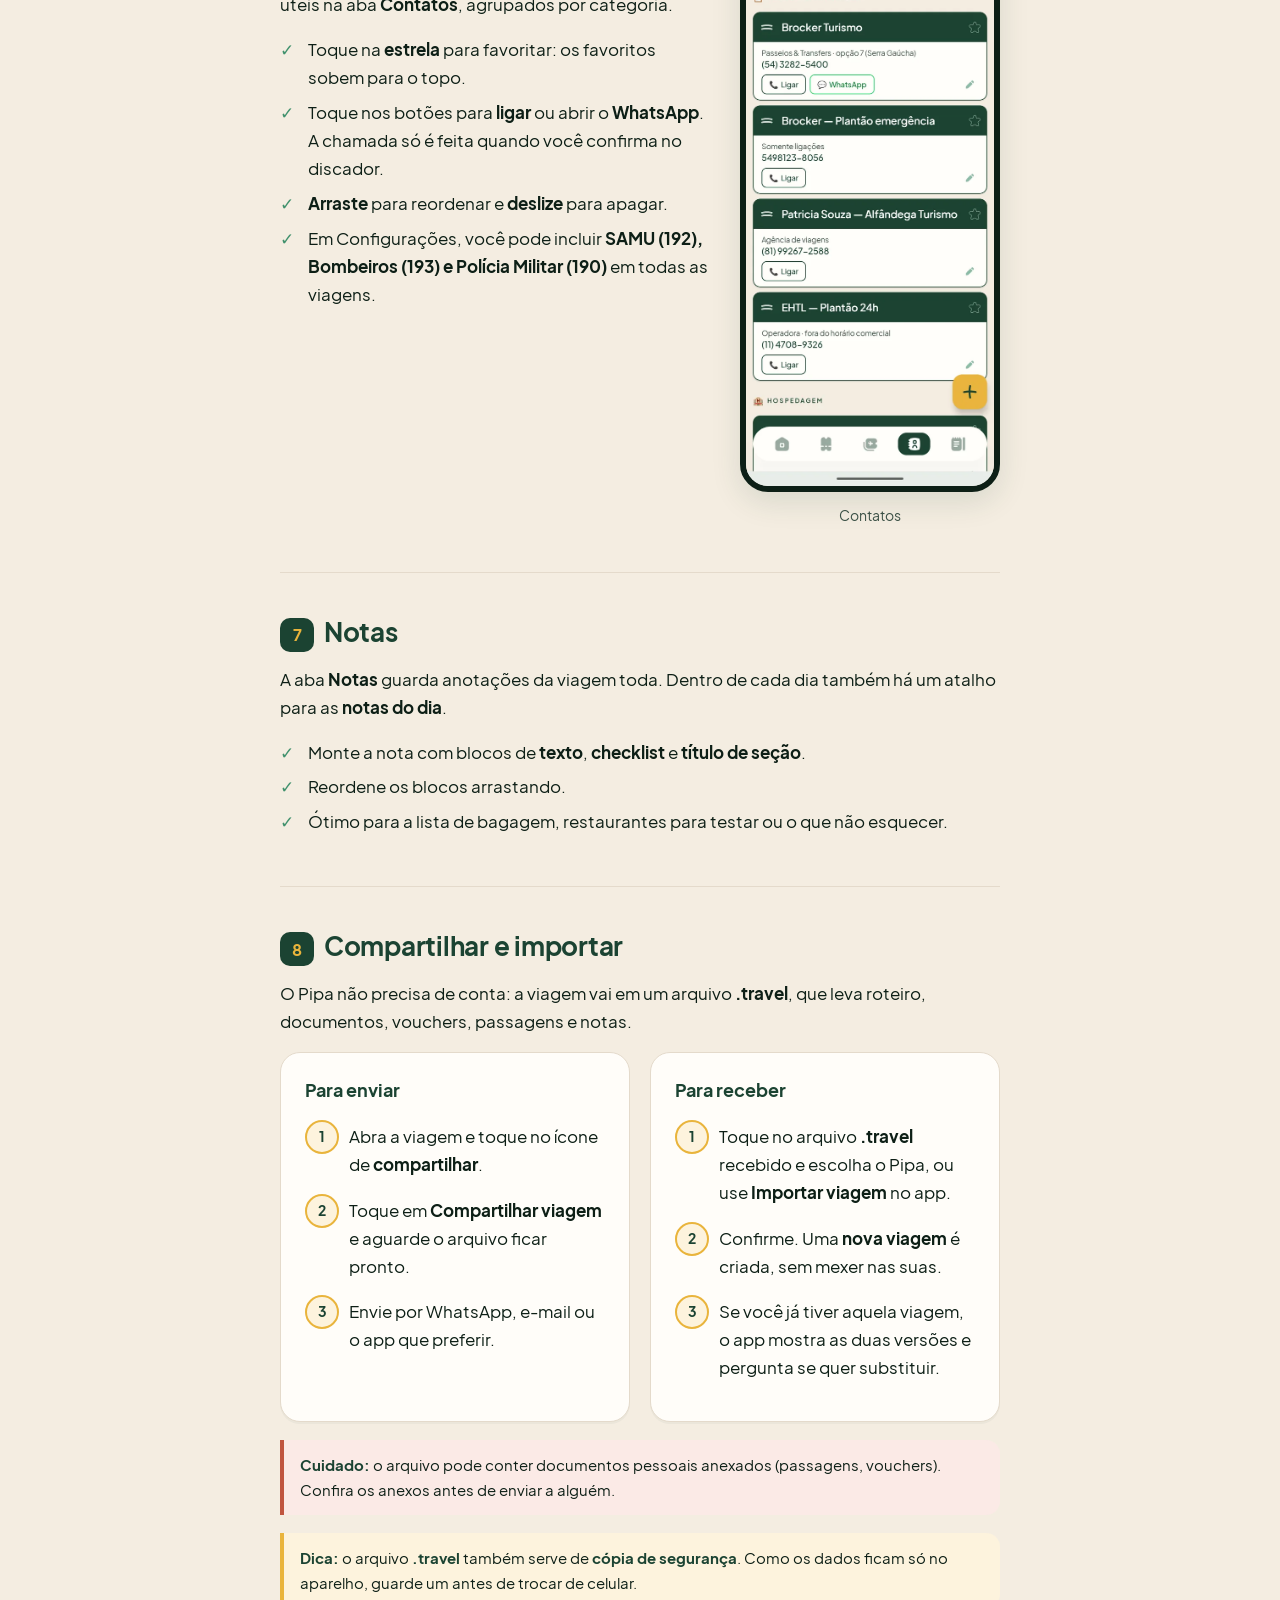
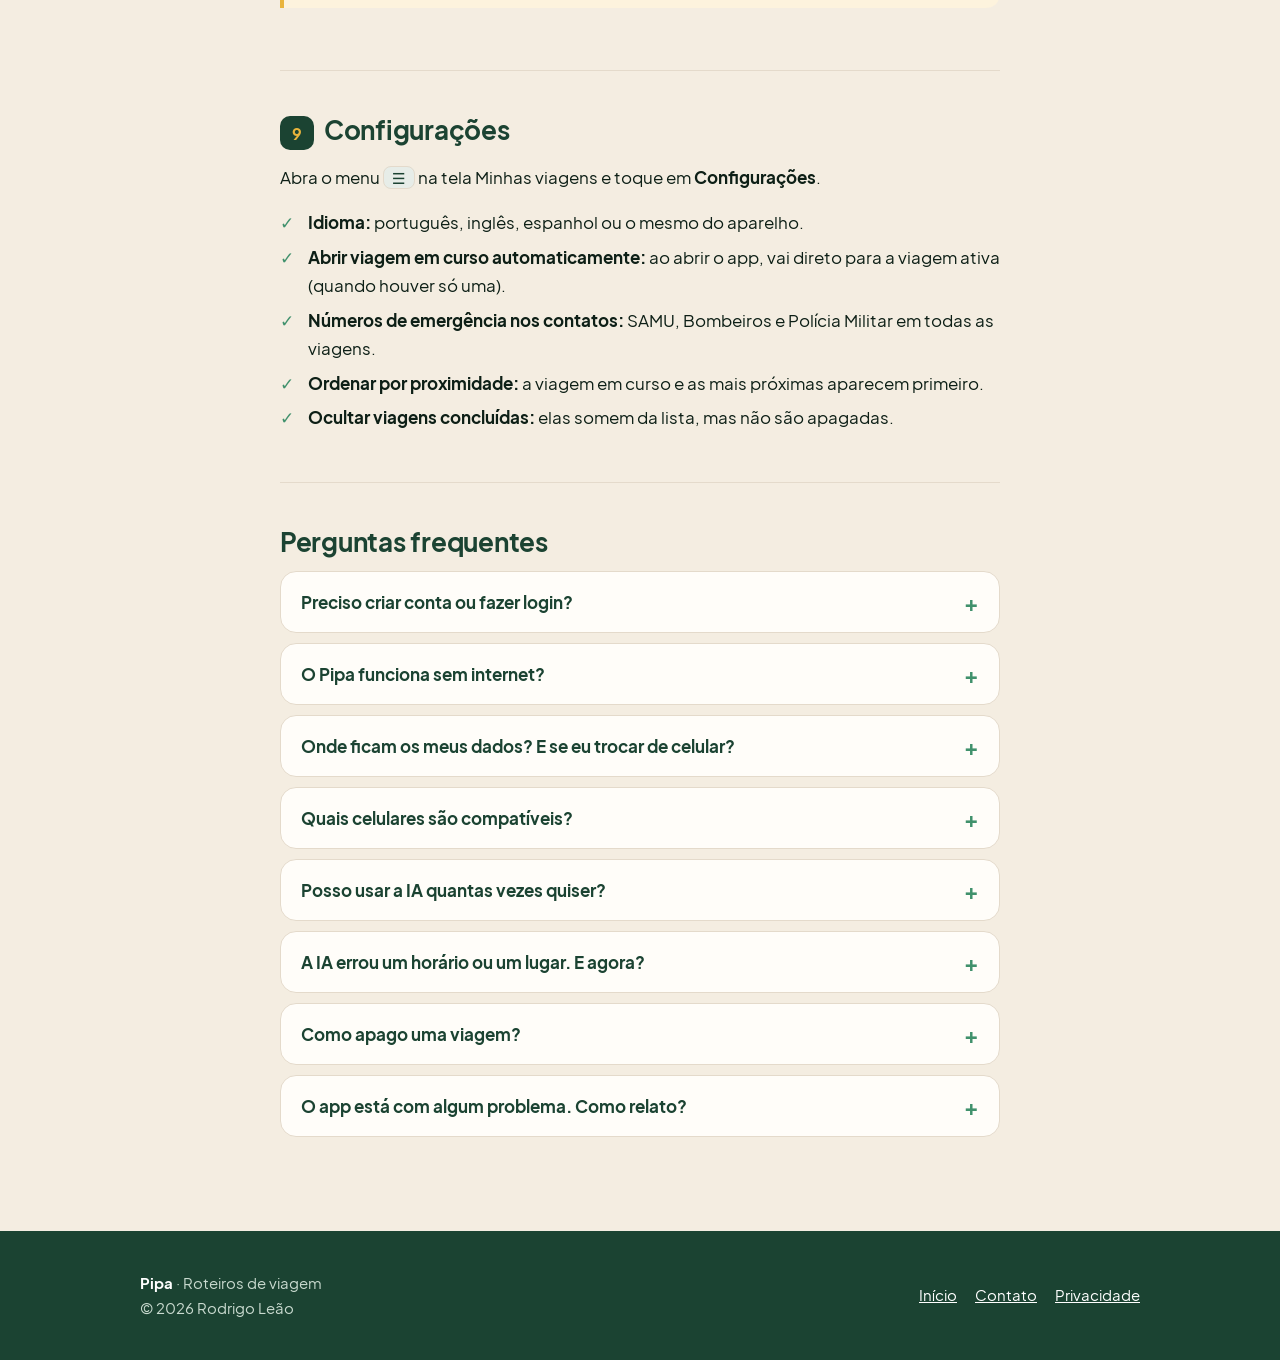
==== commit 42c068f9: "feat(site): vídeo de Passagens e embarque com indicador de toque e texto da seção 5 ajustado Mostra " ====
--- a/docs/como-usar/index.html
+++ b/docs/como-usar/index.html
@@ -167,13 +167,13 @@
           <h2><span class="num">5</span>Passagens e embarque</h2>
           <p>A aba <b>Embarque</b> guarda as passagens de qualquer tipo de transporte: avião, trem, ônibus ou navio.</p>
           <ol class="steps">
-            <li>Toque em <span class="k">+</span> e escolha o tipo de transporte.</li>
-            <li>Preencha origem, destino e horários, e anexe o arquivo ou o link.</li>
-            <li>O cartão é exibido no estilo bilhete, com um botão <b>Abrir</b> por passageiro.</li>
+            <li>Toque em <span class="k">+</span> e escolha o tipo de transporte: avião, trem, ônibus, navio ou outro.</li>
+            <li>Preencha origem, destino, número, data e horário, informe o passageiro e anexe o arquivo ou o link.</li>
+            <li>O cartão é exibido no estilo bilhete, com um botão <b>Abrir</b> por passageiro. Quem viaja no mesmo voo aparece no mesmo cartão.</li>
           </ol>
           <div class="tip"><b>Dica:</b> nos voos, o <b>portão de embarque</b> é editável. Confirme no app da companhia ou no painel do terminal no dia do embarque e anote aqui.</div>
         </div>
-        <figure class="shot"><img src="../screenshots/04_passagens.webp" alt="Tela de passagens" loading="lazy" width="600" height="1333"><figcaption>Passagens</figcaption></figure>
+        <figure class="shot"><video muted loop playsinline preload="none" poster="../assets/video/v6_passagens.jpg" width="540" height="1200" aria-label="Animação mostrando a criação de uma passagem de avião, com origem, destino, data, horário, passageiro e link, e o cartão no estilo bilhete com um botão Abrir para cada passageiro"><source src="../assets/video/v6_passagens.mp4" type="video/mp4"></video><figcaption>Passagens e embarque</figcaption></figure>
       </div>
     </article>
 
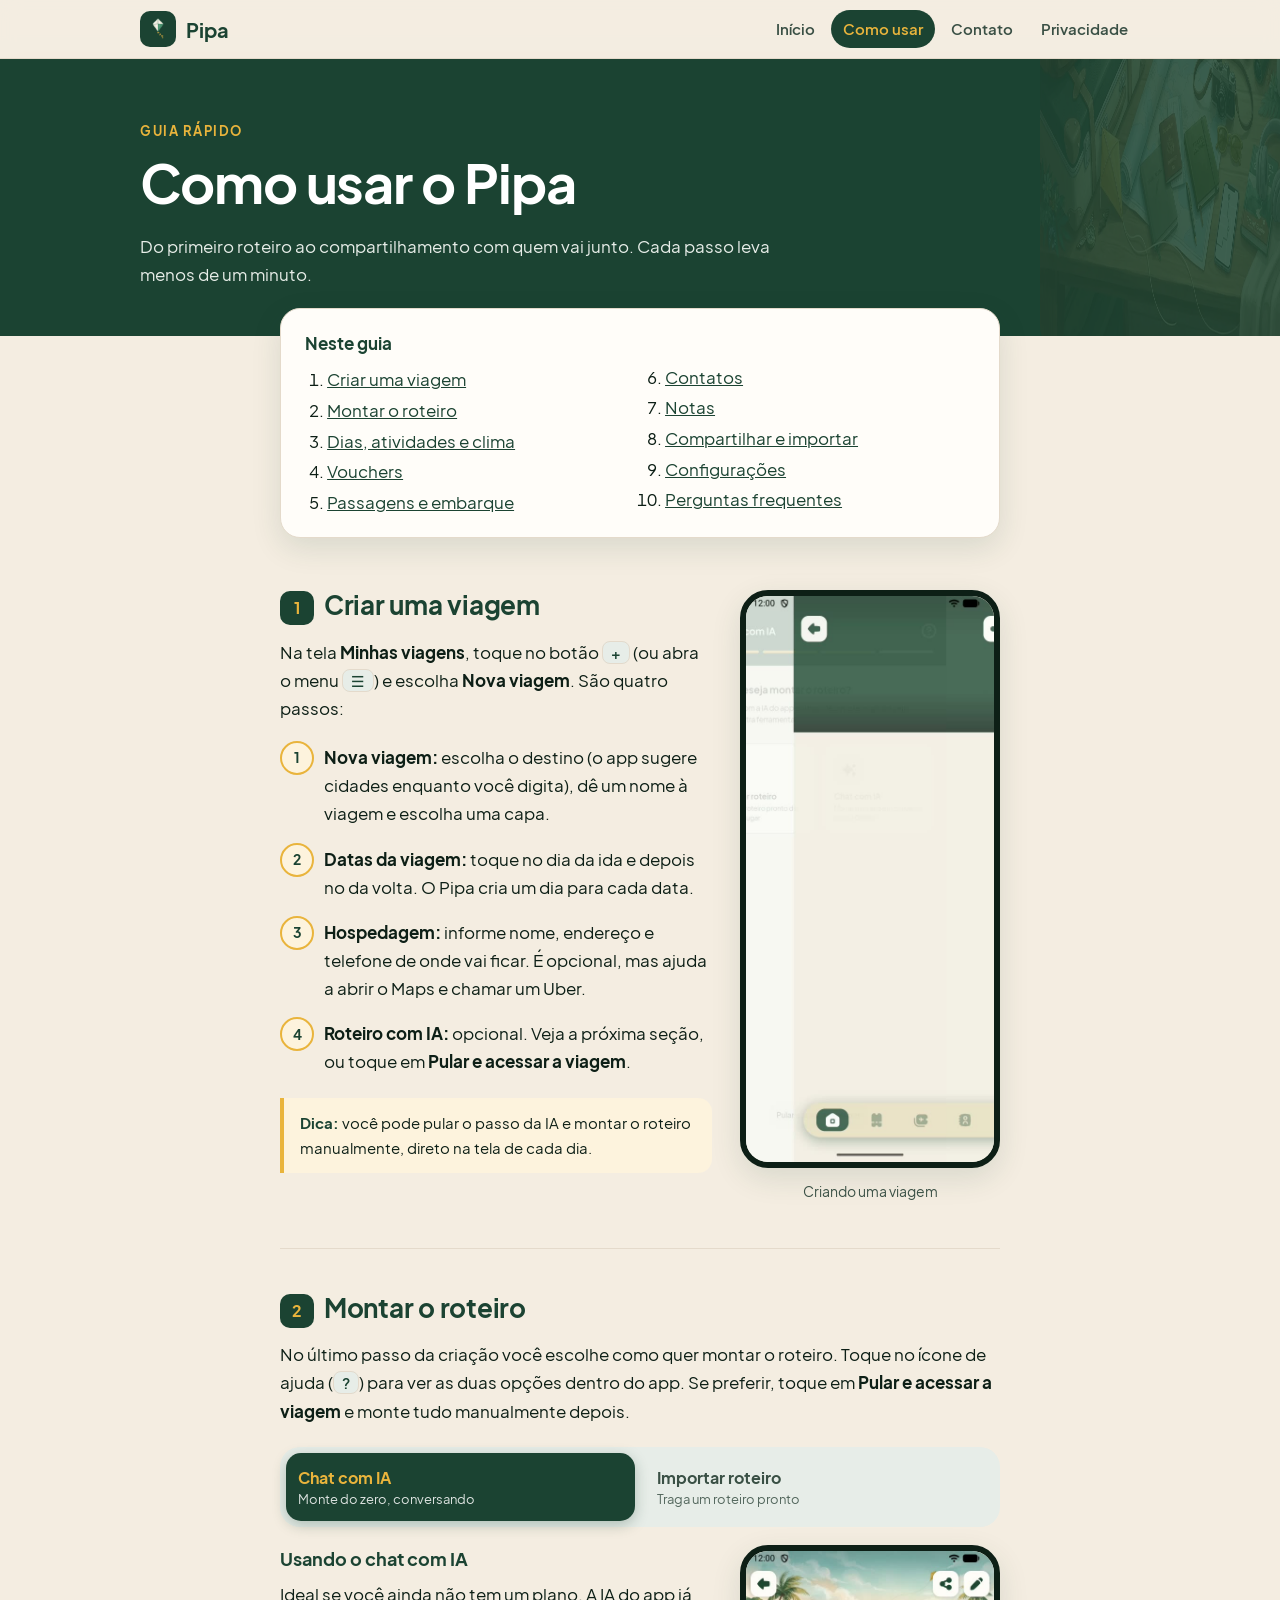
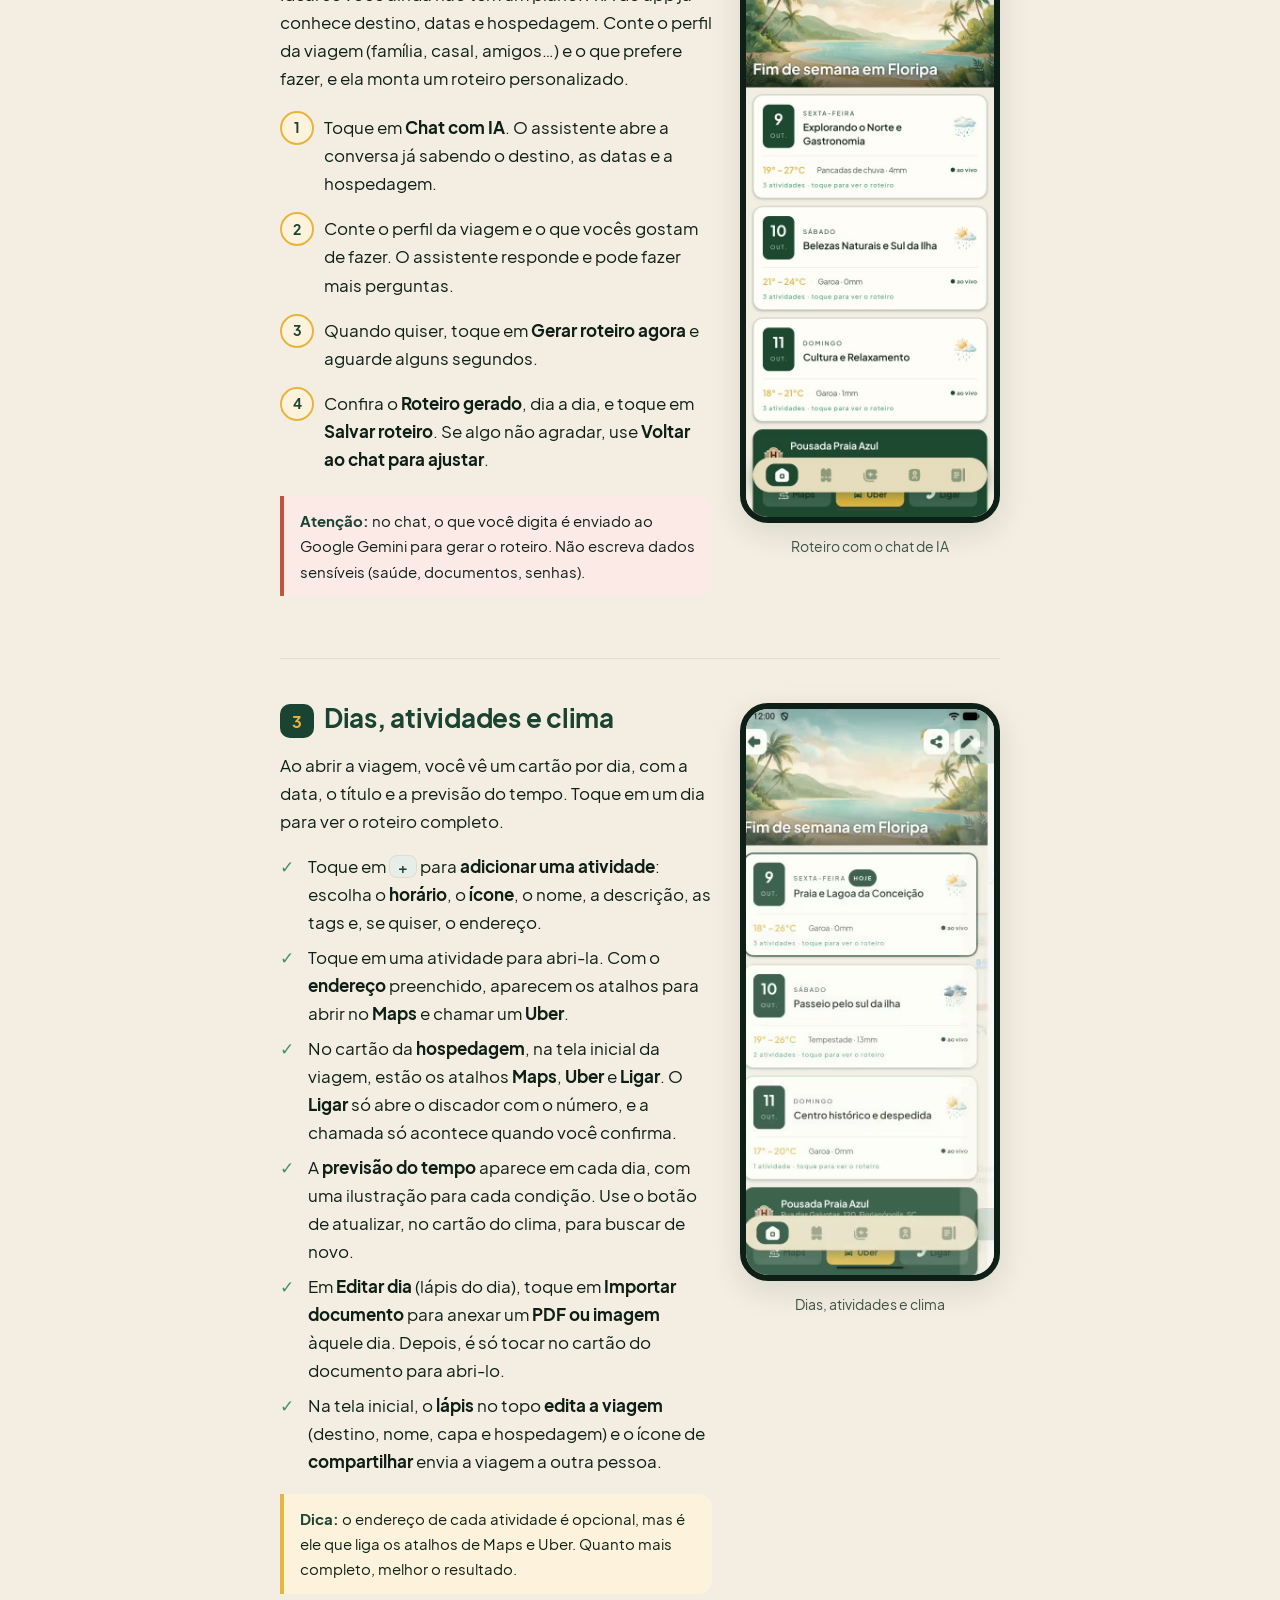
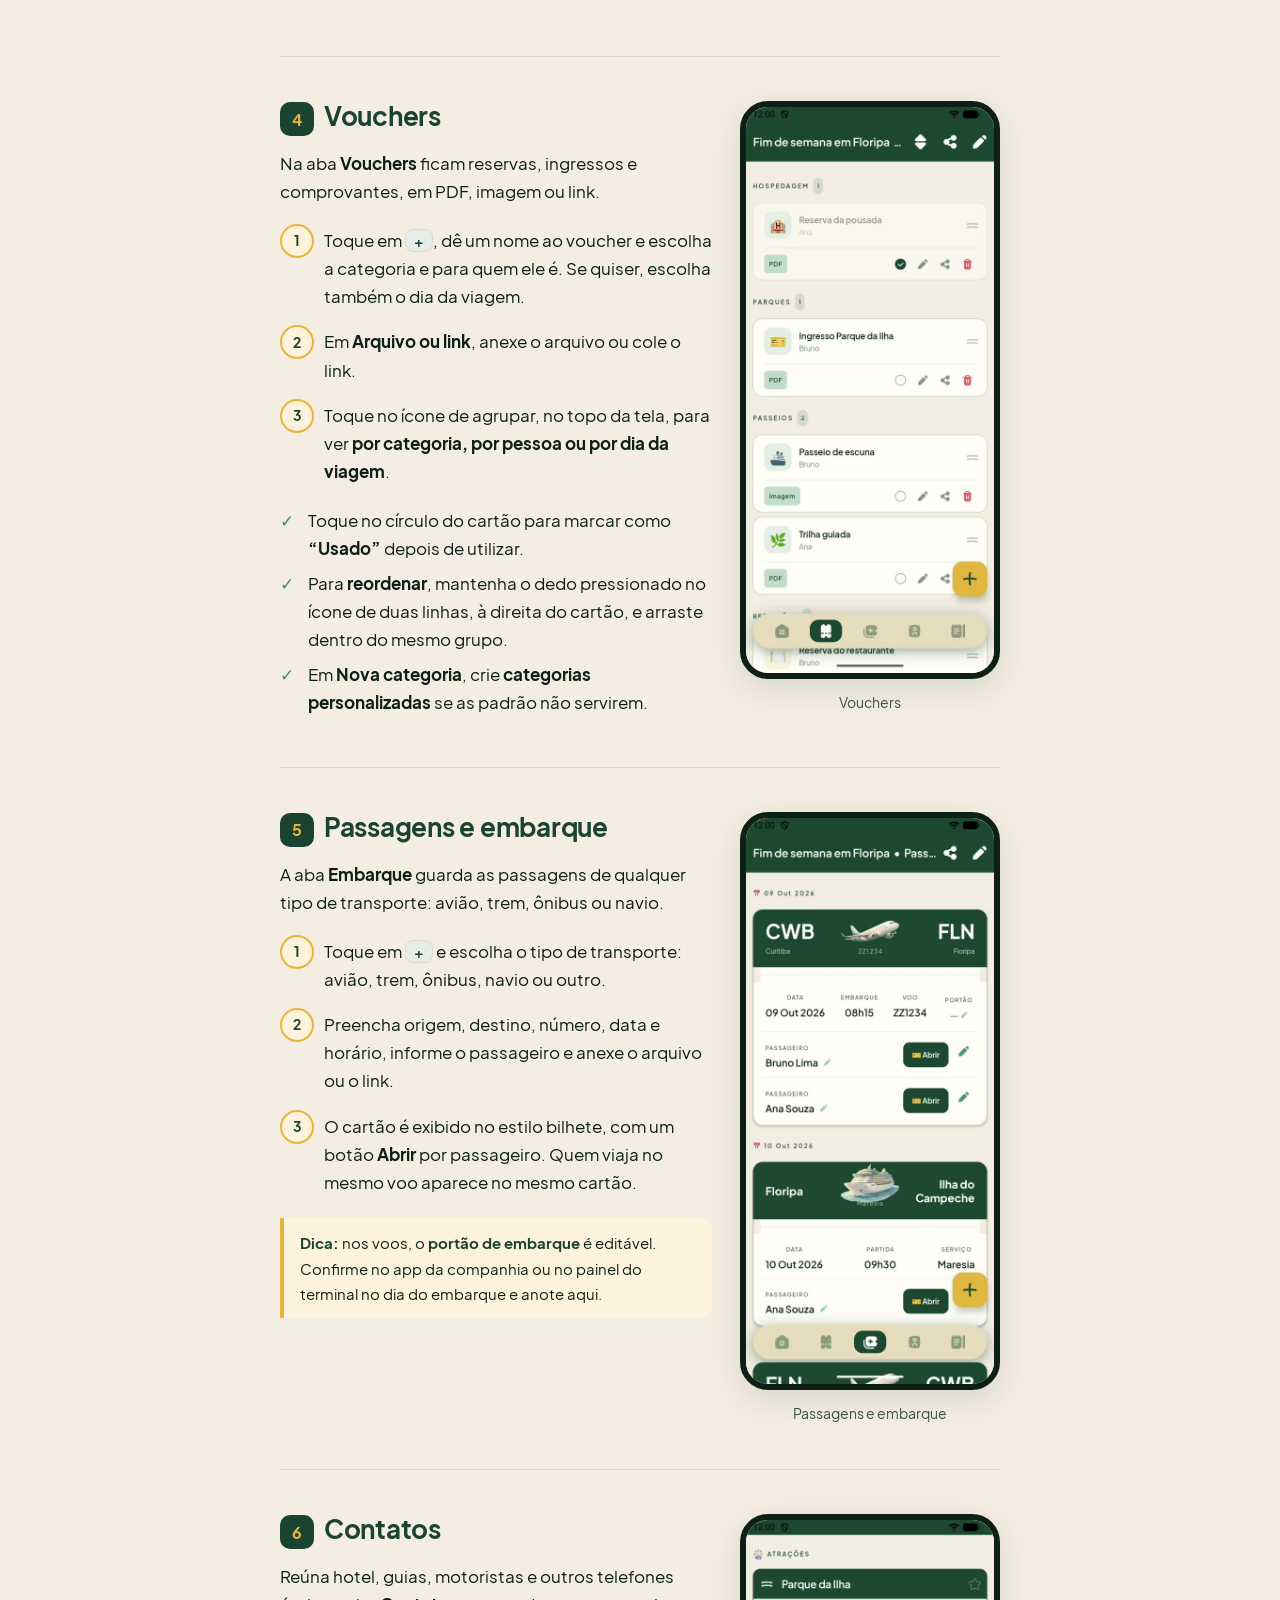
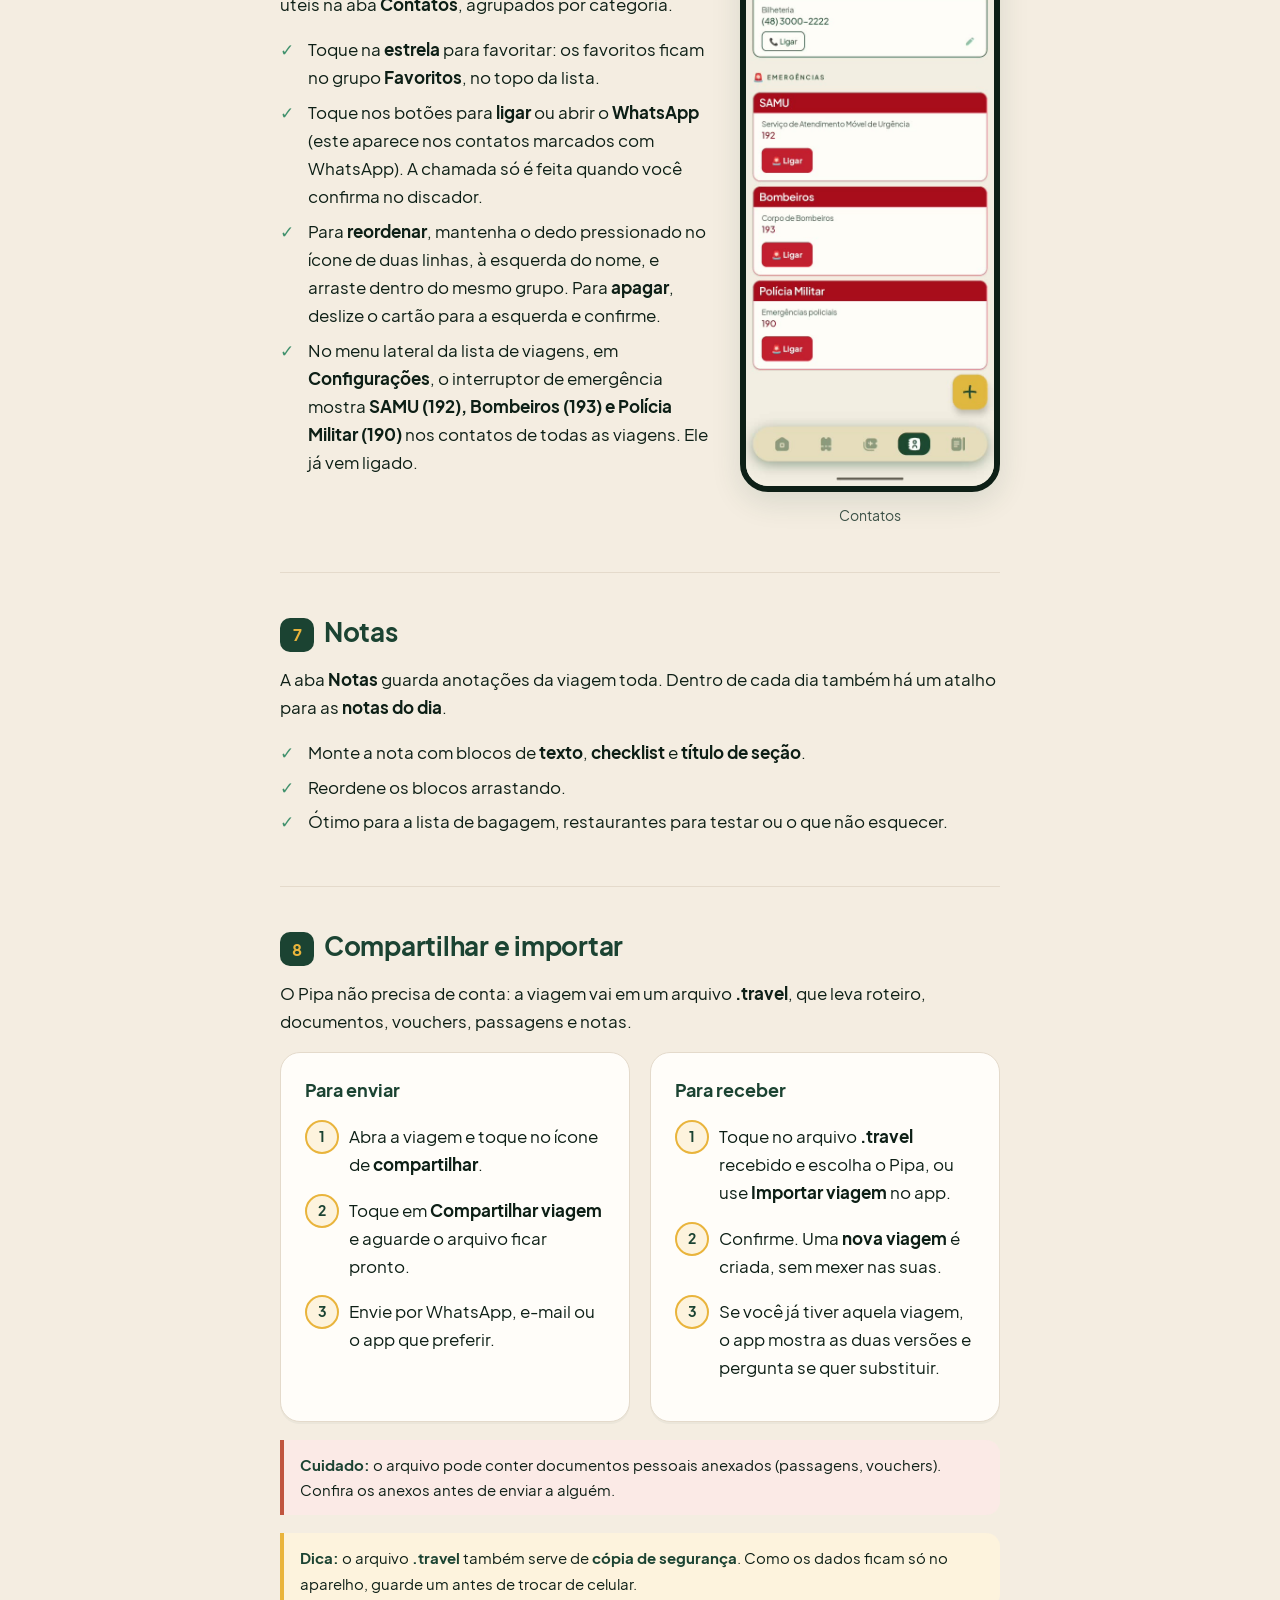
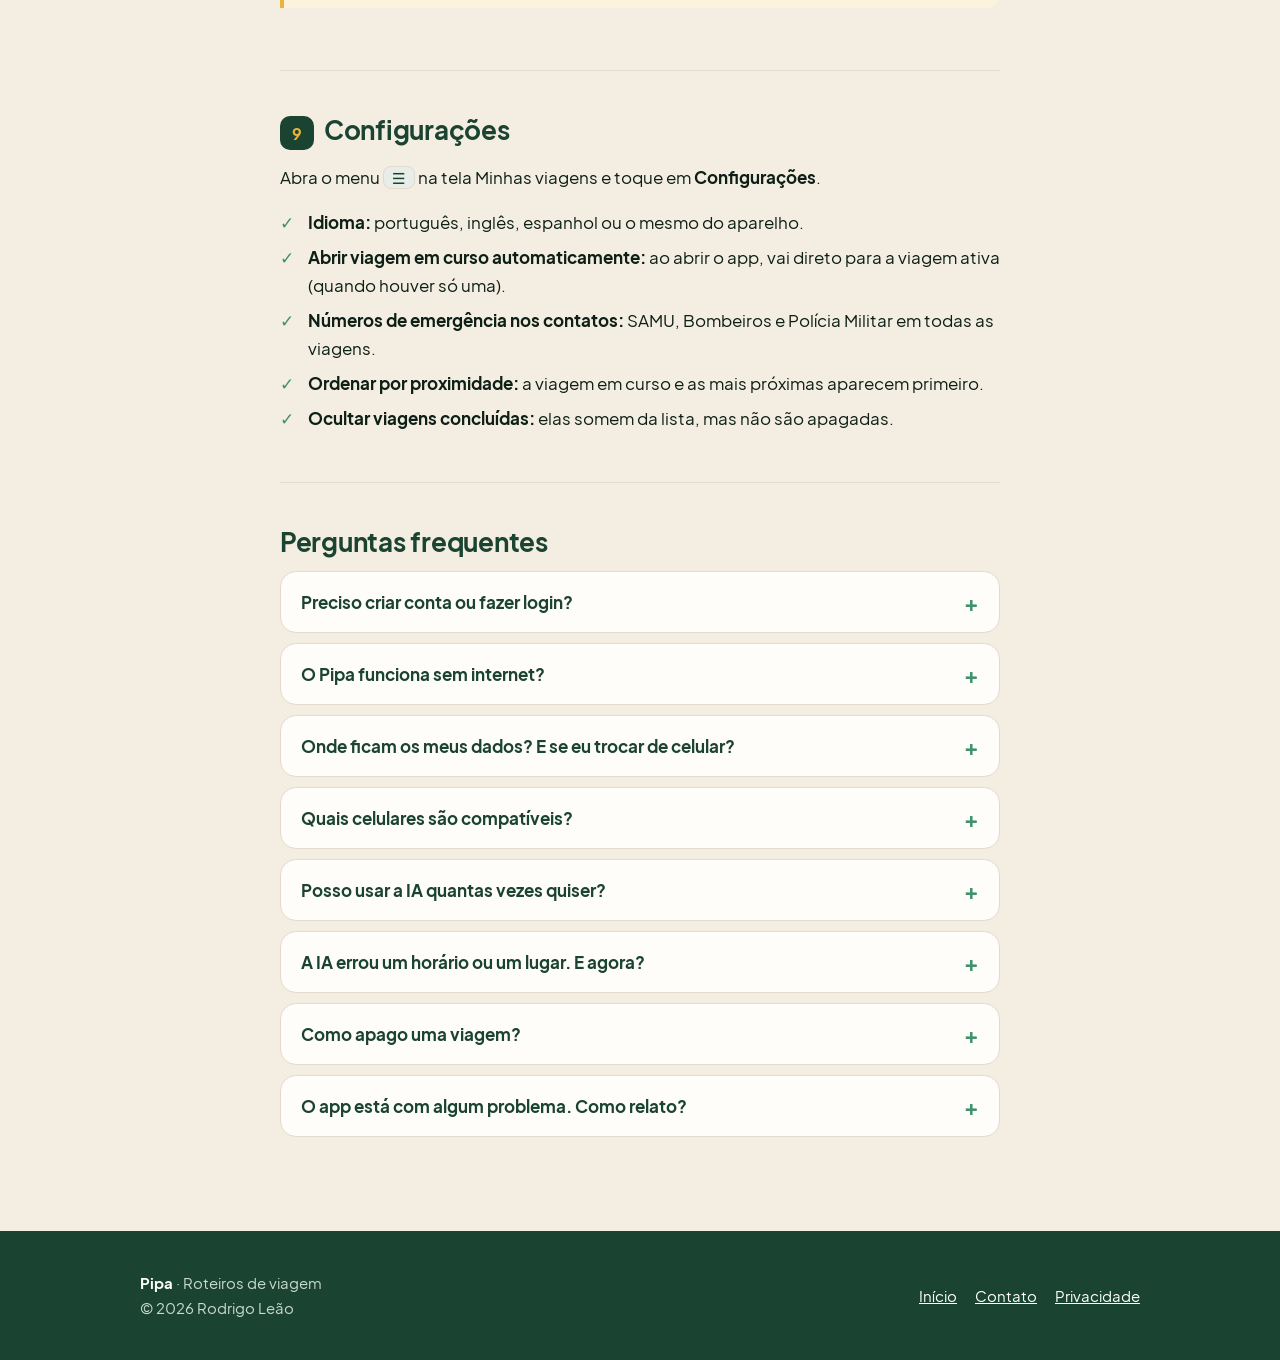
==== commit 0ac58733: "feat(site): vídeo de Contatos com indicador de toque e texto da seção 6 ajustado Mostra favoritar, l" ====
--- a/docs/como-usar/index.html
+++ b/docs/como-usar/index.html
@@ -184,13 +184,13 @@
           <h2><span class="num">6</span>Contatos</h2>
           <p>Reúna hotel, guias, motoristas e outros telefones úteis na aba <b>Contatos</b>, agrupados por categoria.</p>
           <ul class="check">
-            <li>Toque na <b>estrela</b> para favoritar: os favoritos sobem para o topo.</li>
-            <li>Toque nos botões para <b>ligar</b> ou abrir o <b>WhatsApp</b>. A chamada só é feita quando você confirma no discador.</li>
-            <li><b>Arraste</b> para reordenar e <b>deslize</b> para apagar.</li>
-            <li>Em Configurações, você pode incluir <b>SAMU (192), Bombeiros (193) e Polícia Militar (190)</b> em todas as viagens.</li>
+            <li>Toque na <b>estrela</b> para favoritar: os favoritos ficam no grupo <b>Favoritos</b>, no topo da lista.</li>
+            <li>Toque nos botões para <b>ligar</b> ou abrir o <b>WhatsApp</b> (este aparece nos contatos marcados com WhatsApp). A chamada só é feita quando você confirma no discador.</li>
+            <li>Para <b>reordenar</b>, mantenha o dedo pressionado no ícone de duas linhas, à esquerda do nome, e arraste dentro do mesmo grupo. Para <b>apagar</b>, deslize o cartão para a esquerda e confirme.</li>
+            <li>No menu lateral da lista de viagens, em <b>Configurações</b>, o interruptor de emergência mostra <b>SAMU (192), Bombeiros (193) e Polícia Militar (190)</b> nos contatos de todas as viagens. Ele já vem ligado.</li>
           </ul>
         </div>
-        <figure class="shot"><img src="../screenshots/05_contatos.webp" alt="Tela de contatos" loading="lazy" width="600" height="1333"><figcaption>Contatos</figcaption></figure>
+        <figure class="shot"><video muted loop playsinline preload="none" poster="../assets/video/v7_contatos.jpg" width="540" height="1200" aria-label="Animação mostrando os contatos: favoritar, ligar pelo discador, reordenar, apagar deslizando e ligar os números de emergência em Configurações"><source src="../assets/video/v7_contatos.mp4" type="video/mp4"></video><figcaption>Contatos</figcaption></figure>
       </div>
     </article>
 
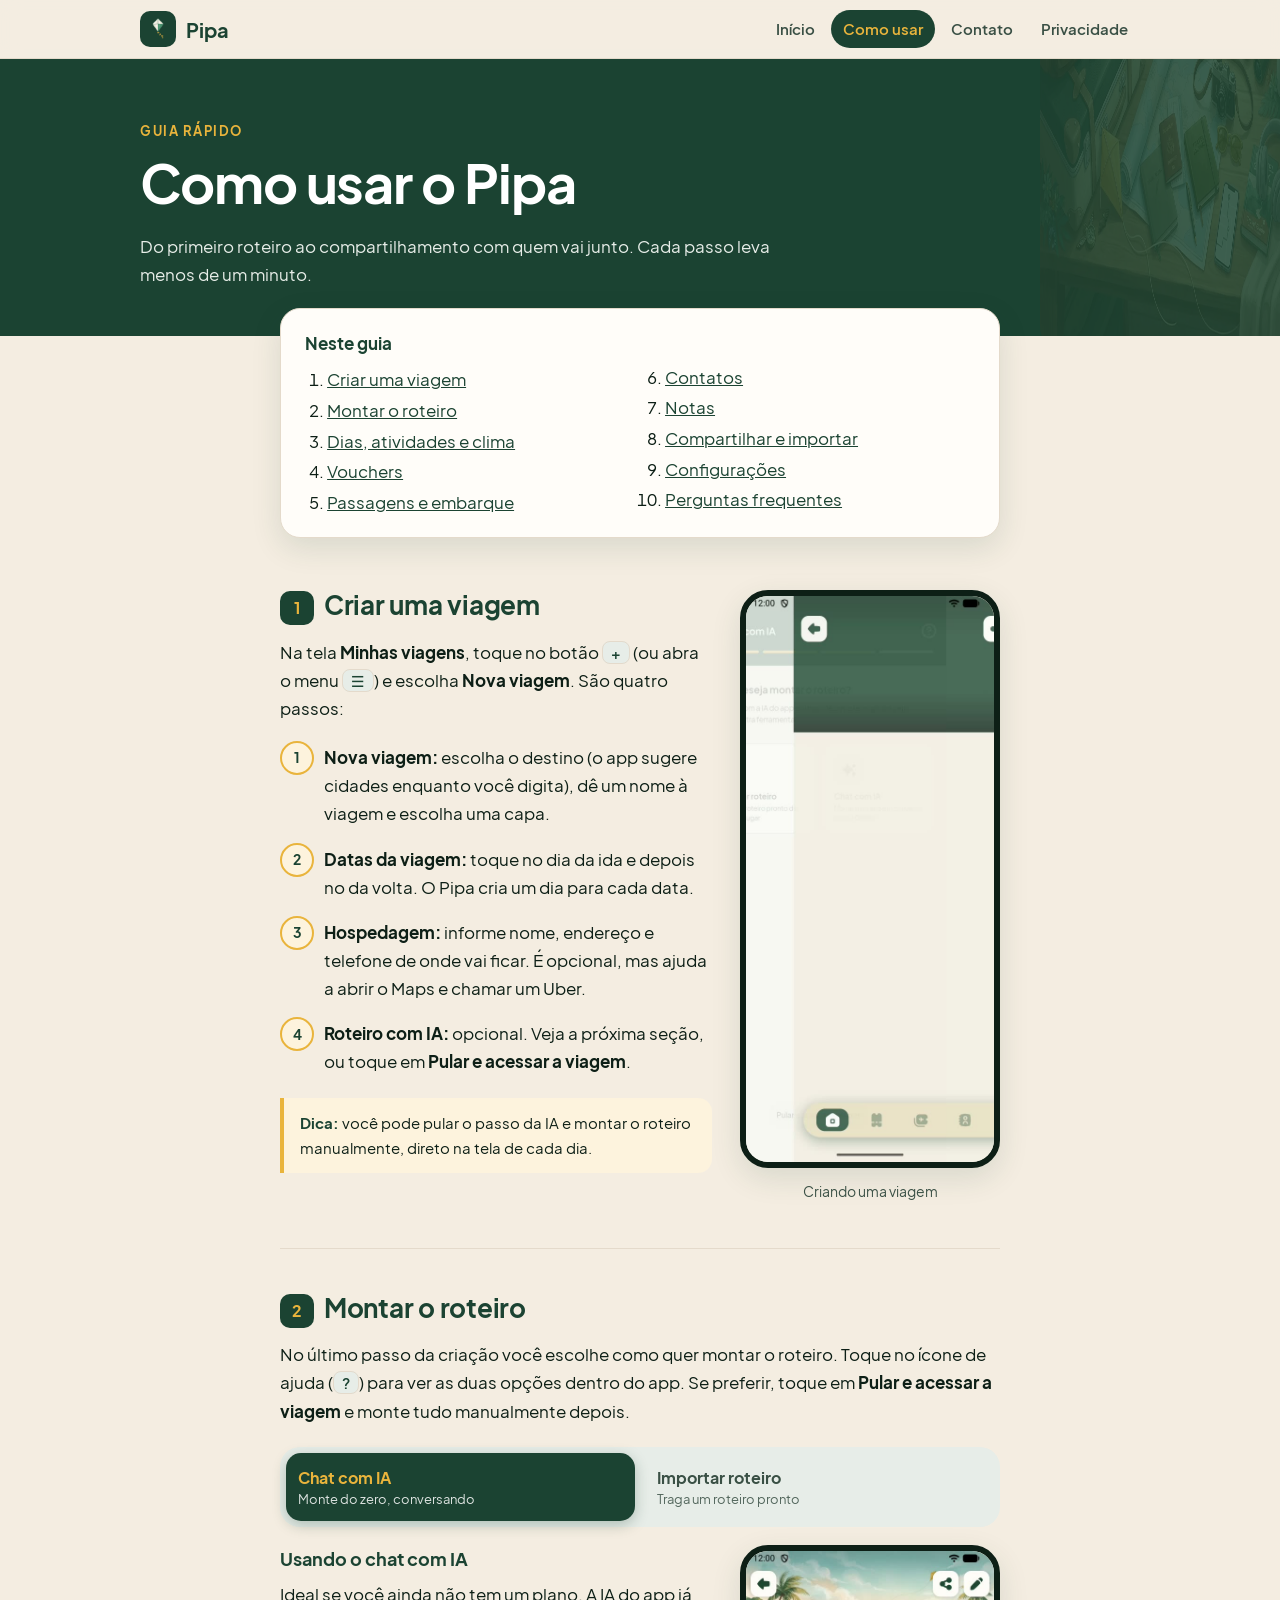
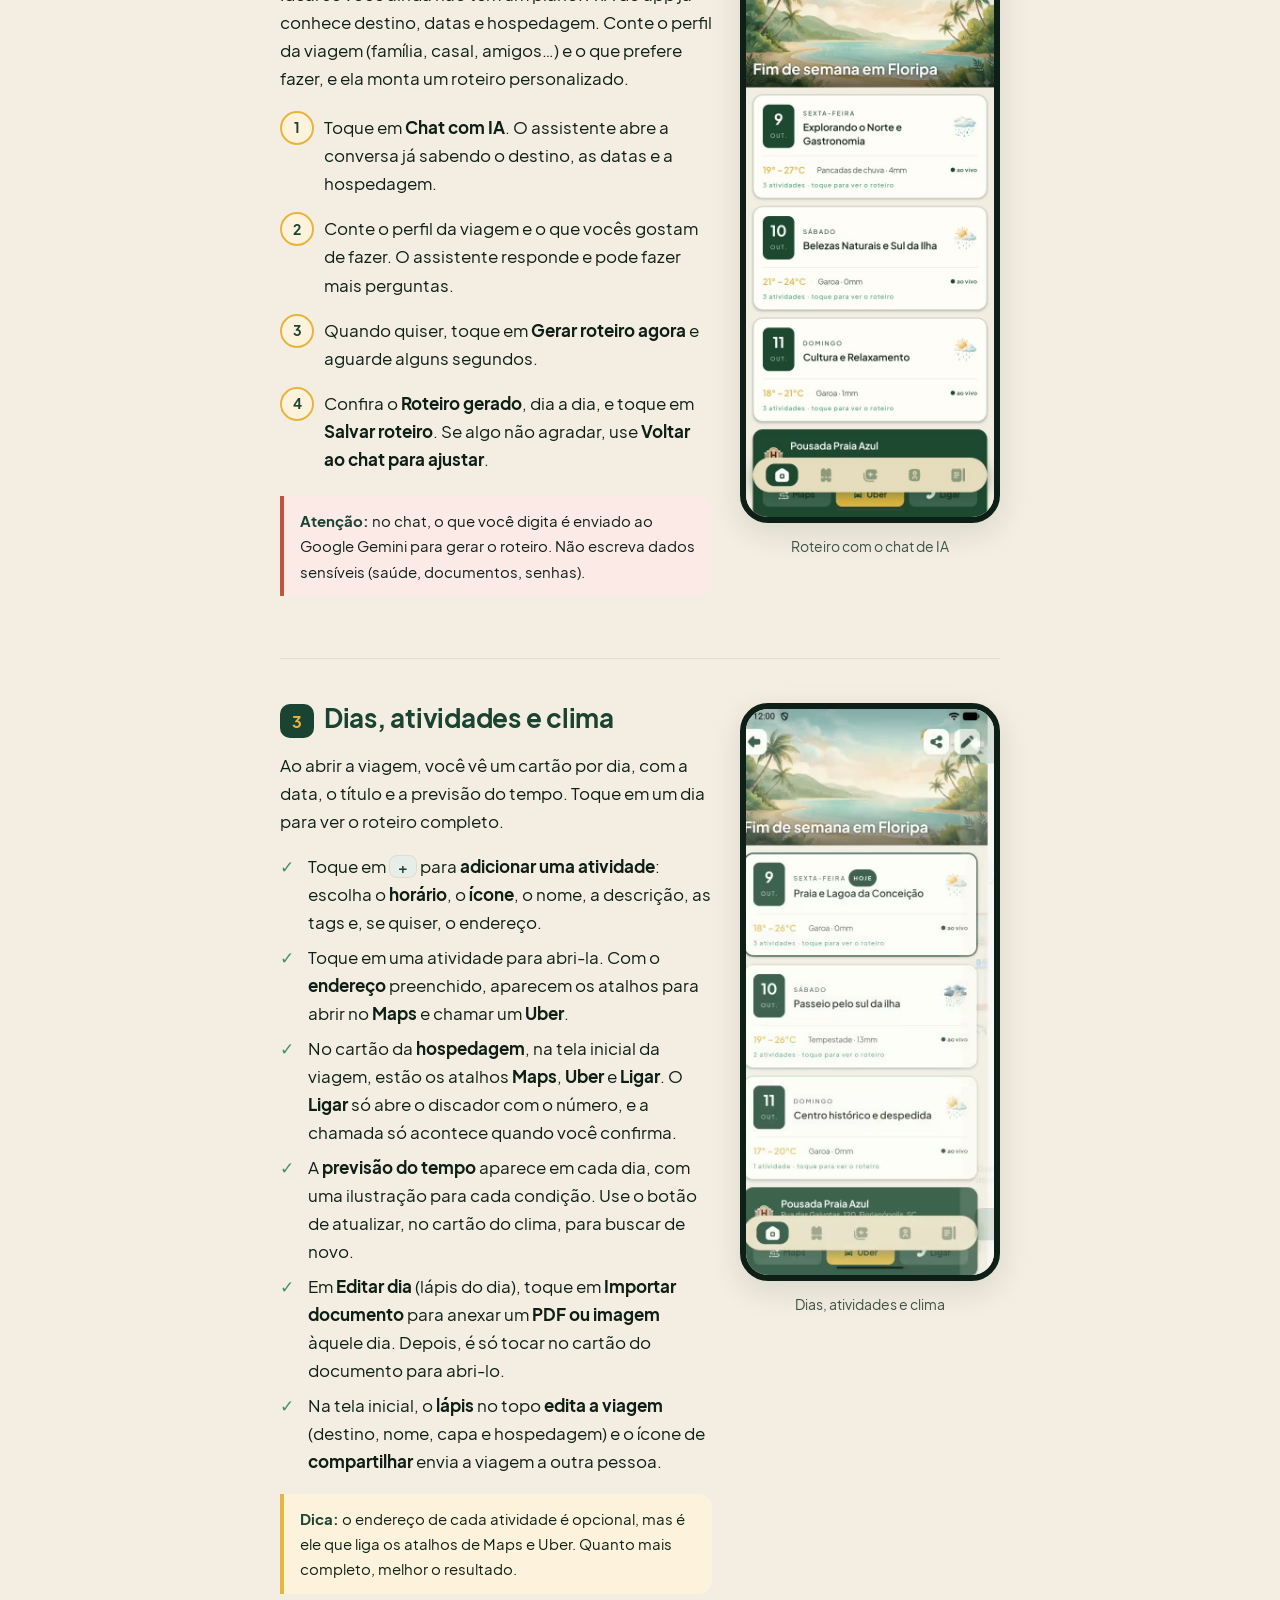
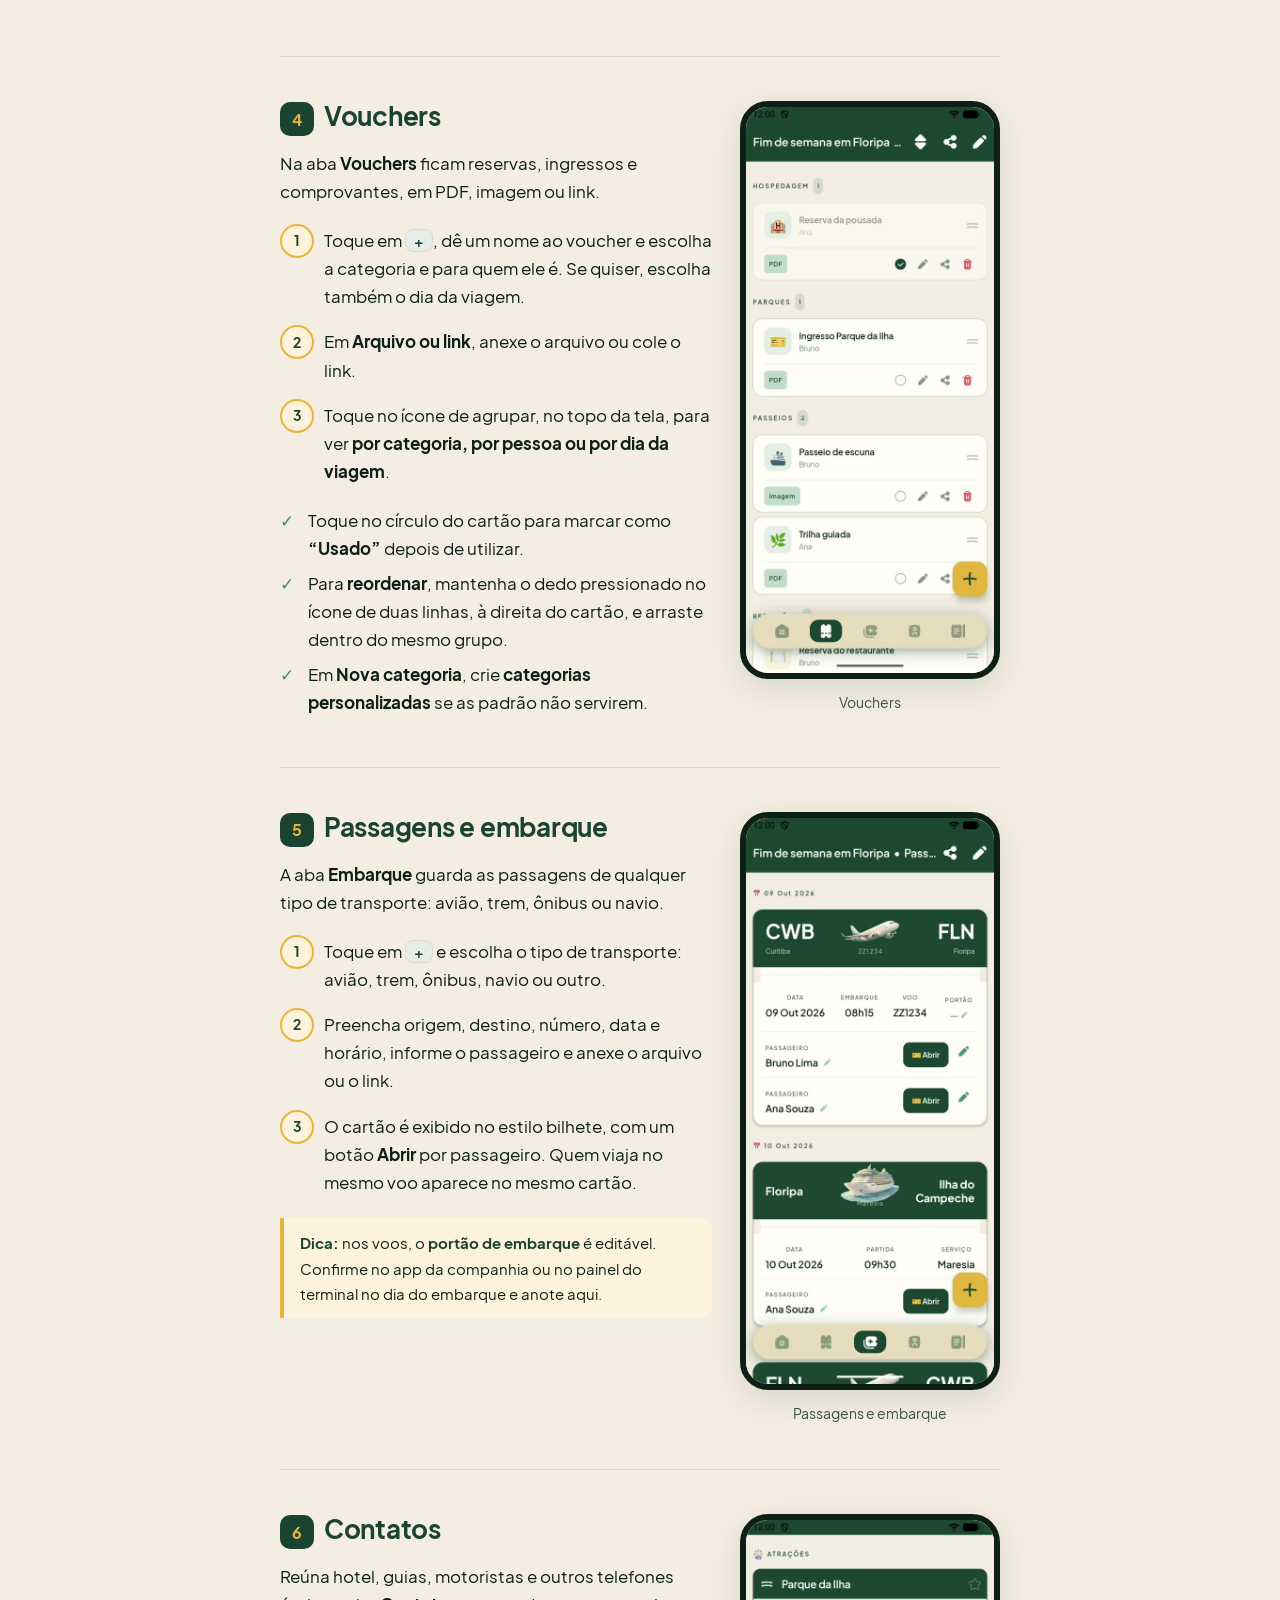
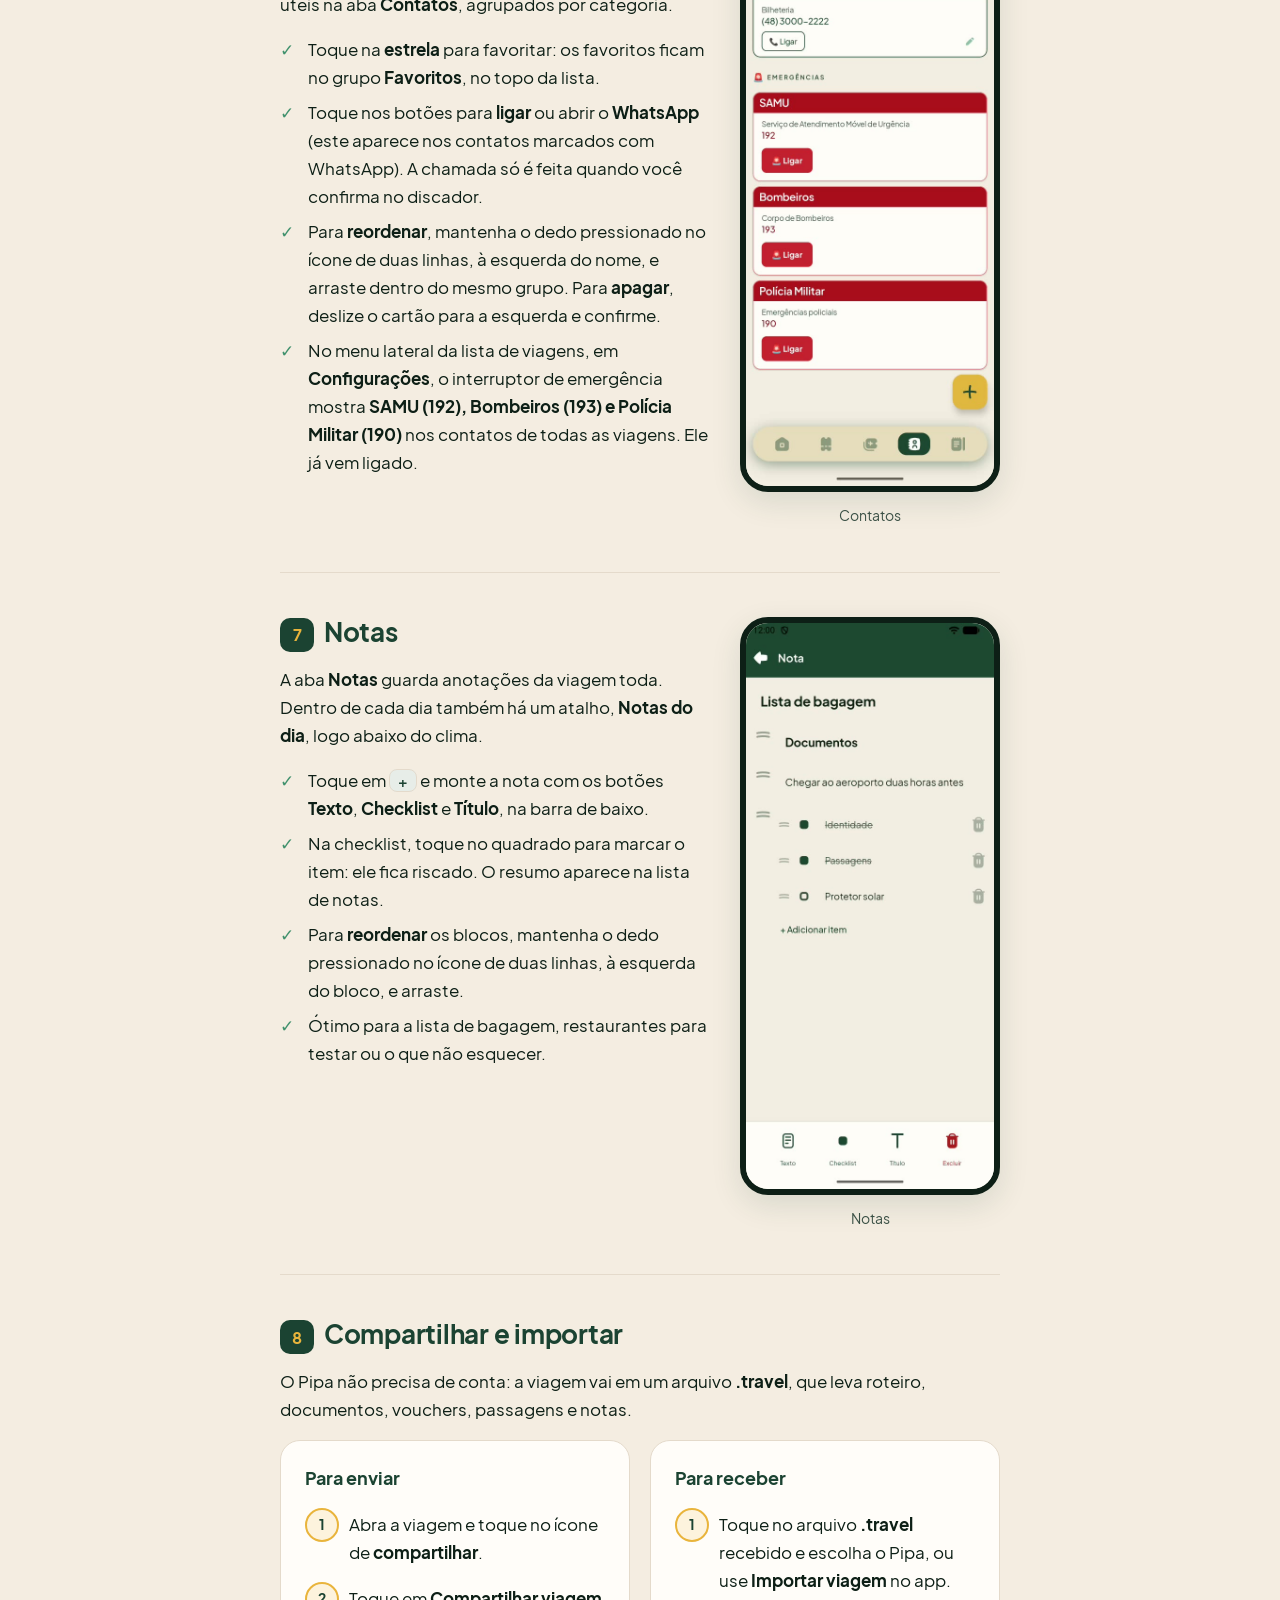
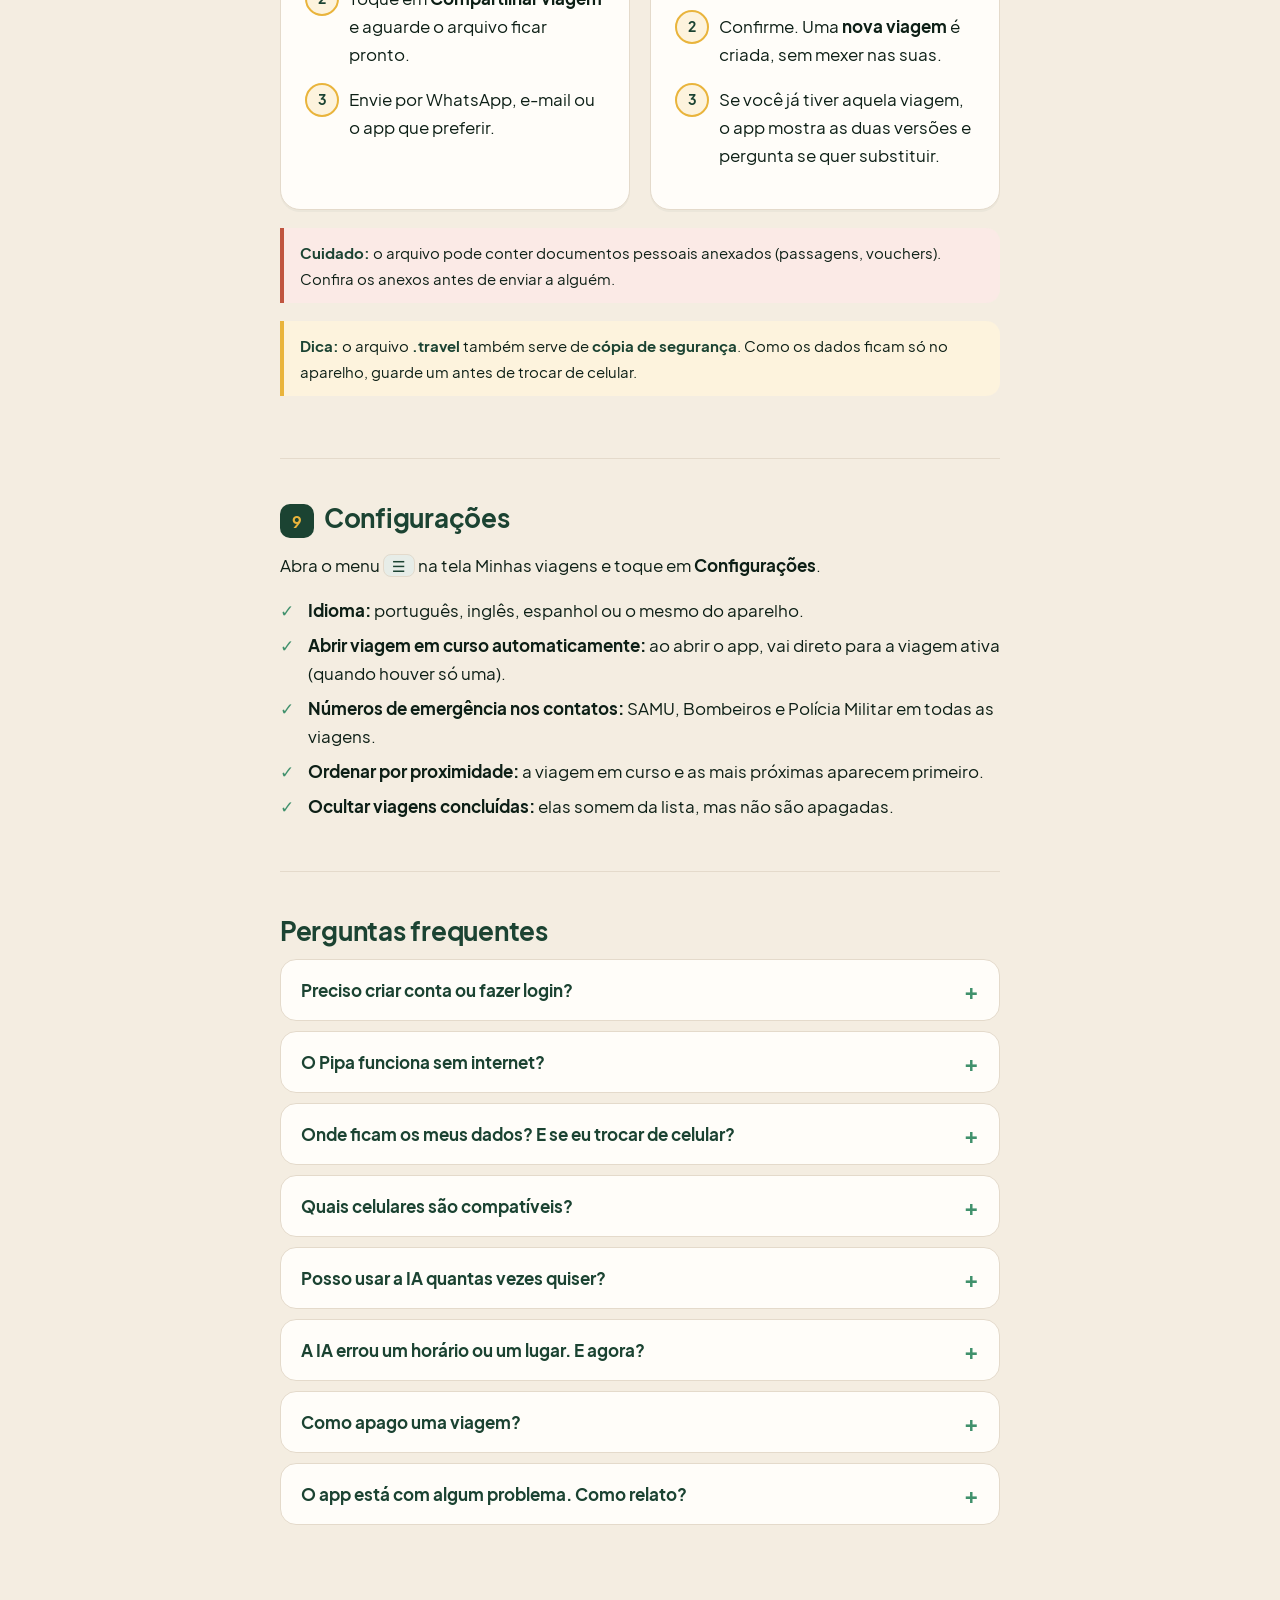
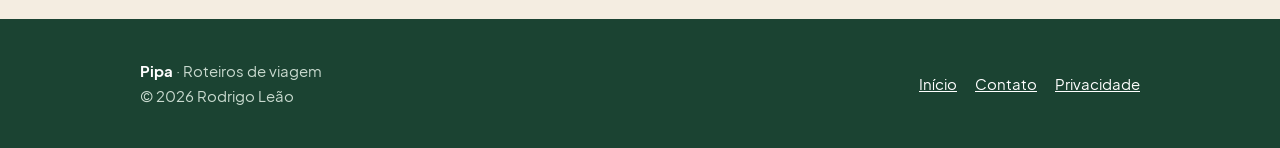
==== commit beb60f2f: "feat(site): vídeo de Notas com indicador de toque e seção 7 no layout com figura Mostra criar uma no" ====
--- a/docs/como-usar/index.html
+++ b/docs/como-usar/index.html
@@ -196,13 +196,19 @@
 
     <!-- 7 -->
     <article class="guide" id="notas">
-      <h2><span class="num">7</span>Notas</h2>
-      <p>A aba <b>Notas</b> guarda anotações da viagem toda. Dentro de cada dia também há um atalho para as <b>notas do dia</b>.</p>
-      <ul class="check">
-        <li>Monte a nota com blocos de <b>texto</b>, <b>checklist</b> e <b>título de seção</b>.</li>
-        <li>Reordene os blocos arrastando.</li>
-        <li>Ótimo para a lista de bagagem, restaurantes para testar ou o que não esquecer.</li>
-      </ul>
+      <div class="split has-shot">
+        <div>
+          <h2><span class="num">7</span>Notas</h2>
+          <p>A aba <b>Notas</b> guarda anotações da viagem toda. Dentro de cada dia também há um atalho, <b>Notas do dia</b>, logo abaixo do clima.</p>
+          <ul class="check">
+            <li>Toque em <span class="k">+</span> e monte a nota com os botões <b>Texto</b>, <b>Checklist</b> e <b>Título</b>, na barra de baixo.</li>
+            <li>Na checklist, toque no quadrado para marcar o item: ele fica riscado. O resumo aparece na lista de notas.</li>
+            <li>Para <b>reordenar</b> os blocos, mantenha o dedo pressionado no ícone de duas linhas, à esquerda do bloco, e arraste.</li>
+            <li>Ótimo para a lista de bagagem, restaurantes para testar ou o que não esquecer.</li>
+          </ul>
+        </div>
+        <figure class="shot"><video muted loop playsinline preload="none" poster="../assets/video/v8_notas.jpg" width="540" height="1200" aria-label="Animação mostrando a criação de uma nota com título de seção, texto e checklist, a marcação de itens, a reordenação dos blocos e as notas de um dia"><source src="../assets/video/v8_notas.mp4" type="video/mp4"></video><figcaption>Notas</figcaption></figure>
+      </div>
     </article>
 
     <!-- 8 -->
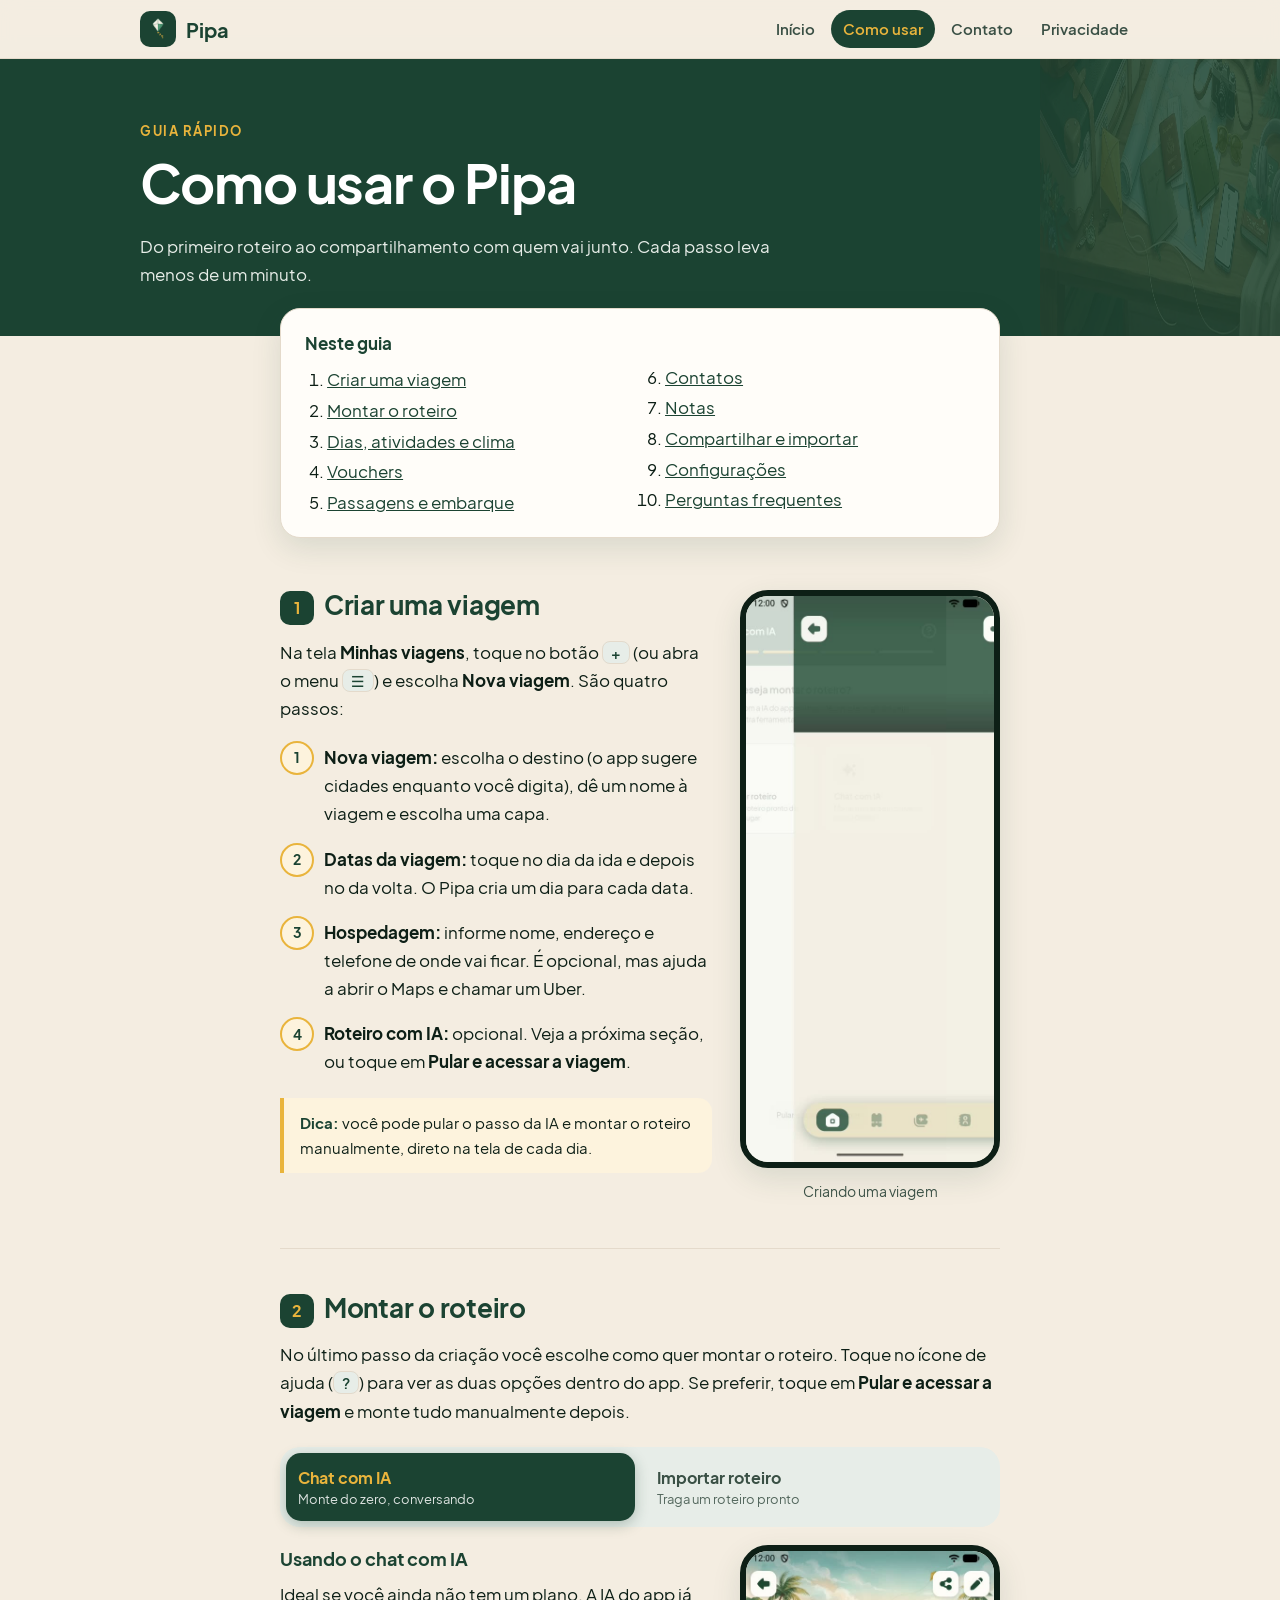
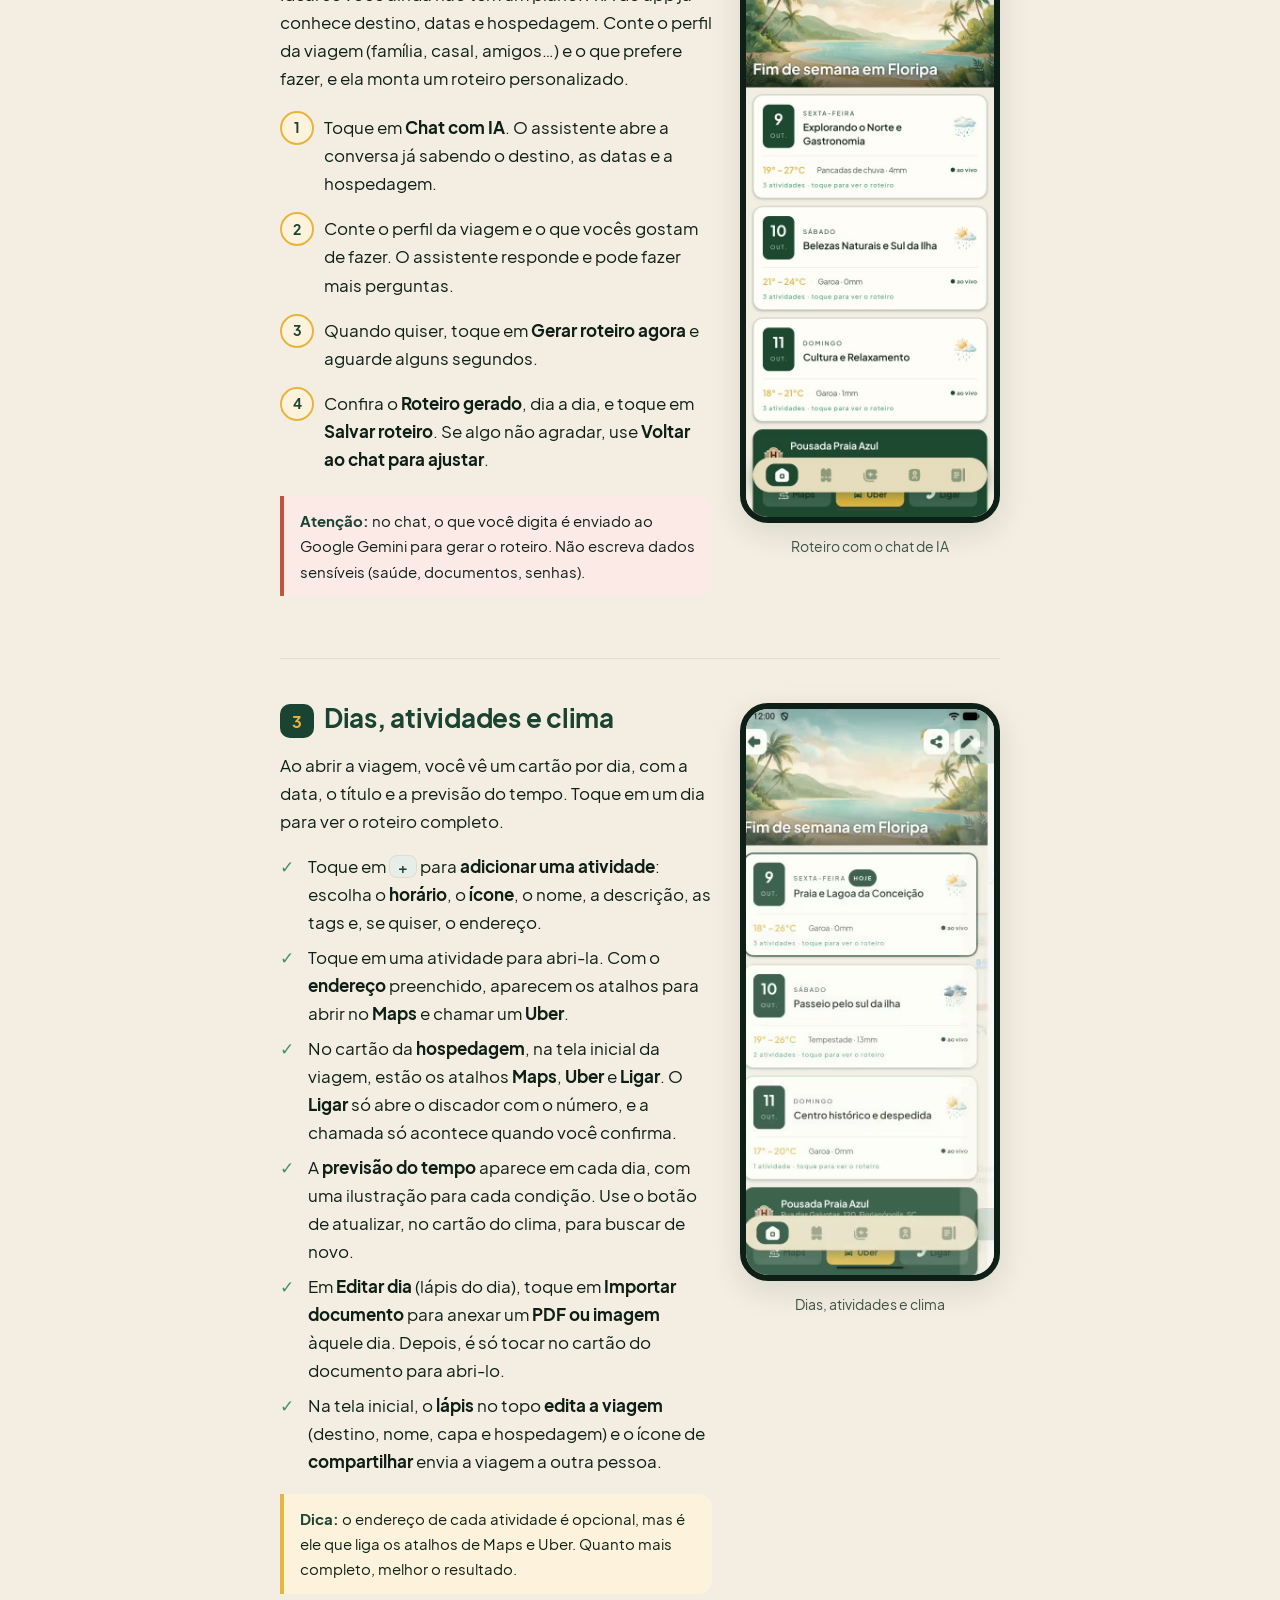
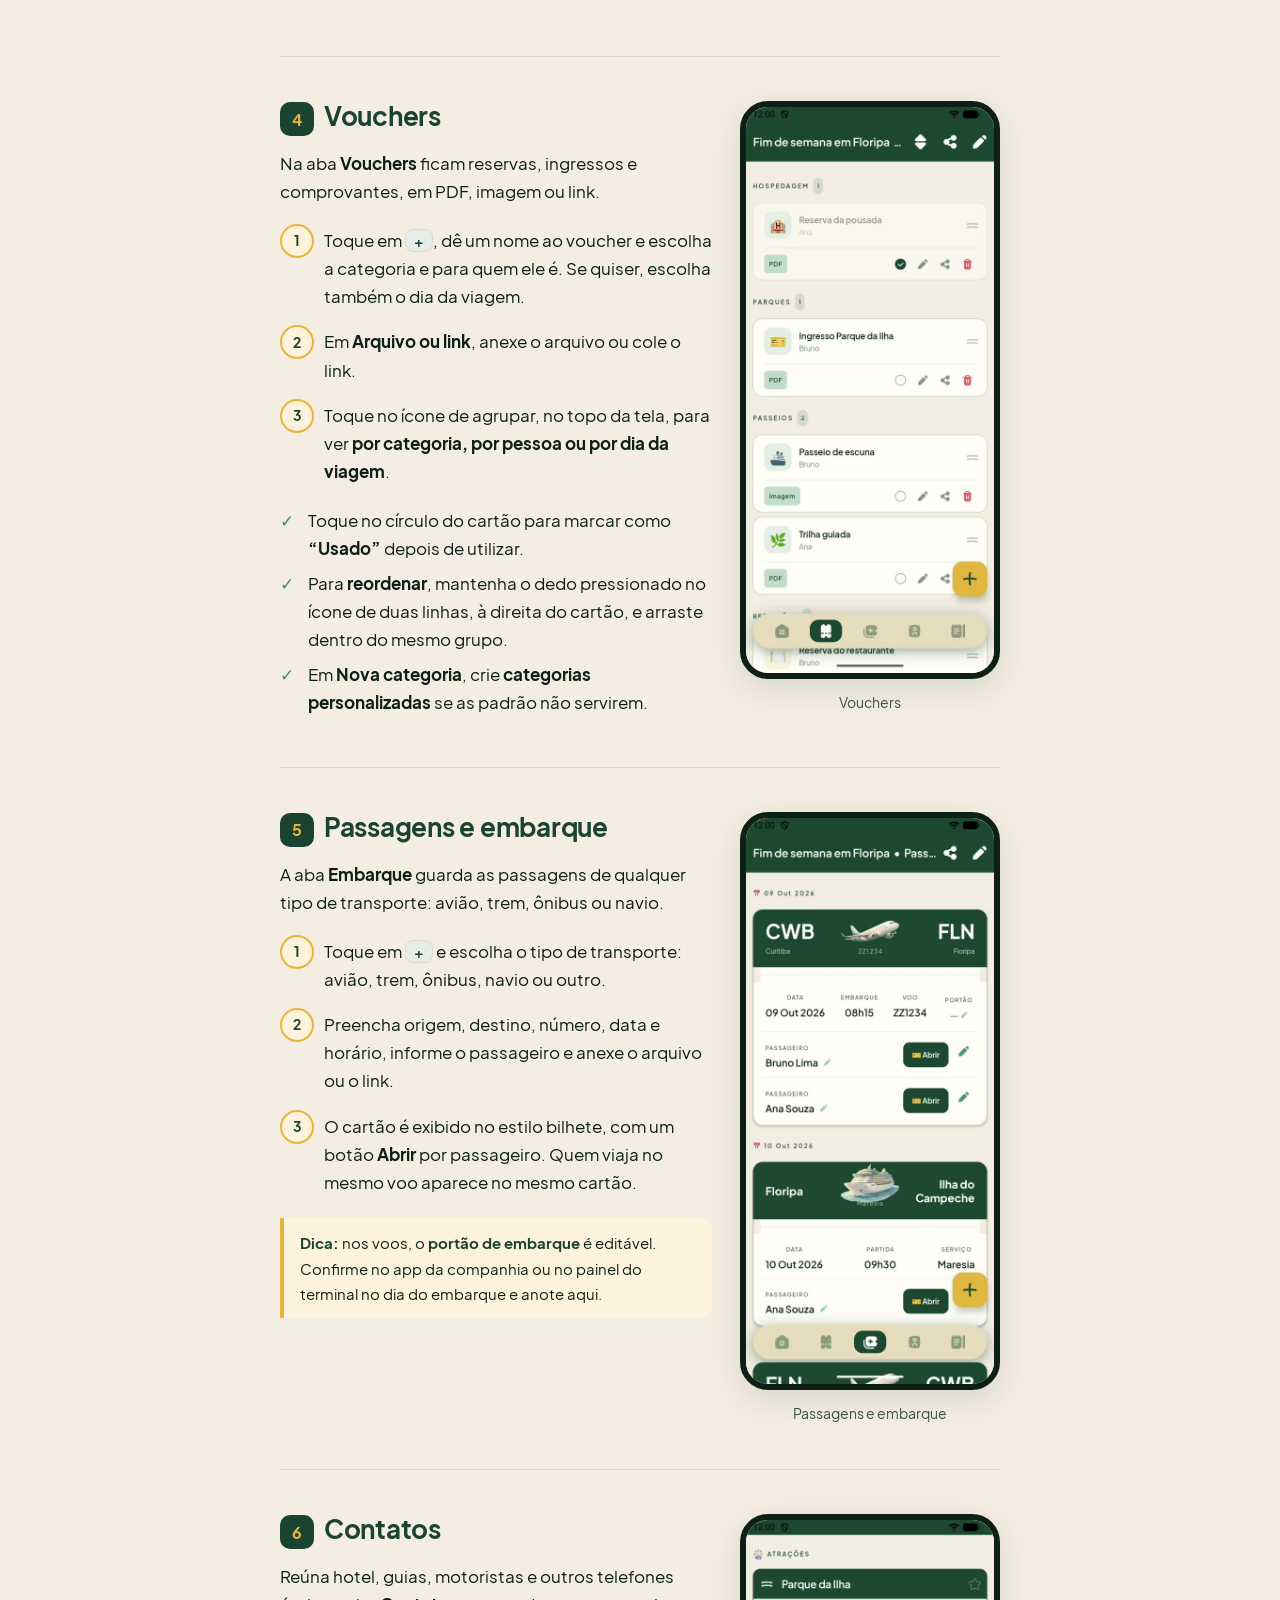
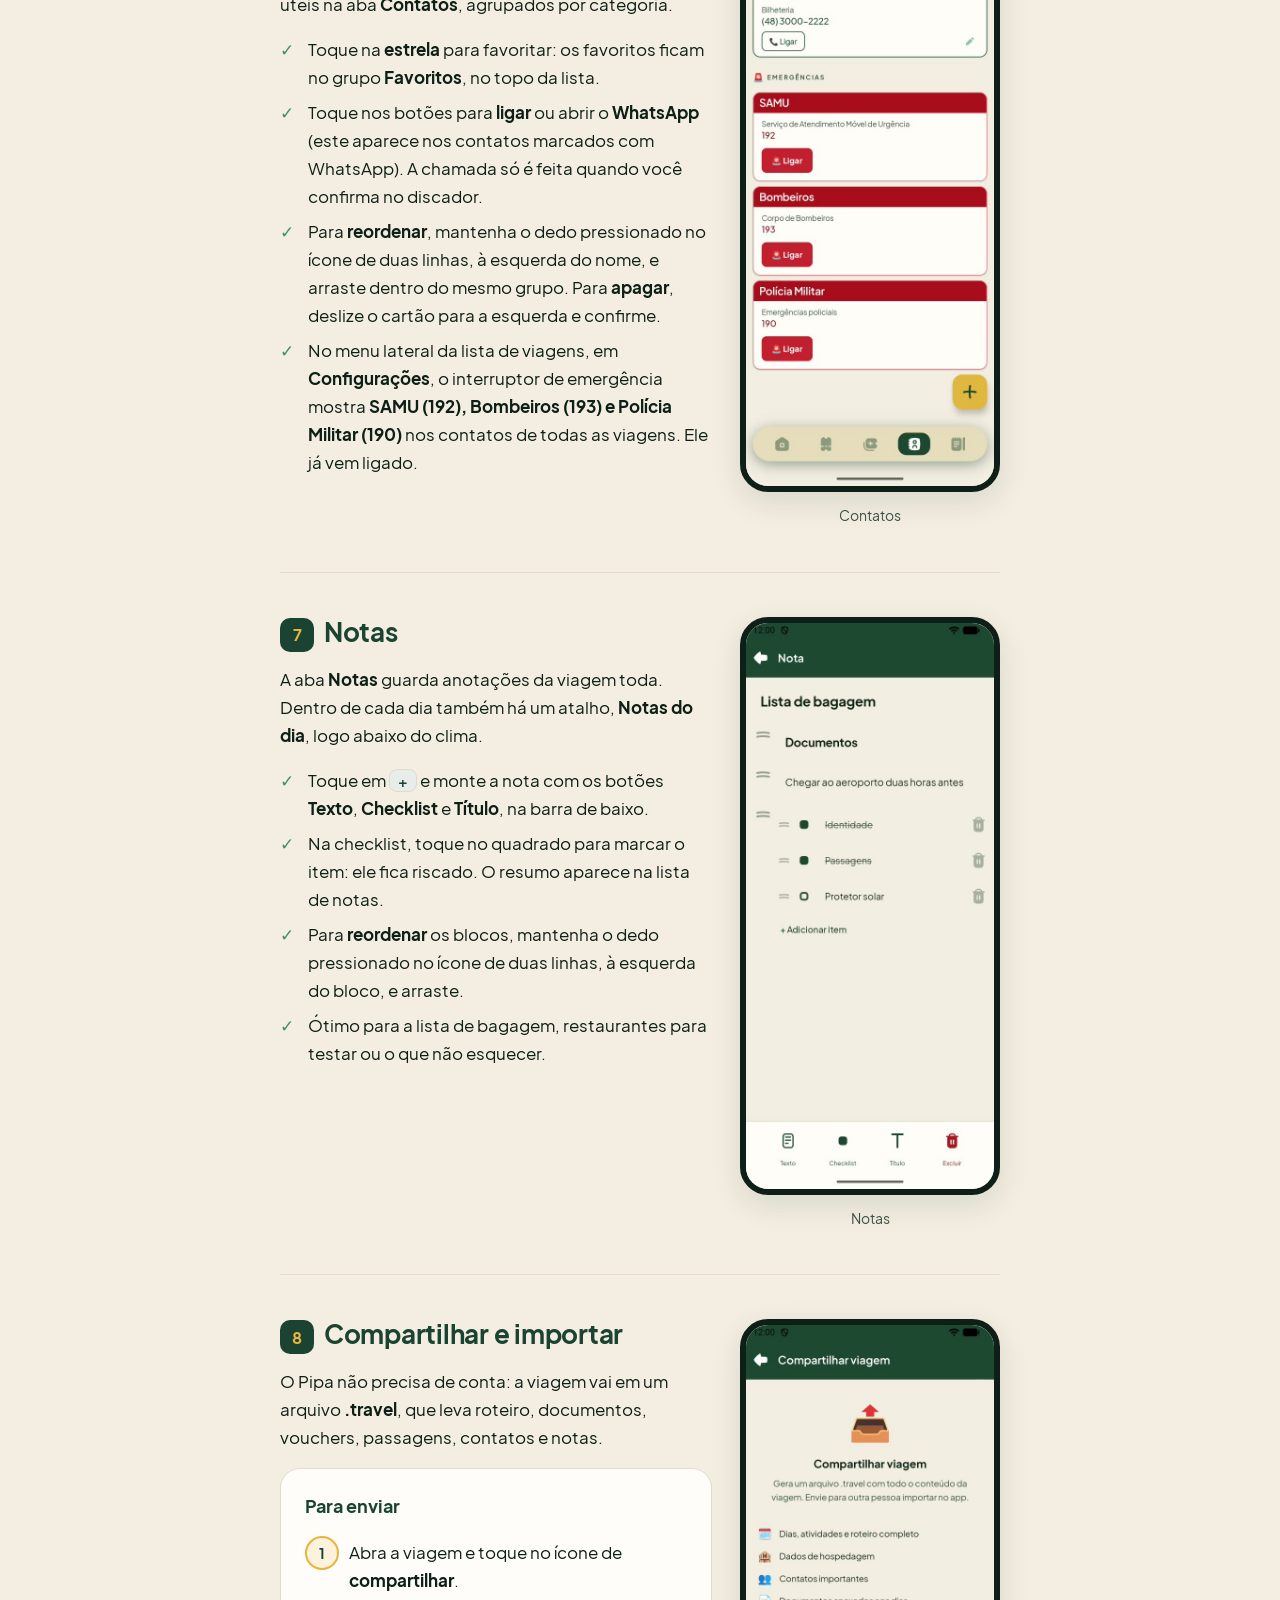
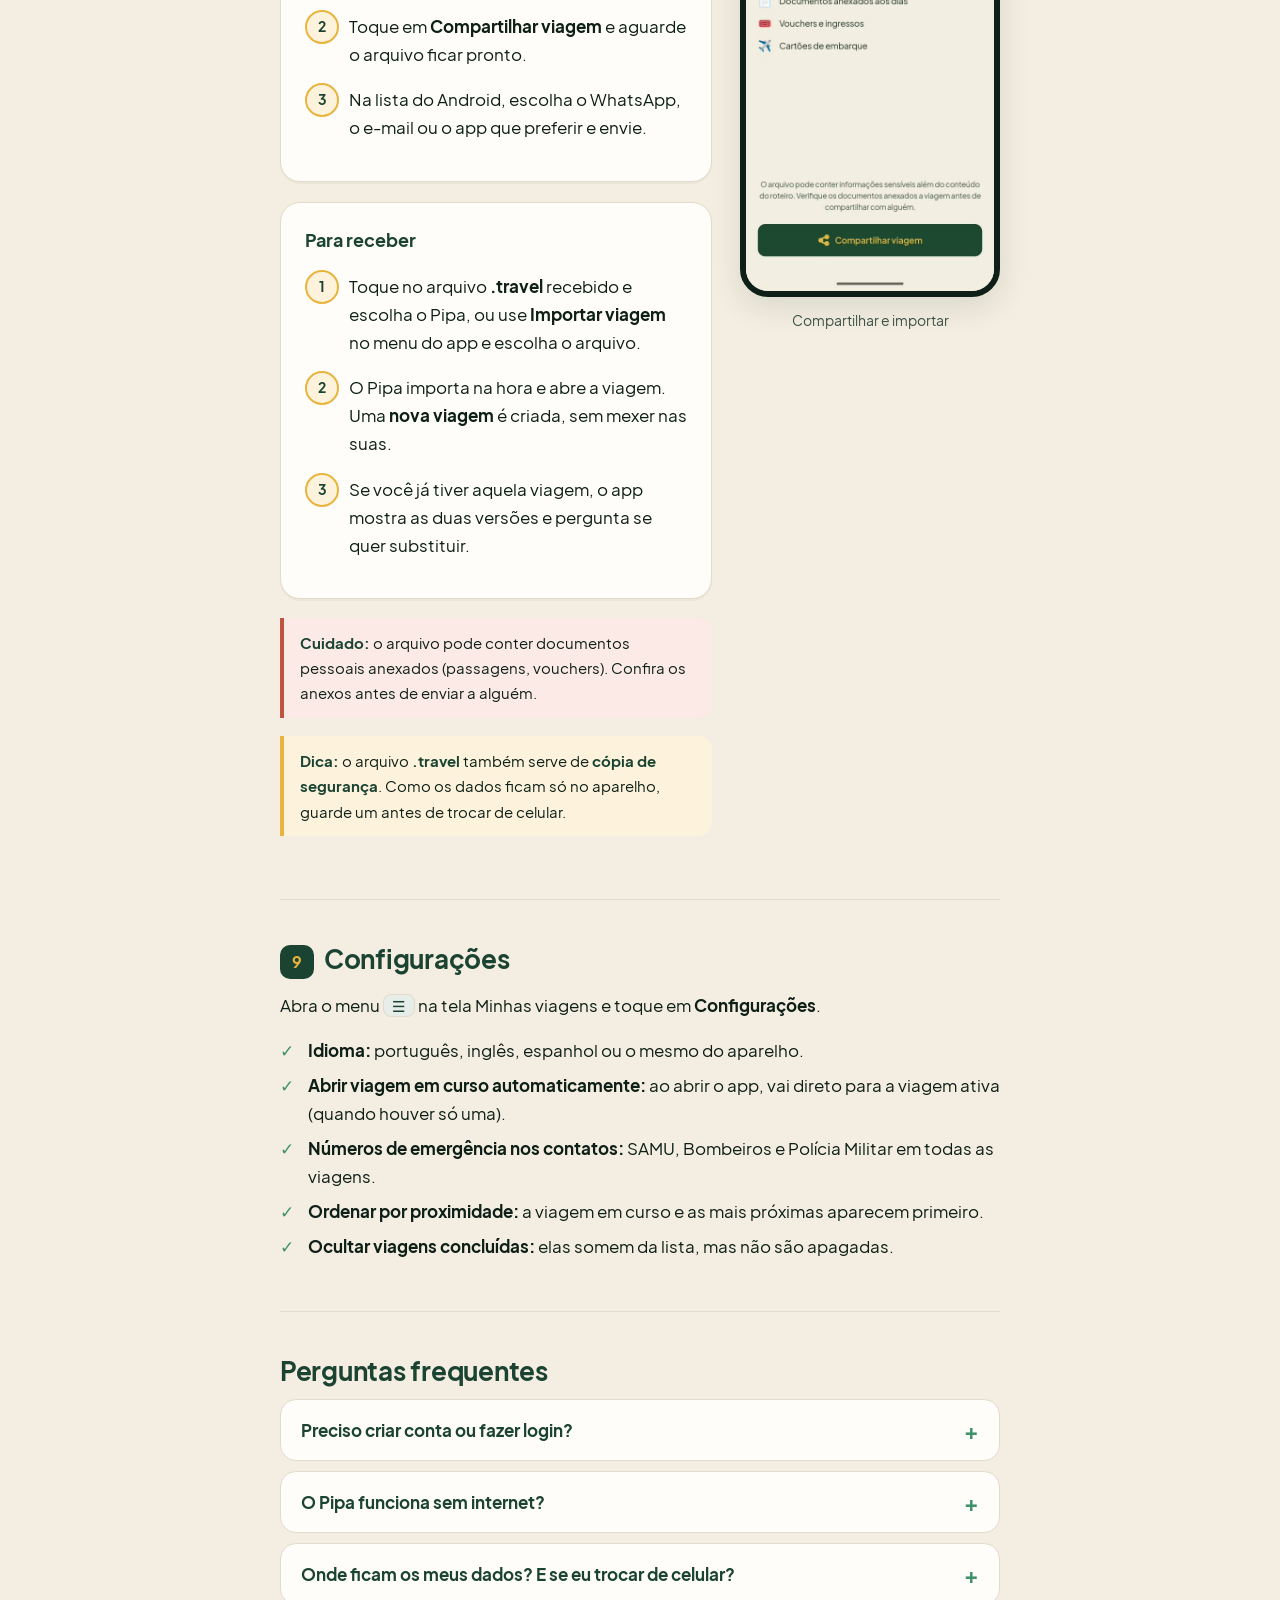
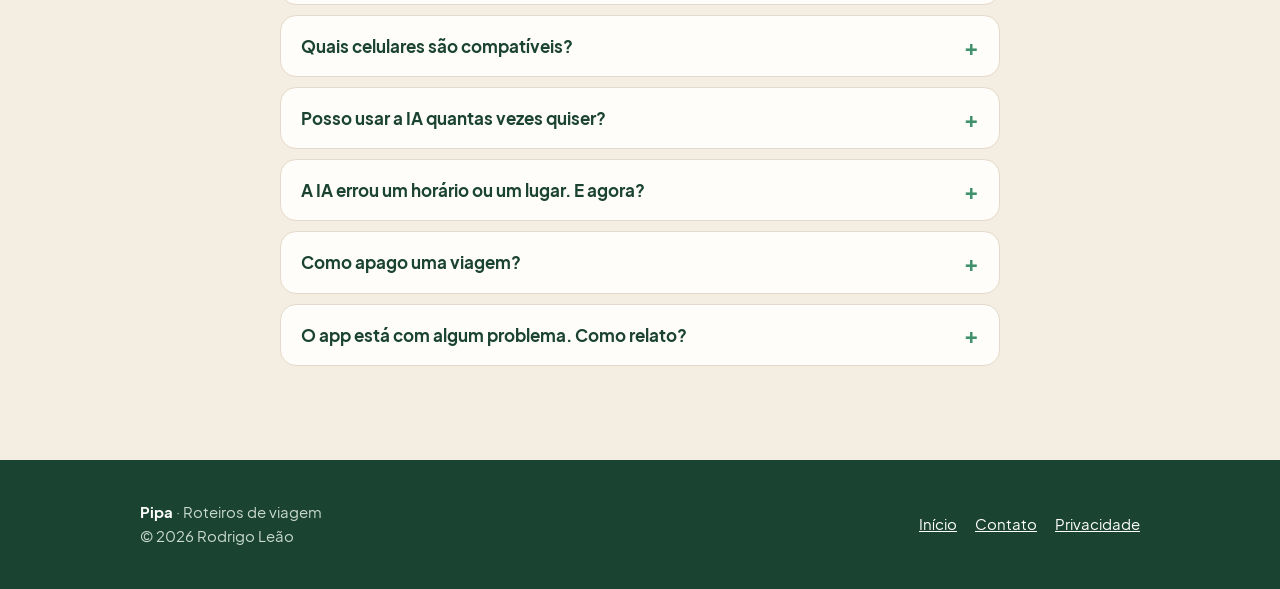
==== commit 30b23451: "feat(site): vídeo de Compartilhar e importar (WhatsApp) e texto da seção 8 corrigido Mostra enviar o" ====
--- a/docs/como-usar/index.html
+++ b/docs/como-usar/index.html
@@ -213,28 +213,33 @@
 
     <!-- 8 -->
     <article class="guide" id="compartilhar">
-      <h2><span class="num">8</span>Compartilhar e importar</h2>
-      <p>O Pipa não precisa de conta: a viagem vai em um arquivo <b>.travel</b>, que leva roteiro, documentos, vouchers, passagens e notas.</p>
-      <div class="grid" style="margin-top:16px">
-        <div class="card">
-          <h3>Para enviar</h3>
-          <ol class="steps" style="margin-bottom:0">
-            <li>Abra a viagem e toque no ícone de <b>compartilhar</b>.</li>
-            <li>Toque em <b>Compartilhar viagem</b> e aguarde o arquivo ficar pronto.</li>
-            <li>Envie por WhatsApp, e-mail ou o app que preferir.</li>
-          </ol>
-        </div>
-        <div class="card">
-          <h3>Para receber</h3>
-          <ol class="steps" style="margin-bottom:0">
-            <li>Toque no arquivo <b>.travel</b> recebido e escolha o Pipa, ou use <b>Importar viagem</b> no app.</li>
-            <li>Confirme. Uma <b>nova viagem</b> é criada, sem mexer nas suas.</li>
-            <li>Se você já tiver aquela viagem, o app mostra as duas versões e pergunta se quer substituir.</li>
-          </ol>
-        </div>
-      </div>
-      <div class="tip warn"><b>Cuidado:</b> o arquivo pode conter documentos pessoais anexados (passagens, vouchers). Confira os anexos antes de enviar a alguém.</div>
-      <div class="tip"><b>Dica:</b> o arquivo <b>.travel</b> também serve de <b>cópia de segurança</b>. Como os dados ficam só no aparelho, guarde um antes de trocar de celular.</div>
+      <div class="split has-shot">
+        <div>
+          <h2><span class="num">8</span>Compartilhar e importar</h2>
+          <p>O Pipa não precisa de conta: a viagem vai em um arquivo <b>.travel</b>, que leva roteiro, documentos, vouchers, passagens, contatos e notas.</p>
+          <div class="grid" style="margin-top:16px">
+            <div class="card">
+              <h3>Para enviar</h3>
+              <ol class="steps" style="margin-bottom:0">
+                <li>Abra a viagem e toque no ícone de <b>compartilhar</b>.</li>
+                <li>Toque em <b>Compartilhar viagem</b> e aguarde o arquivo ficar pronto.</li>
+                <li>Na lista do Android, escolha o WhatsApp, o e-mail ou o app que preferir e envie.</li>
+              </ol>
+            </div>
+            <div class="card">
+              <h3>Para receber</h3>
+              <ol class="steps" style="margin-bottom:0">
+                <li>Toque no arquivo <b>.travel</b> recebido e escolha o Pipa, ou use <b>Importar viagem</b> no menu do app e escolha o arquivo.</li>
+                <li>O Pipa importa na hora e abre a viagem. Uma <b>nova viagem</b> é criada, sem mexer nas suas.</li>
+                <li>Se você já tiver aquela viagem, o app mostra as duas versões e pergunta se quer substituir.</li>
+              </ol>
+            </div>
+          </div>
+          <div class="tip warn"><b>Cuidado:</b> o arquivo pode conter documentos pessoais anexados (passagens, vouchers). Confira os anexos antes de enviar a alguém.</div>
+          <div class="tip"><b>Dica:</b> o arquivo <b>.travel</b> também serve de <b>cópia de segurança</b>. Como os dados ficam só no aparelho, guarde um antes de trocar de celular.</div>
+        </div>
+        <figure class="shot"><video muted loop playsinline preload="none" poster="../assets/video/v9_compartilhar.jpg" width="540" height="1200" aria-label="Animação mostrando o envio de uma viagem pelo WhatsApp em um arquivo .travel e, depois, a importação desse arquivo no Pipa, com a viagem completa criada"><source src="../assets/video/v9_compartilhar.mp4" type="video/mp4"></video><figcaption>Compartilhar e importar</figcaption></figure>
+      </div>
     </article>
 
     <!-- 9 -->
